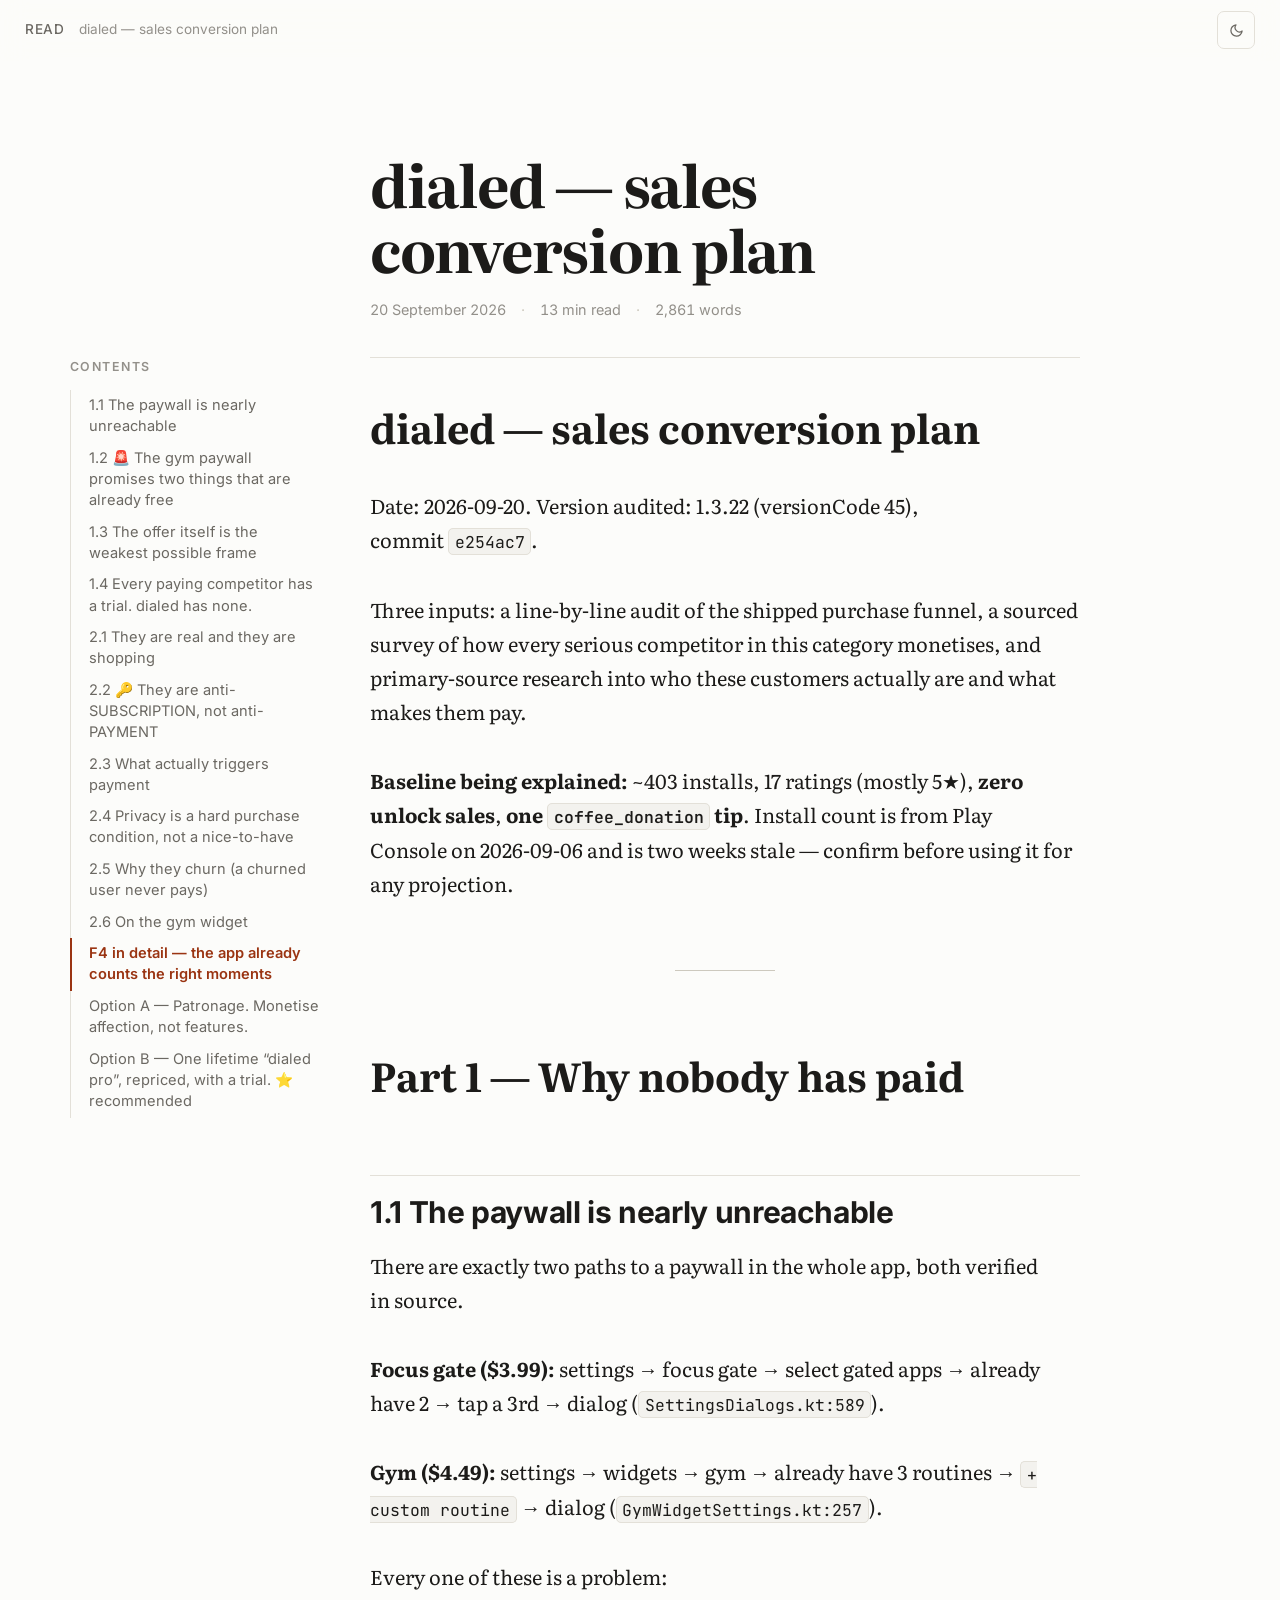
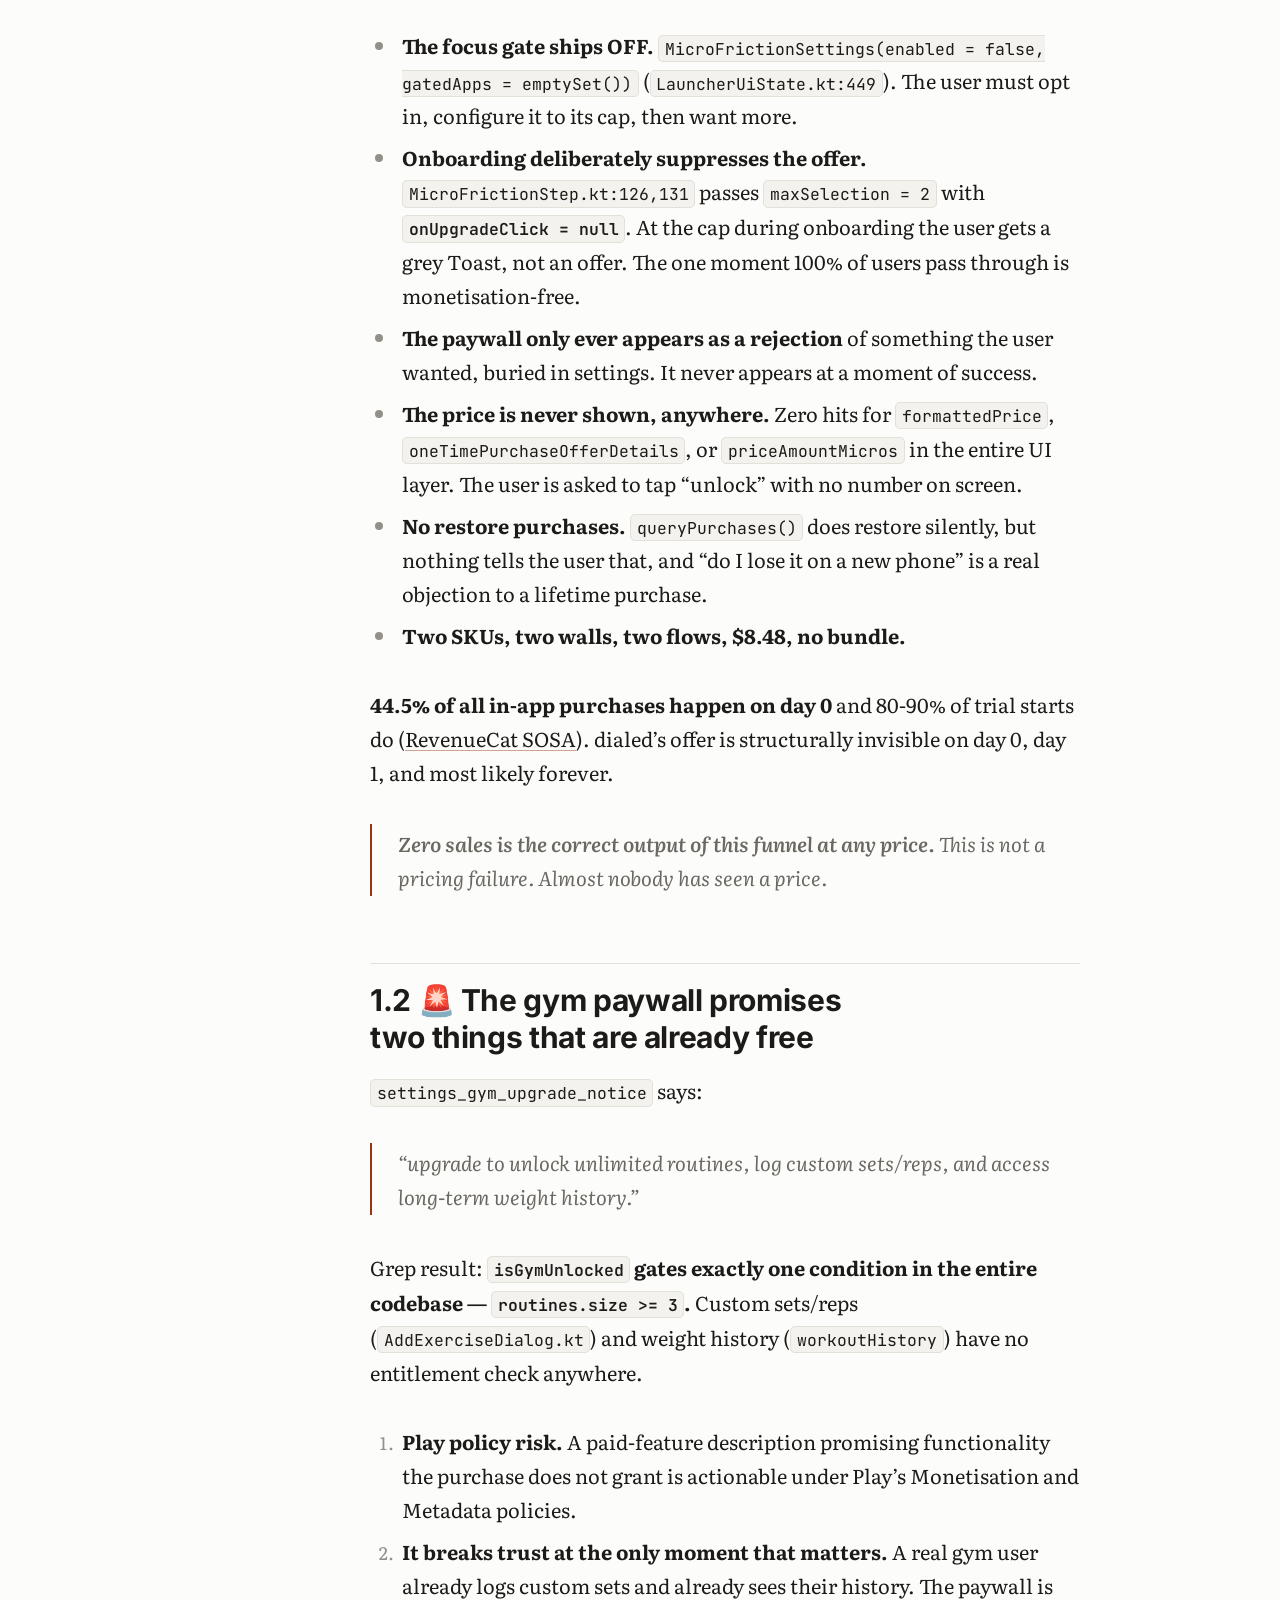
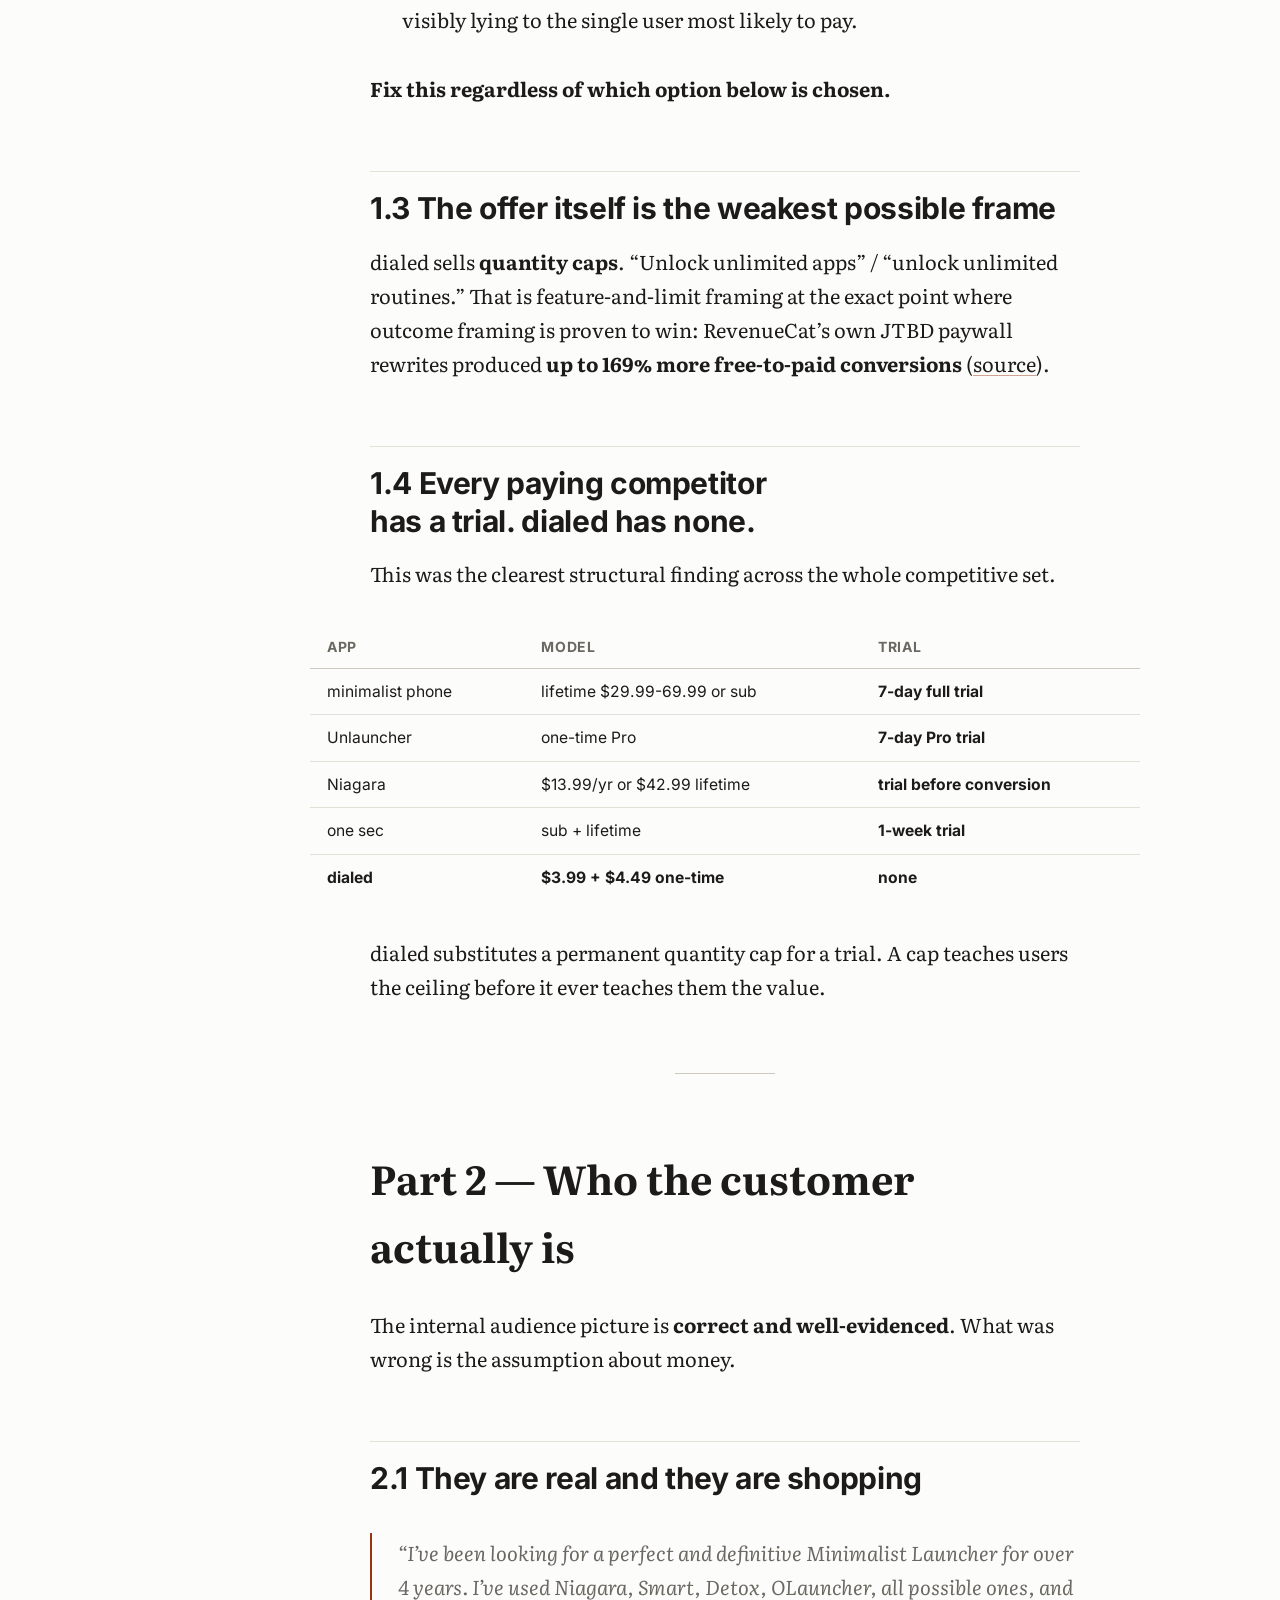
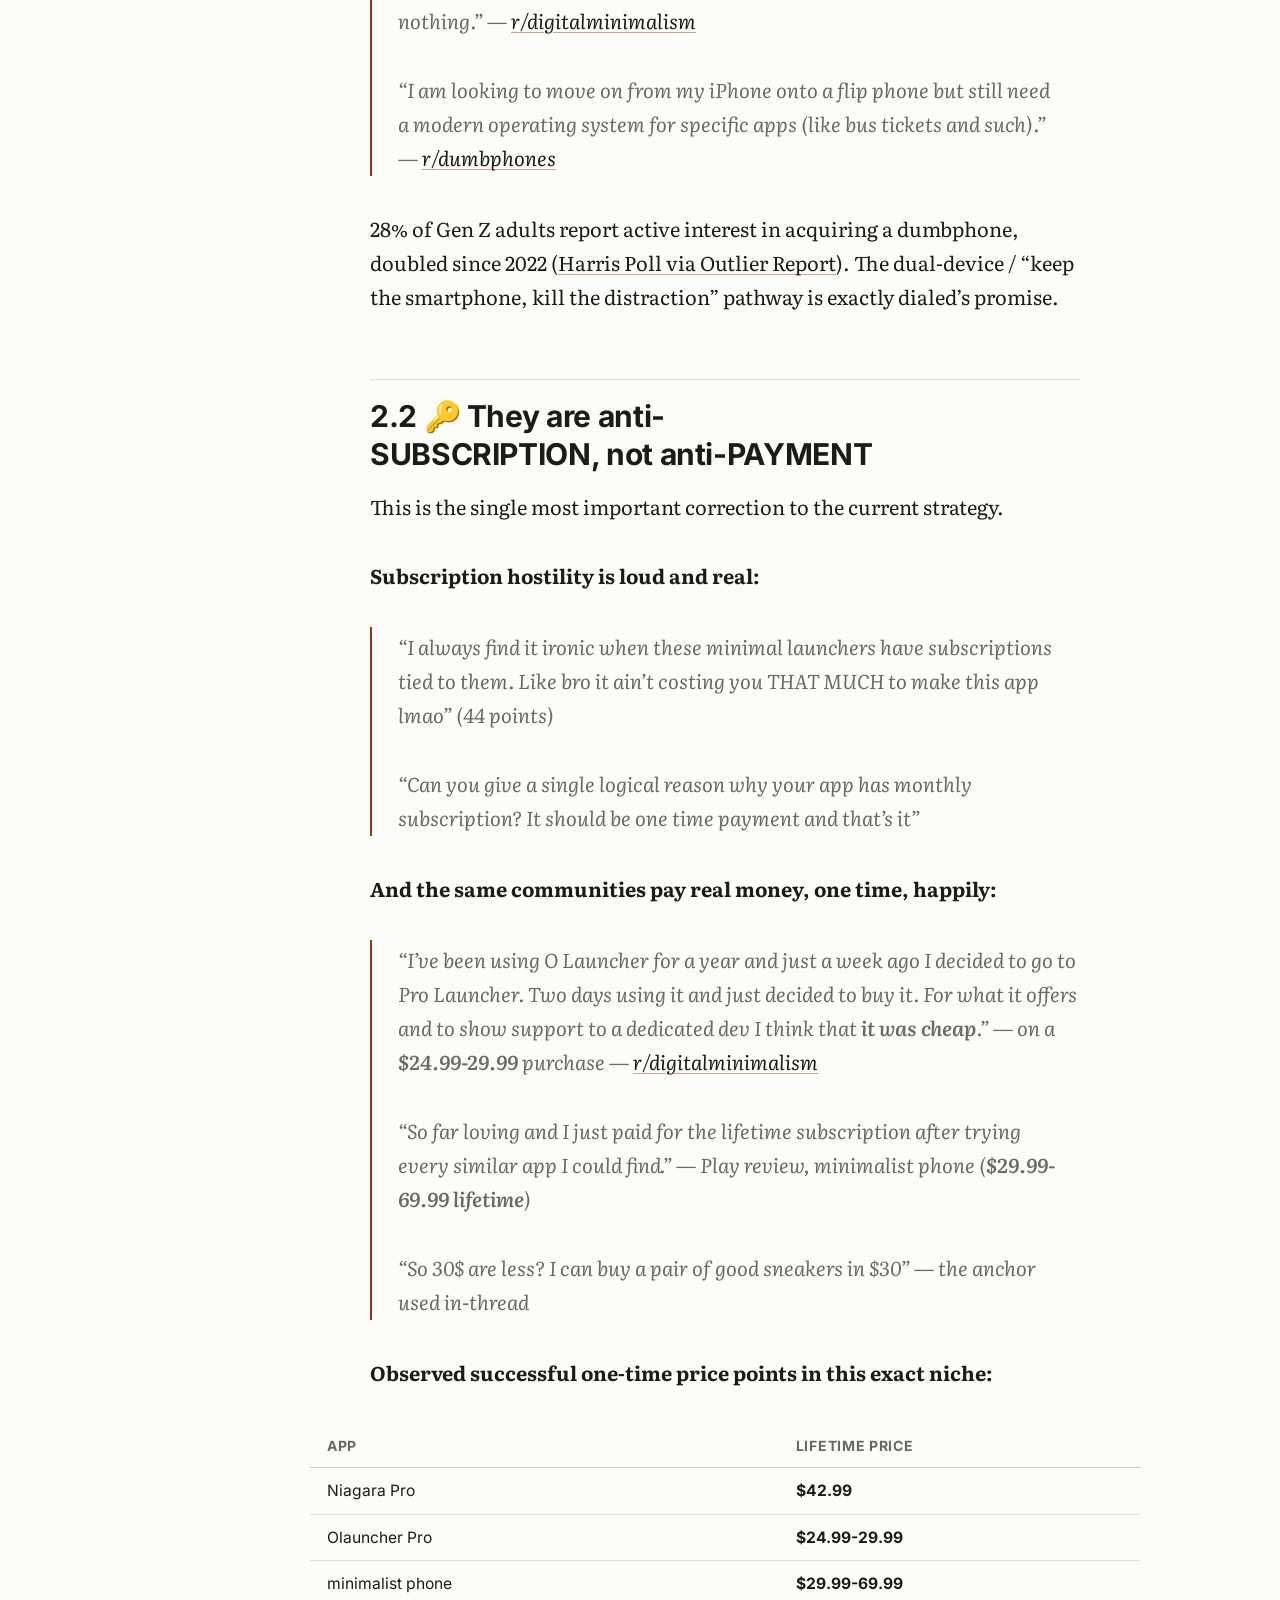
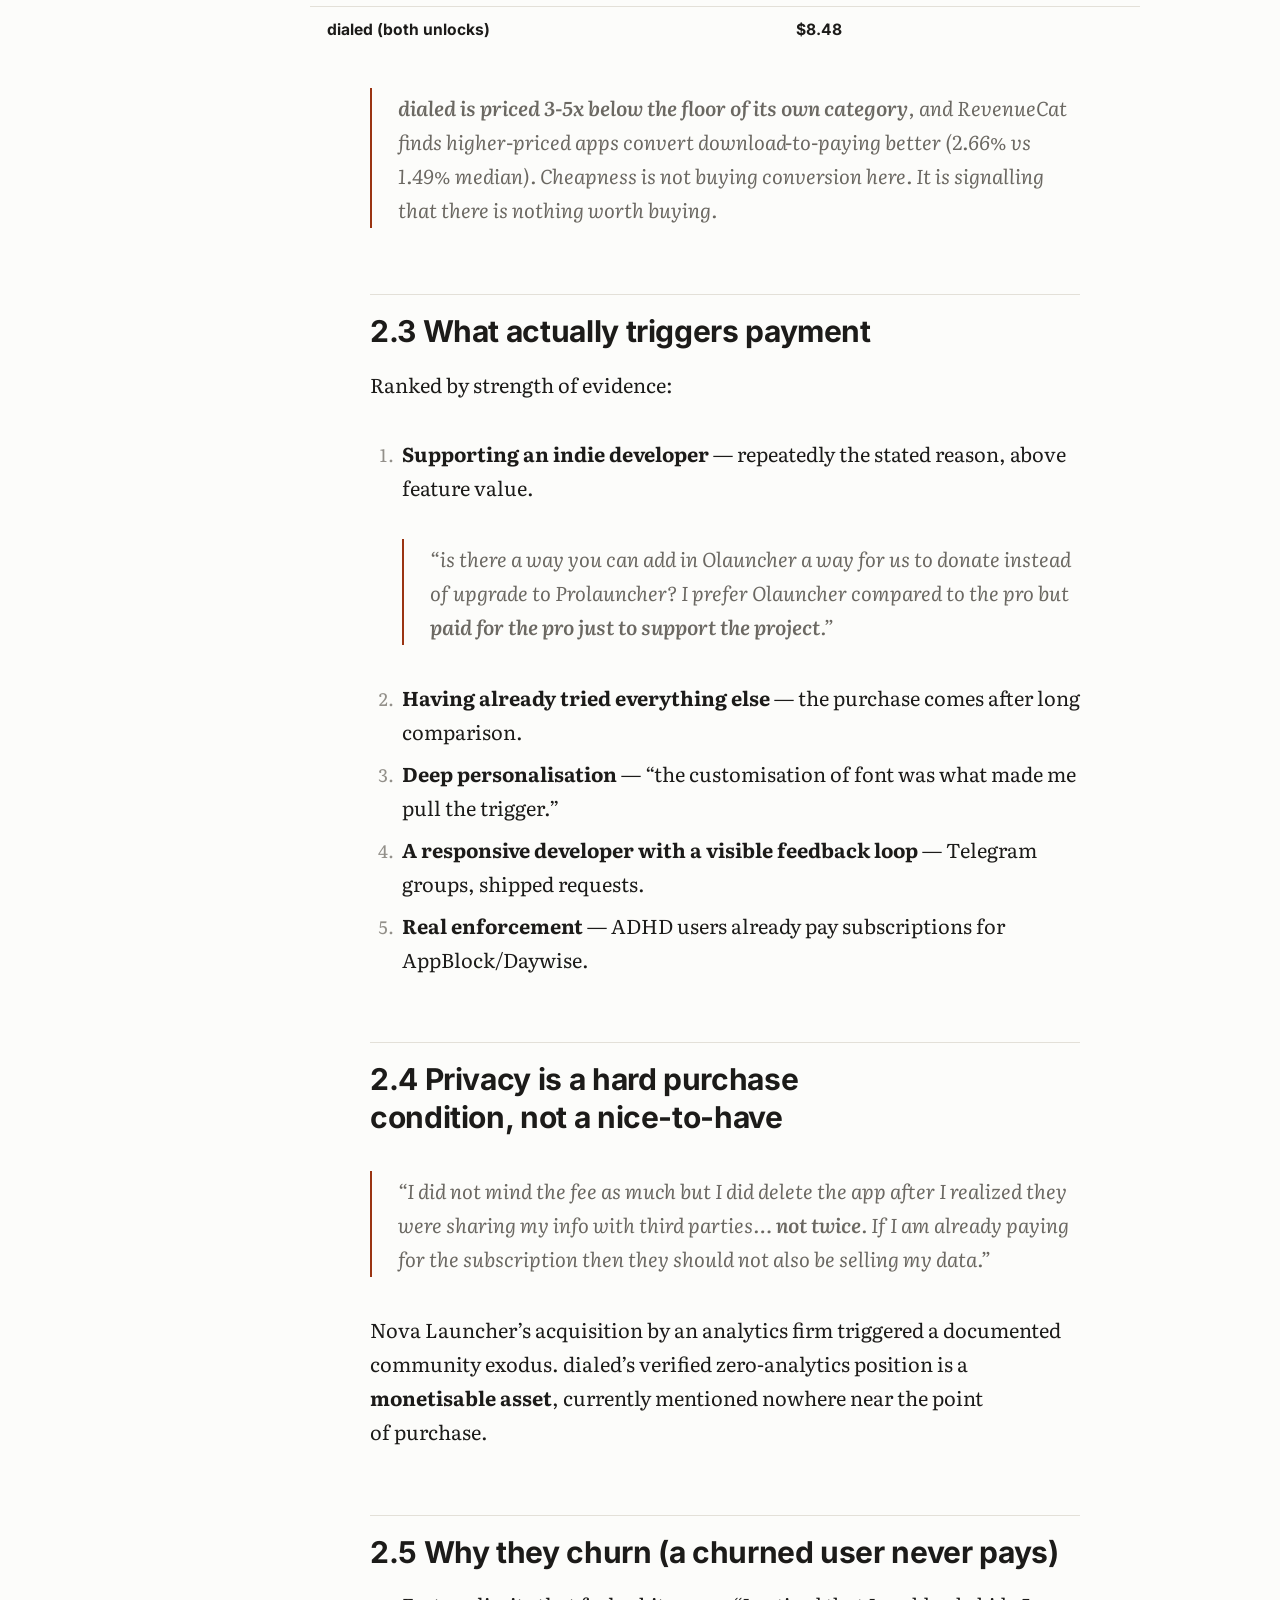
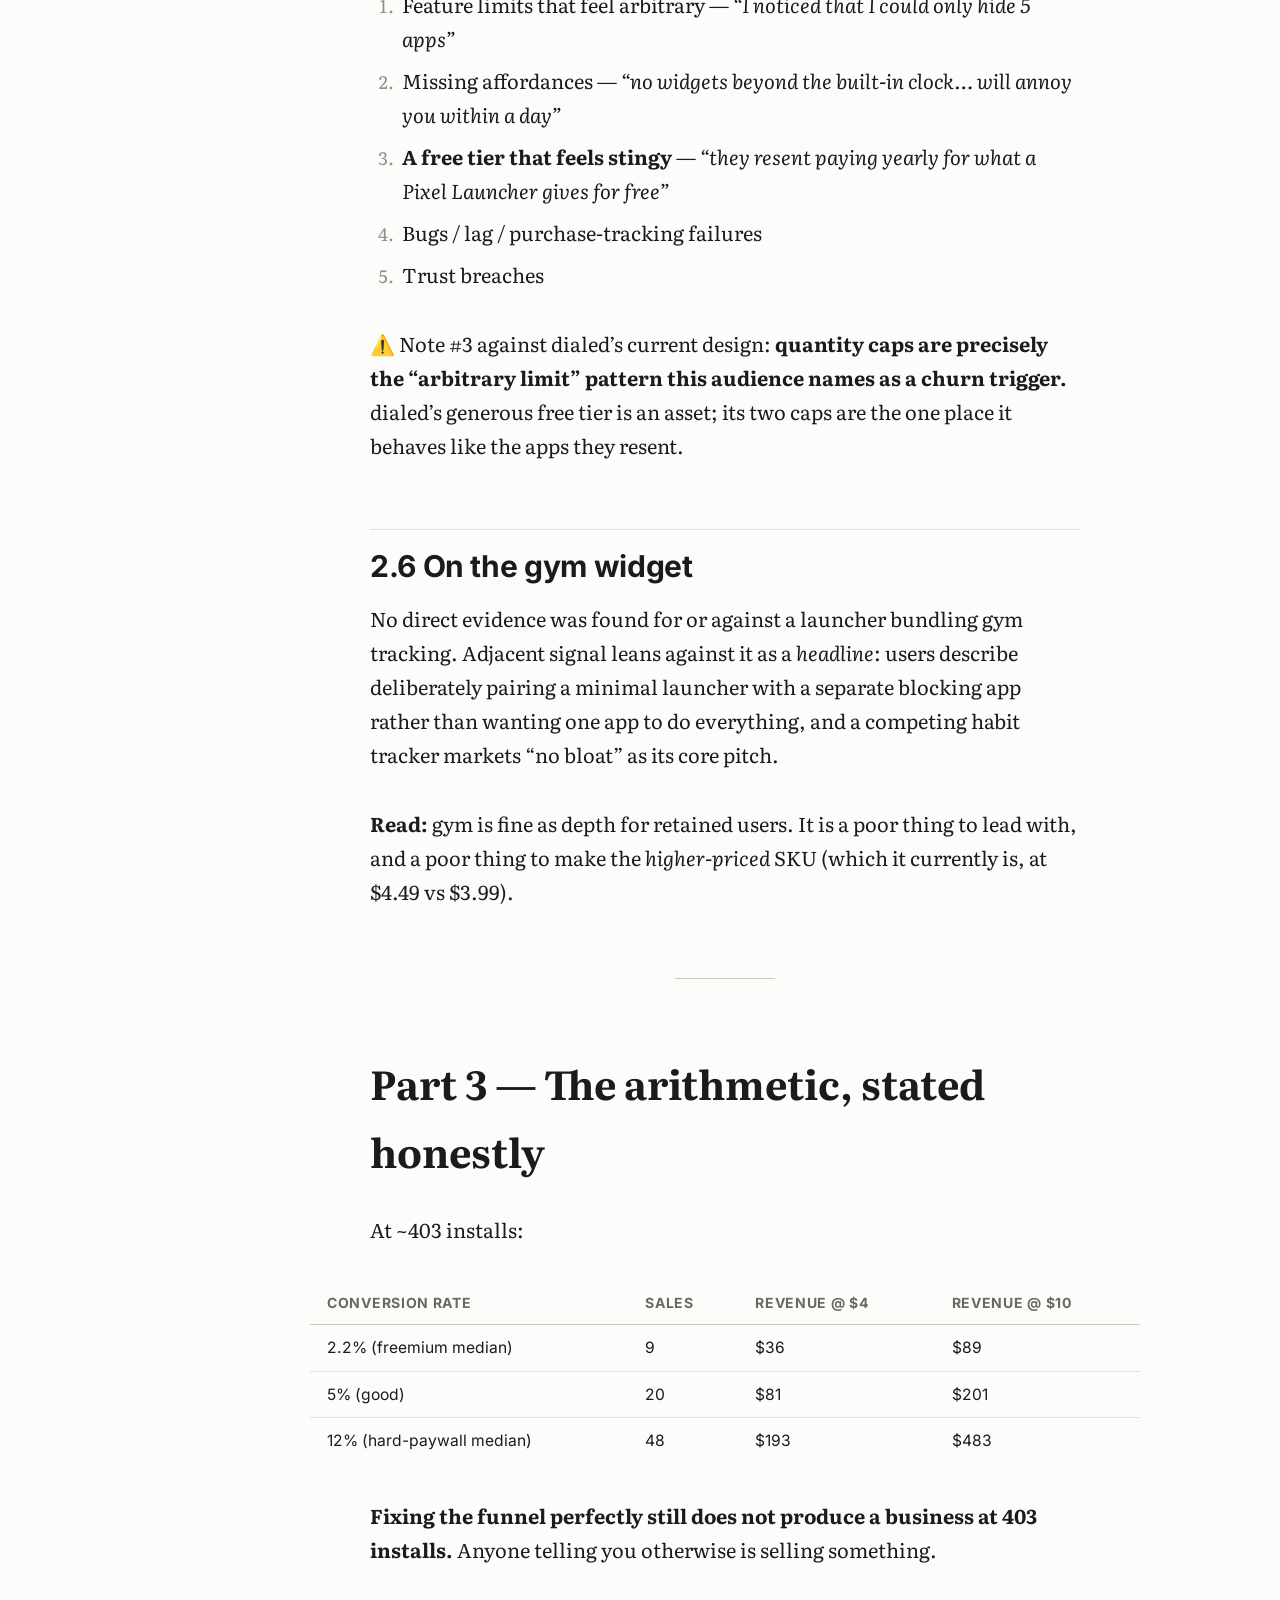
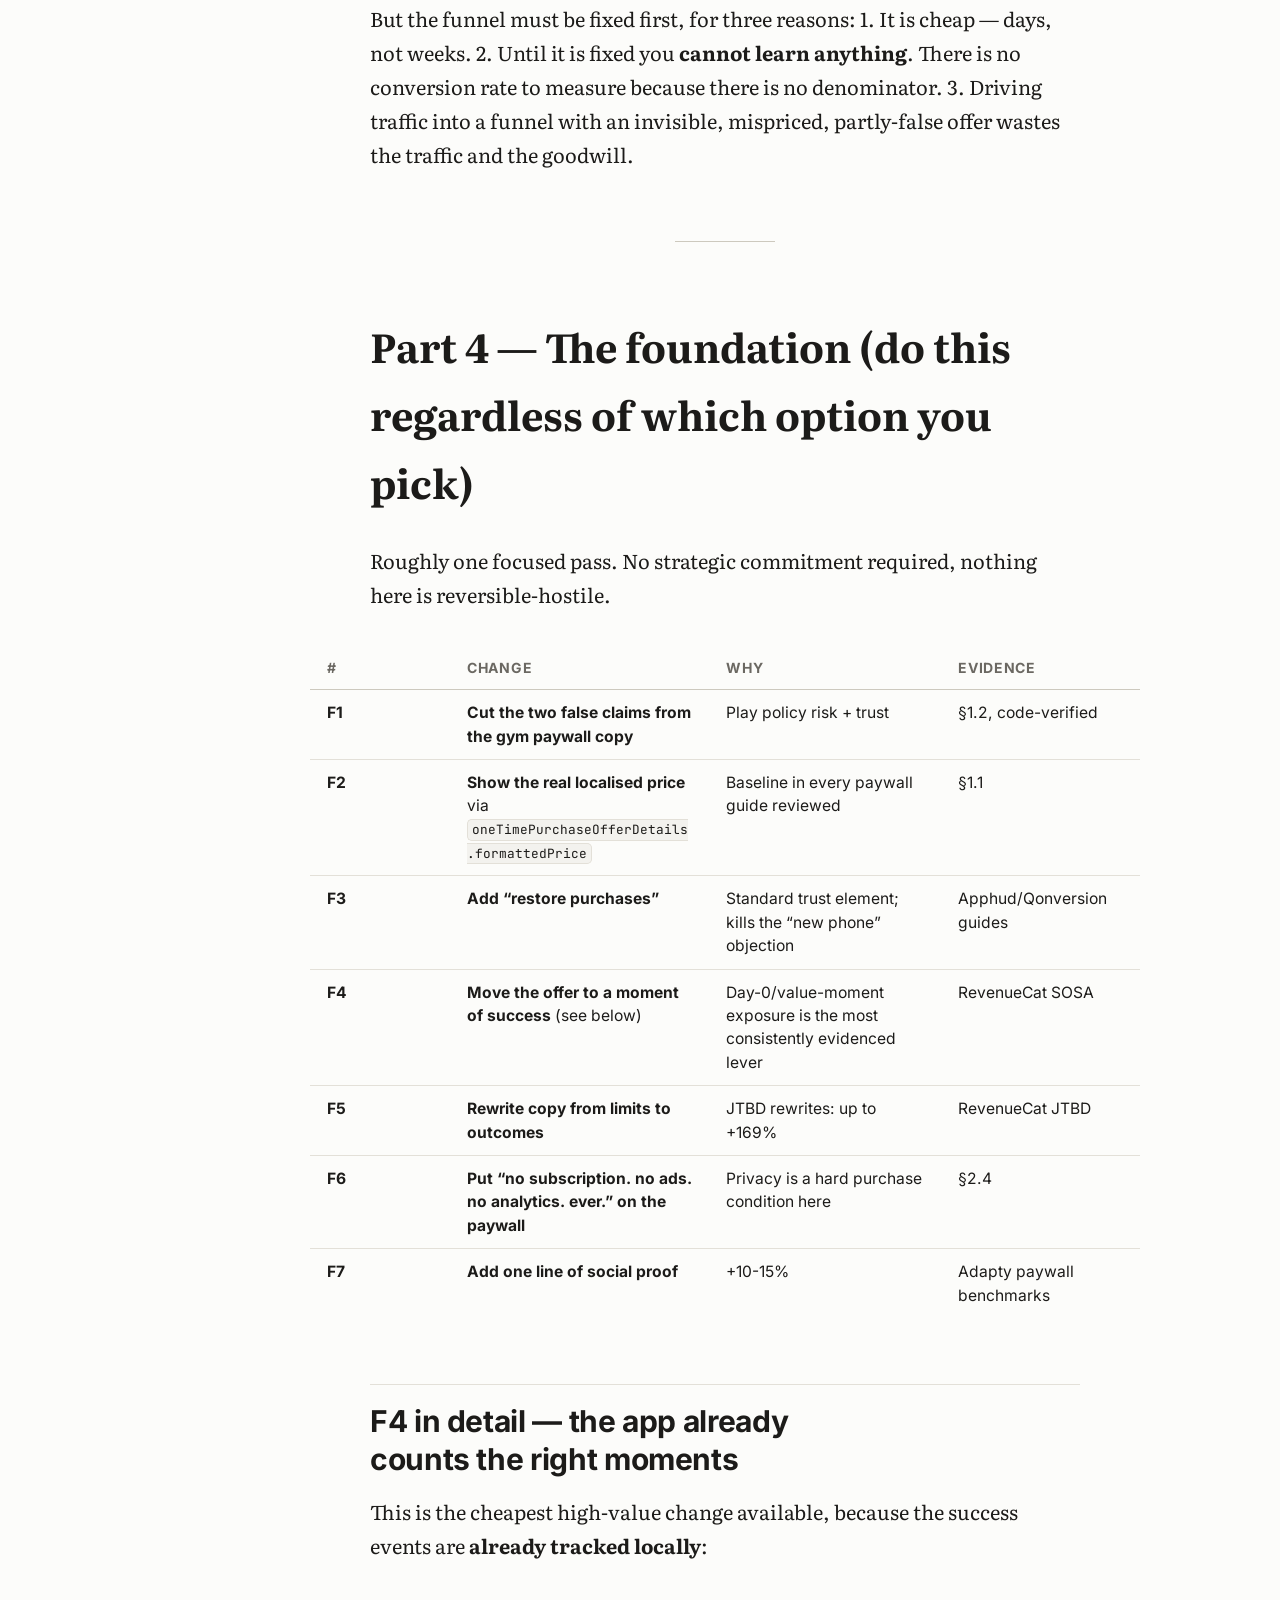
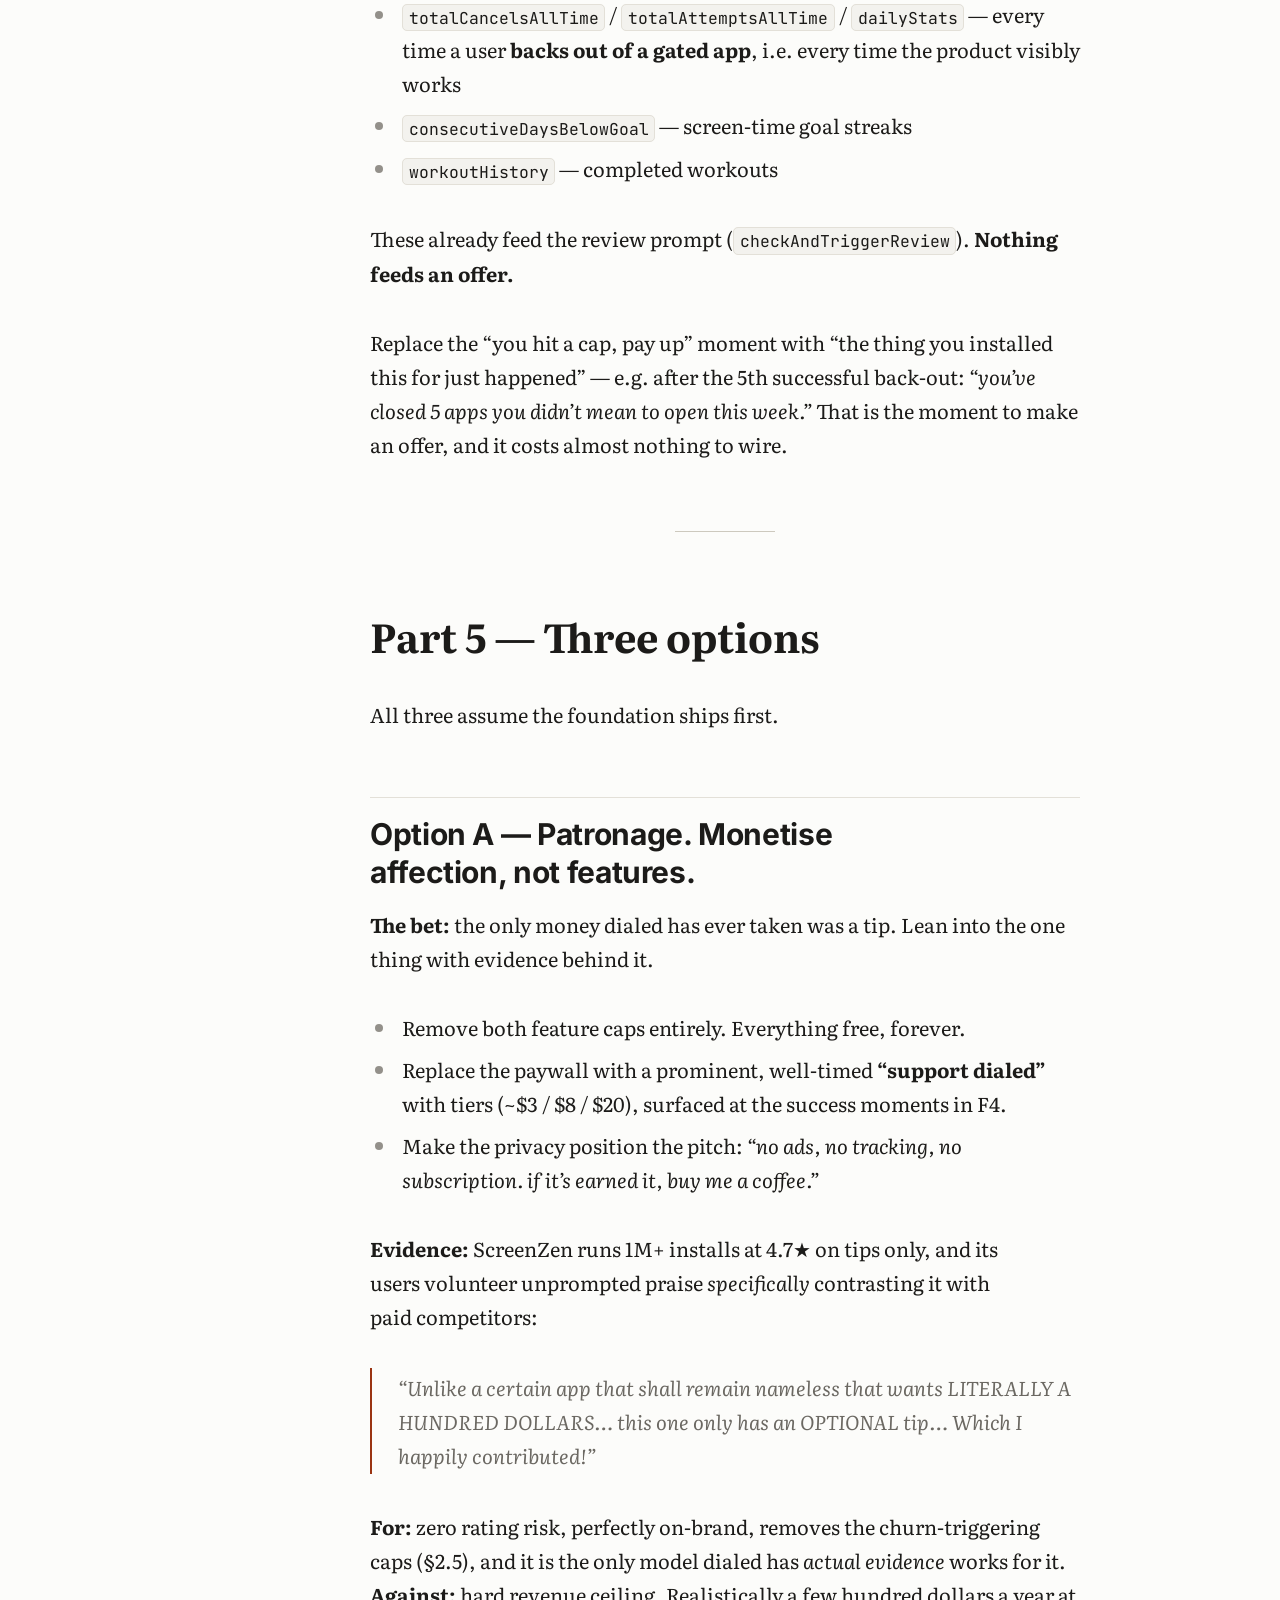
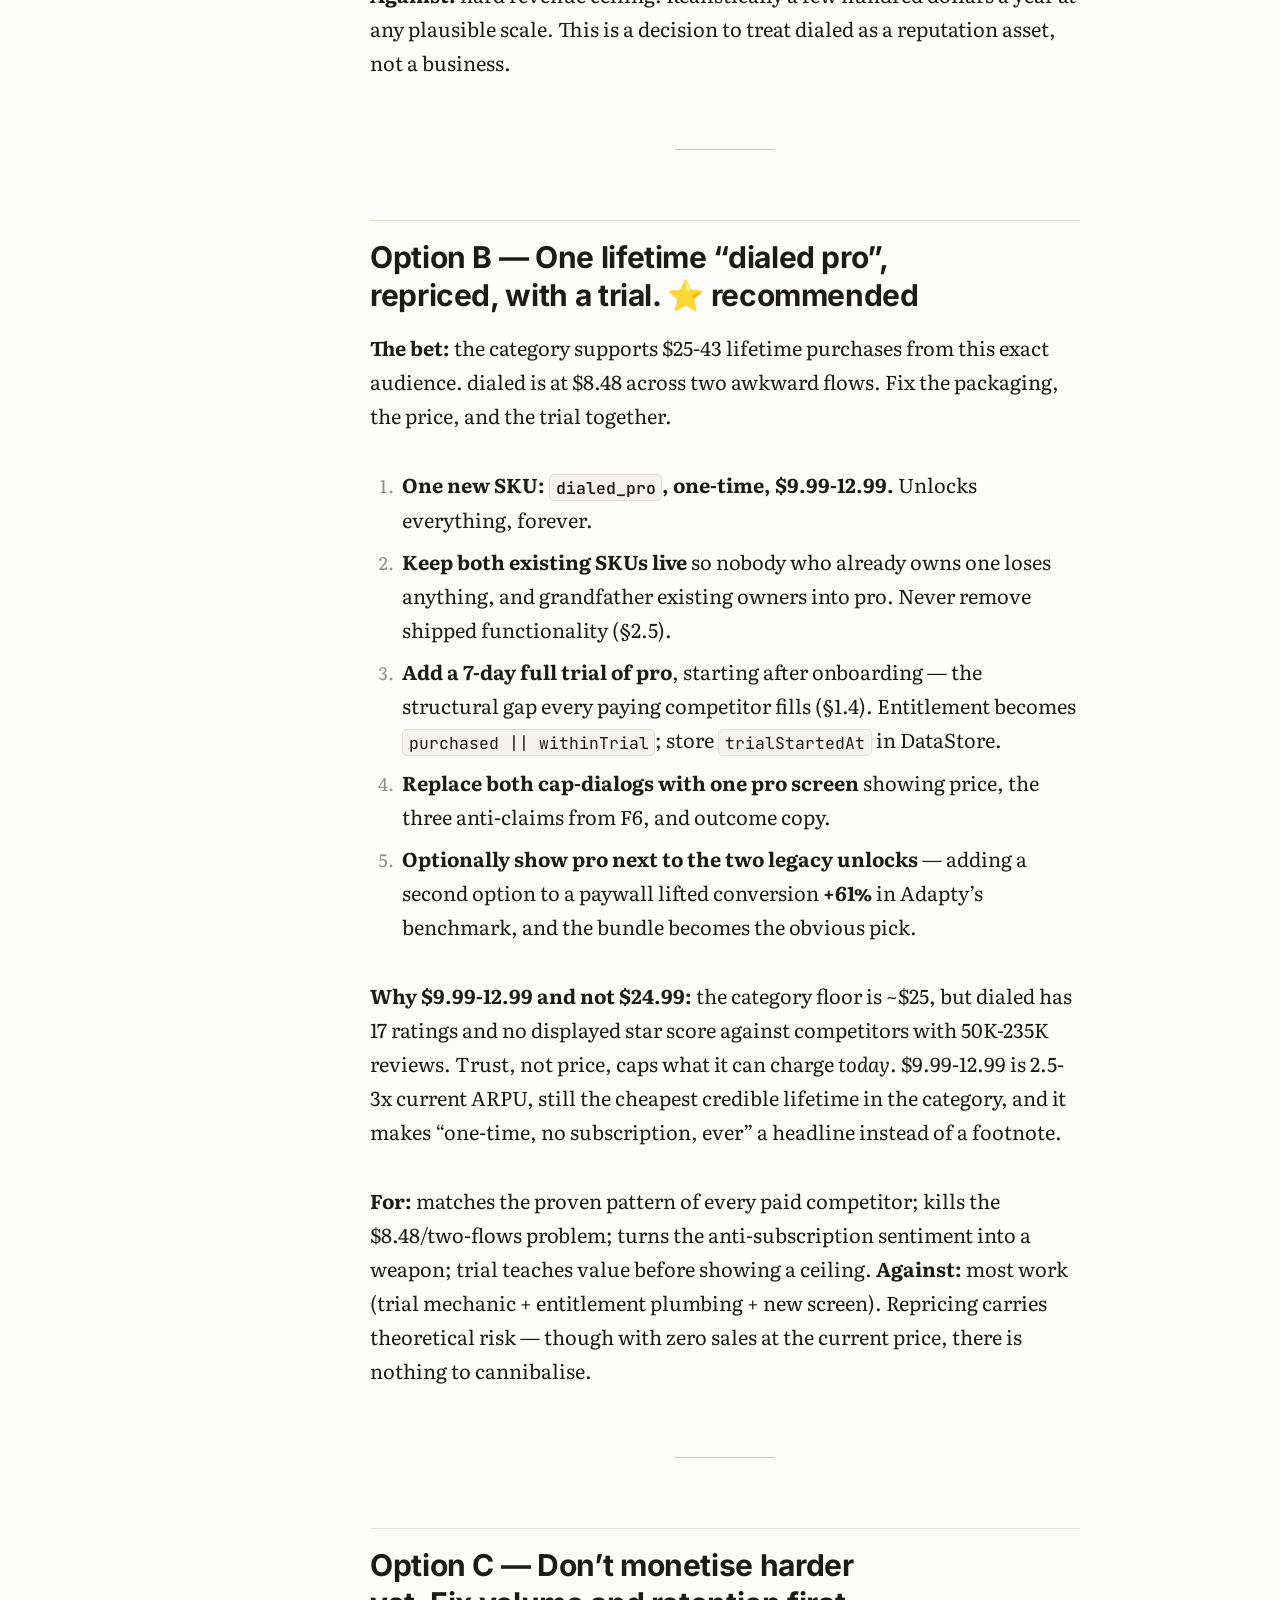
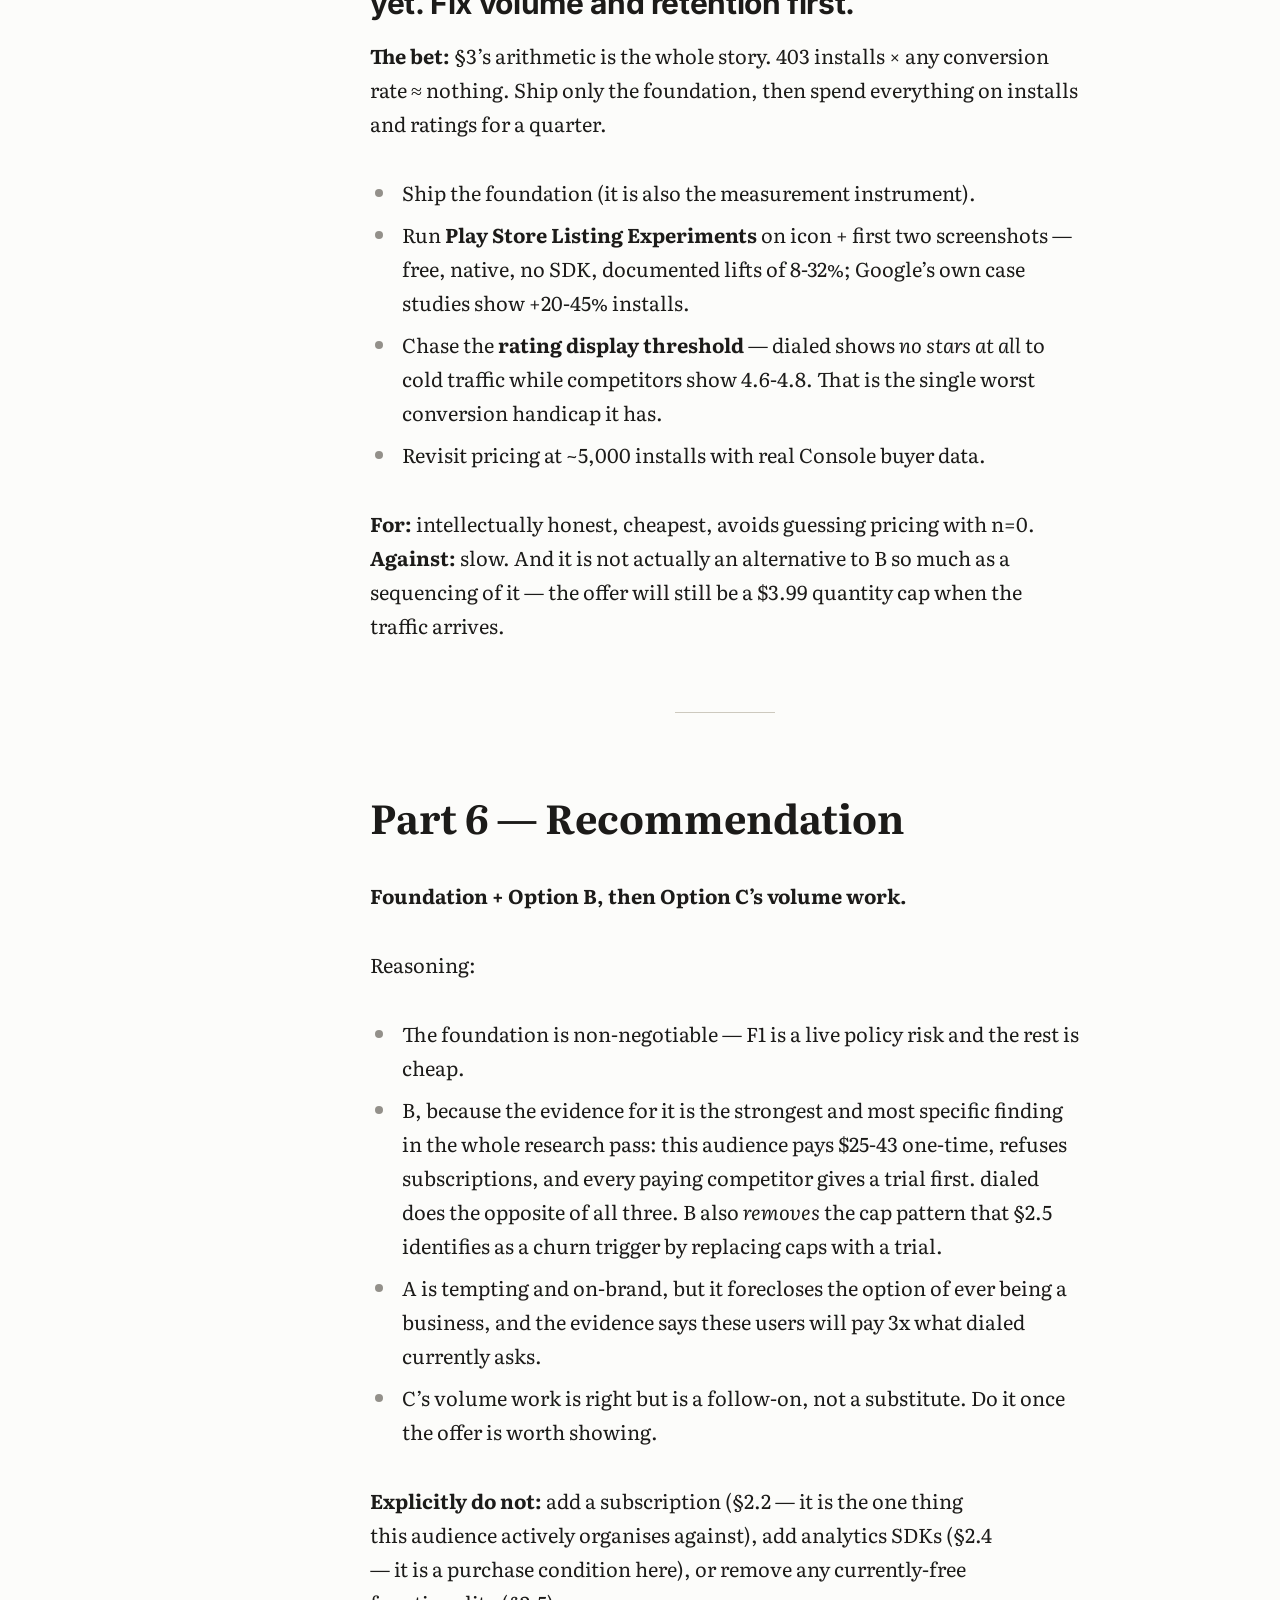
==== docs/dialed-conversion-plan/index.html @ e17a4f8c "publish: dialed — sales conversion plan (dialed-conversion-plan)" ====
<!DOCTYPE html>
<html lang="en">
<head>
<meta charset="utf-8">
<meta name="viewport" content="width=device-width, initial-scale=1, viewport-fit=cover">
<title>dialed — sales conversion plan</title>
<meta name="description" content="Why an Android minimalist launcher with 403 installs has converted zero sales, and three researched options to fix it.">
<meta name="color-scheme" content="light dark">
<meta property="og:type" content="article">
<meta property="og:title" content="dialed — sales conversion plan">
<meta property="og:description" content="Why an Android minimalist launcher with 403 installs has converted zero sales, and three researched options to fix it.">
<meta name="twitter:card" content="summary_large_image">
<link rel="preload" as="font" type="font/woff2" crossorigin href="../assets/fonts/literata-latin-400-normal.woff2">
<link rel="preload" as="font" type="font/woff2" crossorigin href="../assets/fonts/inter-latin-600-normal.woff2">
<link rel="stylesheet" href="../assets/fonts.css">
<link rel="stylesheet" href="../assets/theme.css">
<style>
pre { line-height: 125%; }
td.linenos .normal { color: inherit; background-color: transparent; padding-left: 5px; padding-right: 5px; }
span.linenos { color: inherit; background-color: transparent; padding-left: 5px; padding-right: 5px; }
td.linenos .special { color: #000000; background-color: #ffffc0; padding-left: 5px; padding-right: 5px; }
span.linenos.special { color: #000000; background-color: #ffffc0; padding-left: 5px; padding-right: 5px; }
.codehilite .hll { background-color: #ffffcc }
.codehilite { background: #ffffff; }
.codehilite .c { color: #177500 } /* Comment */
.codehilite .err { color: #000 } /* Error */
.codehilite .k { color: #A90D91 } /* Keyword */
.codehilite .l { color: #1C01CE } /* Literal */
.codehilite .n { color: #000 } /* Name */
.codehilite .o { color: #000 } /* Operator */
.codehilite .ch { color: #177500 } /* Comment.Hashbang */
.codehilite .cm { color: #177500 } /* Comment.Multiline */
.codehilite .cp { color: #633820 } /* Comment.Preproc */
.codehilite .cpf { color: #177500 } /* Comment.PreprocFile */
.codehilite .c1 { color: #177500 } /* Comment.Single */
.codehilite .cs { color: #177500 } /* Comment.Special */
.codehilite .kc { color: #A90D91 } /* Keyword.Constant */
.codehilite .kd { color: #A90D91 } /* Keyword.Declaration */
.codehilite .kn { color: #A90D91 } /* Keyword.Namespace */
.codehilite .kp { color: #A90D91 } /* Keyword.Pseudo */
.codehilite .kr { color: #A90D91 } /* Keyword.Reserved */
.codehilite .kt { color: #A90D91 } /* Keyword.Type */
.codehilite .ld { color: #1C01CE } /* Literal.Date */
.codehilite .m { color: #1C01CE } /* Literal.Number */
.codehilite .s { color: #C41A16 } /* Literal.String */
.codehilite .na { color: #836C28 } /* Name.Attribute */
.codehilite .nb { color: #A90D91 } /* Name.Builtin */
.codehilite .nc { color: #3F6E75 } /* Name.Class */
.codehilite .no { color: #000 } /* Name.Constant */
.codehilite .nd { color: #000 } /* Name.Decorator */
.codehilite .ni { color: #000 } /* Name.Entity */
.codehilite .ne { color: #000 } /* Name.Exception */
.codehilite .nf { color: #000 } /* Name.Function */
.codehilite .nl { color: #000 } /* Name.Label */
.codehilite .nn { color: #000 } /* Name.Namespace */
.codehilite .nx { color: #000 } /* Name.Other */
.codehilite .py { color: #000 } /* Name.Property */
.codehilite .nt { color: #000 } /* Name.Tag */
.codehilite .nv { color: #000 } /* Name.Variable */
.codehilite .ow { color: #000 } /* Operator.Word */
.codehilite .mb { color: #1C01CE } /* Literal.Number.Bin */
.codehilite .mf { color: #1C01CE } /* Literal.Number.Float */
.codehilite .mh { color: #1C01CE } /* Literal.Number.Hex */
.codehilite .mi { color: #1C01CE } /* Literal.Number.Integer */
.codehilite .mo { color: #1C01CE } /* Literal.Number.Oct */
.codehilite .sa { color: #C41A16 } /* Literal.String.Affix */
.codehilite .sb { color: #C41A16 } /* Literal.String.Backtick */
.codehilite .sc { color: #2300CE } /* Literal.String.Char */
.codehilite .dl { color: #C41A16 } /* Literal.String.Delimiter */
.codehilite .sd { color: #C41A16 } /* Literal.String.Doc */
.codehilite .s2 { color: #C41A16 } /* Literal.String.Double */
.codehilite .se { color: #C41A16 } /* Literal.String.Escape */
.codehilite .sh { color: #C41A16 } /* Literal.String.Heredoc */
.codehilite .si { color: #C41A16 } /* Literal.String.Interpol */
.codehilite .sx { color: #C41A16 } /* Literal.String.Other */
.codehilite .sr { color: #C41A16 } /* Literal.String.Regex */
.codehilite .s1 { color: #C41A16 } /* Literal.String.Single */
.codehilite .ss { color: #C41A16 } /* Literal.String.Symbol */
.codehilite .bp { color: #5B269A } /* Name.Builtin.Pseudo */
.codehilite .fm { color: #000 } /* Name.Function.Magic */
.codehilite .vc { color: #000 } /* Name.Variable.Class */
.codehilite .vg { color: #000 } /* Name.Variable.Global */
.codehilite .vi { color: #000 } /* Name.Variable.Instance */
.codehilite .vm { color: #000 } /* Name.Variable.Magic */
.codehilite .il { color: #1C01CE } /* Literal.Number.Integer.Long */
pre { line-height: 125%; }
td.linenos .normal { color: #6e7681; background-color: #0d1117; padding-left: 5px; padding-right: 5px; }
span.linenos { color: #6e7681; background-color: #0d1117; padding-left: 5px; padding-right: 5px; }
td.linenos .special { color: #e6edf3; background-color: #6e7681; padding-left: 5px; padding-right: 5px; }
span.linenos.special { color: #e6edf3; background-color: #6e7681; padding-left: 5px; padding-right: 5px; }
html[data-theme="dark"] .codehilite .hll { background-color: #6e7681 }
html[data-theme="dark"] .codehilite { background: #0d1117; color: #E6EDF3 }
html[data-theme="dark"] .codehilite .c { color: #8B949E; font-style: italic } /* Comment */
html[data-theme="dark"] .codehilite .err { color: #F85149 } /* Error */
html[data-theme="dark"] .codehilite .esc { color: #E6EDF3 } /* Escape */
html[data-theme="dark"] .codehilite .g { color: #E6EDF3 } /* Generic */
html[data-theme="dark"] .codehilite .k { color: #FF7B72 } /* Keyword */
html[data-theme="dark"] .codehilite .l { color: #A5D6FF } /* Literal */
html[data-theme="dark"] .codehilite .n { color: #E6EDF3 } /* Name */
html[data-theme="dark"] .codehilite .o { color: #FF7B72; font-weight: bold } /* Operator */
html[data-theme="dark"] .codehilite .x { color: #E6EDF3 } /* Other */
html[data-theme="dark"] .codehilite .p { color: #E6EDF3 } /* Punctuation */
html[data-theme="dark"] .codehilite .ch { color: #8B949E; font-style: italic } /* Comment.Hashbang */
html[data-theme="dark"] .codehilite .cm { color: #8B949E; font-style: italic } /* Comment.Multiline */
html[data-theme="dark"] .codehilite .cp { color: #8B949E; font-weight: bold; font-style: italic } /* Comment.Preproc */
html[data-theme="dark"] .codehilite .cpf { color: #8B949E; font-style: italic } /* Comment.PreprocFile */
html[data-theme="dark"] .codehilite .c1 { color: #8B949E; font-style: italic } /* Comment.Single */
html[data-theme="dark"] .codehilite .cs { color: #8B949E; font-weight: bold; font-style: italic } /* Comment.Special */
html[data-theme="dark"] .codehilite .gd { color: #FFA198; background-color: #490202 } /* Generic.Deleted */
html[data-theme="dark"] .codehilite .ge { color: #E6EDF3; font-style: italic } /* Generic.Emph */
html[data-theme="dark"] .codehilite .ges { color: #E6EDF3; font-weight: bold; font-style: italic } /* Generic.EmphStrong */
html[data-theme="dark"] .codehilite .gr { color: #FFA198 } /* Generic.Error */
html[data-theme="dark"] .codehilite .gh { color: #79C0FF; font-weight: bold } /* Generic.Heading */
html[data-theme="dark"] .codehilite .gi { color: #56D364; background-color: #0F5323 } /* Generic.Inserted */
html[data-theme="dark"] .codehilite .go { color: #8B949E } /* Generic.Output */
html[data-theme="dark"] .codehilite .gp { color: #8B949E } /* Generic.Prompt */
html[data-theme="dark"] .codehilite .gs { color: #E6EDF3; font-weight: bold } /* Generic.Strong */
html[data-theme="dark"] .codehilite .gu { color: #79C0FF } /* Generic.Subheading */
html[data-theme="dark"] .codehilite .gt { color: #FF7B72 } /* Generic.Traceback */
html[data-theme="dark"] .codehilite .g-Underline { color: #E6EDF3; text-decoration: underline } /* Generic.Underline */
html[data-theme="dark"] .codehilite .kc { color: #79C0FF } /* Keyword.Constant */
html[data-theme="dark"] .codehilite .kd { color: #FF7B72 } /* Keyword.Declaration */
html[data-theme="dark"] .codehilite .kn { color: #FF7B72 } /* Keyword.Namespace */
html[data-theme="dark"] .codehilite .kp { color: #79C0FF } /* Keyword.Pseudo */
html[data-theme="dark"] .codehilite .kr { color: #FF7B72 } /* Keyword.Reserved */
html[data-theme="dark"] .codehilite .kt { color: #FF7B72 } /* Keyword.Type */
html[data-theme="dark"] .codehilite .ld { color: #79C0FF } /* Literal.Date */
html[data-theme="dark"] .codehilite .m { color: #A5D6FF } /* Literal.Number */
html[data-theme="dark"] .codehilite .s { color: #A5D6FF } /* Literal.String */
html[data-theme="dark"] .codehilite .na { color: #E6EDF3 } /* Name.Attribute */
html[data-theme="dark"] .codehilite .nb { color: #E6EDF3 } /* Name.Builtin */
html[data-theme="dark"] .codehilite .nc { color: #F0883E; font-weight: bold } /* Name.Class */
html[data-theme="dark"] .codehilite .no { color: #79C0FF; font-weight: bold } /* Name.Constant */
html[data-theme="dark"] .codehilite .nd { color: #D2A8FF; font-weight: bold } /* Name.Decorator */
html[data-theme="dark"] .codehilite .ni { color: #FFA657 } /* Name.Entity */
html[data-theme="dark"] .codehilite .ne { color: #F0883E; font-weight: bold } /* Name.Exception */
html[data-theme="dark"] .codehilite .nf { color: #D2A8FF; font-weight: bold } /* Name.Function */
html[data-theme="dark"] .codehilite .nl { color: #79C0FF; font-weight: bold } /* Name.Label */
html[data-theme="dark"] .codehilite .nn { color: #FF7B72 } /* Name.Namespace */
html[data-theme="dark"] .codehilite .nx { color: #E6EDF3 } /* Name.Other */
html[data-theme="dark"] .codehilite .py { color: #79C0FF } /* Name.Property */
html[data-theme="dark"] .codehilite .nt { color: #7EE787 } /* Name.Tag */
html[data-theme="dark"] .codehilite .nv { color: #79C0FF } /* Name.Variable */
html[data-theme="dark"] .codehilite .ow { color: #FF7B72; font-weight: bold } /* Operator.Word */
html[data-theme="dark"] .codehilite .pm { color: #E6EDF3 } /* Punctuation.Marker */
html[data-theme="dark"] .codehilite .w { color: #6E7681 } /* Text.Whitespace */
html[data-theme="dark"] .codehilite .mb { color: #A5D6FF } /* Literal.Number.Bin */
html[data-theme="dark"] .codehilite .mf { color: #A5D6FF } /* Literal.Number.Float */
html[data-theme="dark"] .codehilite .mh { color: #A5D6FF } /* Literal.Number.Hex */
html[data-theme="dark"] .codehilite .mi { color: #A5D6FF } /* Literal.Number.Integer */
html[data-theme="dark"] .codehilite .mo { color: #A5D6FF } /* Literal.Number.Oct */
html[data-theme="dark"] .codehilite .sa { color: #79C0FF } /* Literal.String.Affix */
html[data-theme="dark"] .codehilite .sb { color: #A5D6FF } /* Literal.String.Backtick */
html[data-theme="dark"] .codehilite .sc { color: #A5D6FF } /* Literal.String.Char */
html[data-theme="dark"] .codehilite .dl { color: #79C0FF } /* Literal.String.Delimiter */
html[data-theme="dark"] .codehilite .sd { color: #A5D6FF } /* Literal.String.Doc */
html[data-theme="dark"] .codehilite .s2 { color: #A5D6FF } /* Literal.String.Double */
html[data-theme="dark"] .codehilite .se { color: #79C0FF } /* Literal.String.Escape */
html[data-theme="dark"] .codehilite .sh { color: #79C0FF } /* Literal.String.Heredoc */
html[data-theme="dark"] .codehilite .si { color: #A5D6FF } /* Literal.String.Interpol */
html[data-theme="dark"] .codehilite .sx { color: #A5D6FF } /* Literal.String.Other */
html[data-theme="dark"] .codehilite .sr { color: #79C0FF } /* Literal.String.Regex */
html[data-theme="dark"] .codehilite .s1 { color: #A5D6FF } /* Literal.String.Single */
html[data-theme="dark"] .codehilite .ss { color: #A5D6FF } /* Literal.String.Symbol */
html[data-theme="dark"] .codehilite .bp { color: #E6EDF3 } /* Name.Builtin.Pseudo */
html[data-theme="dark"] .codehilite .fm { color: #D2A8FF; font-weight: bold } /* Name.Function.Magic */
html[data-theme="dark"] .codehilite .vc { color: #79C0FF } /* Name.Variable.Class */
html[data-theme="dark"] .codehilite .vg { color: #79C0FF } /* Name.Variable.Global */
html[data-theme="dark"] .codehilite .vi { color: #79C0FF } /* Name.Variable.Instance */
html[data-theme="dark"] .codehilite .vm { color: #79C0FF } /* Name.Variable.Magic */
html[data-theme="dark"] .codehilite .il { color: #A5D6FF } /* Literal.Number.Integer.Long */
@media (prefers-color-scheme: dark) {
pre { line-height: 125%; }
td.linenos .normal { color: #6e7681; background-color: #0d1117; padding-left: 5px; padding-right: 5px; }
span.linenos { color: #6e7681; background-color: #0d1117; padding-left: 5px; padding-right: 5px; }
td.linenos .special { color: #e6edf3; background-color: #6e7681; padding-left: 5px; padding-right: 5px; }
span.linenos.special { color: #e6edf3; background-color: #6e7681; padding-left: 5px; padding-right: 5px; }
html:not([data-theme="light"]) .codehilite .hll { background-color: #6e7681 }
html:not([data-theme="light"]) .codehilite { background: #0d1117; color: #E6EDF3 }
html:not([data-theme="light"]) .codehilite .c { color: #8B949E; font-style: italic } /* Comment */
html:not([data-theme="light"]) .codehilite .err { color: #F85149 } /* Error */
html:not([data-theme="light"]) .codehilite .esc { color: #E6EDF3 } /* Escape */
html:not([data-theme="light"]) .codehilite .g { color: #E6EDF3 } /* Generic */
html:not([data-theme="light"]) .codehilite .k { color: #FF7B72 } /* Keyword */
html:not([data-theme="light"]) .codehilite .l { color: #A5D6FF } /* Literal */
html:not([data-theme="light"]) .codehilite .n { color: #E6EDF3 } /* Name */
html:not([data-theme="light"]) .codehilite .o { color: #FF7B72; font-weight: bold } /* Operator */
html:not([data-theme="light"]) .codehilite .x { color: #E6EDF3 } /* Other */
html:not([data-theme="light"]) .codehilite .p { color: #E6EDF3 } /* Punctuation */
html:not([data-theme="light"]) .codehilite .ch { color: #8B949E; font-style: italic } /* Comment.Hashbang */
html:not([data-theme="light"]) .codehilite .cm { color: #8B949E; font-style: italic } /* Comment.Multiline */
html:not([data-theme="light"]) .codehilite .cp { color: #8B949E; font-weight: bold; font-style: italic } /* Comment.Preproc */
html:not([data-theme="light"]) .codehilite .cpf { color: #8B949E; font-style: italic } /* Comment.PreprocFile */
html:not([data-theme="light"]) .codehilite .c1 { color: #8B949E; font-style: italic } /* Comment.Single */
html:not([data-theme="light"]) .codehilite .cs { color: #8B949E; font-weight: bold; font-style: italic } /* Comment.Special */
html:not([data-theme="light"]) .codehilite .gd { color: #FFA198; background-color: #490202 } /* Generic.Deleted */
html:not([data-theme="light"]) .codehilite .ge { color: #E6EDF3; font-style: italic } /* Generic.Emph */
html:not([data-theme="light"]) .codehilite .ges { color: #E6EDF3; font-weight: bold; font-style: italic } /* Generic.EmphStrong */
html:not([data-theme="light"]) .codehilite .gr { color: #FFA198 } /* Generic.Error */
html:not([data-theme="light"]) .codehilite .gh { color: #79C0FF; font-weight: bold } /* Generic.Heading */
html:not([data-theme="light"]) .codehilite .gi { color: #56D364; background-color: #0F5323 } /* Generic.Inserted */
html:not([data-theme="light"]) .codehilite .go { color: #8B949E } /* Generic.Output */
html:not([data-theme="light"]) .codehilite .gp { color: #8B949E } /* Generic.Prompt */
html:not([data-theme="light"]) .codehilite .gs { color: #E6EDF3; font-weight: bold } /* Generic.Strong */
html:not([data-theme="light"]) .codehilite .gu { color: #79C0FF } /* Generic.Subheading */
html:not([data-theme="light"]) .codehilite .gt { color: #FF7B72 } /* Generic.Traceback */
html:not([data-theme="light"]) .codehilite .g-Underline { color: #E6EDF3; text-decoration: underline } /* Generic.Underline */
html:not([data-theme="light"]) .codehilite .kc { color: #79C0FF } /* Keyword.Constant */
html:not([data-theme="light"]) .codehilite .kd { color: #FF7B72 } /* Keyword.Declaration */
html:not([data-theme="light"]) .codehilite .kn { color: #FF7B72 } /* Keyword.Namespace */
html:not([data-theme="light"]) .codehilite .kp { color: #79C0FF } /* Keyword.Pseudo */
html:not([data-theme="light"]) .codehilite .kr { color: #FF7B72 } /* Keyword.Reserved */
html:not([data-theme="light"]) .codehilite .kt { color: #FF7B72 } /* Keyword.Type */
html:not([data-theme="light"]) .codehilite .ld { color: #79C0FF } /* Literal.Date */
html:not([data-theme="light"]) .codehilite .m { color: #A5D6FF } /* Literal.Number */
html:not([data-theme="light"]) .codehilite .s { color: #A5D6FF } /* Literal.String */
html:not([data-theme="light"]) .codehilite .na { color: #E6EDF3 } /* Name.Attribute */
html:not([data-theme="light"]) .codehilite .nb { color: #E6EDF3 } /* Name.Builtin */
html:not([data-theme="light"]) .codehilite .nc { color: #F0883E; font-weight: bold } /* Name.Class */
html:not([data-theme="light"]) .codehilite .no { color: #79C0FF; font-weight: bold } /* Name.Constant */
html:not([data-theme="light"]) .codehilite .nd { color: #D2A8FF; font-weight: bold } /* Name.Decorator */
html:not([data-theme="light"]) .codehilite .ni { color: #FFA657 } /* Name.Entity */
html:not([data-theme="light"]) .codehilite .ne { color: #F0883E; font-weight: bold } /* Name.Exception */
html:not([data-theme="light"]) .codehilite .nf { color: #D2A8FF; font-weight: bold } /* Name.Function */
html:not([data-theme="light"]) .codehilite .nl { color: #79C0FF; font-weight: bold } /* Name.Label */
html:not([data-theme="light"]) .codehilite .nn { color: #FF7B72 } /* Name.Namespace */
html:not([data-theme="light"]) .codehilite .nx { color: #E6EDF3 } /* Name.Other */
html:not([data-theme="light"]) .codehilite .py { color: #79C0FF } /* Name.Property */
html:not([data-theme="light"]) .codehilite .nt { color: #7EE787 } /* Name.Tag */
html:not([data-theme="light"]) .codehilite .nv { color: #79C0FF } /* Name.Variable */
html:not([data-theme="light"]) .codehilite .ow { color: #FF7B72; font-weight: bold } /* Operator.Word */
html:not([data-theme="light"]) .codehilite .pm { color: #E6EDF3 } /* Punctuation.Marker */
html:not([data-theme="light"]) .codehilite .w { color: #6E7681 } /* Text.Whitespace */
html:not([data-theme="light"]) .codehilite .mb { color: #A5D6FF } /* Literal.Number.Bin */
html:not([data-theme="light"]) .codehilite .mf { color: #A5D6FF } /* Literal.Number.Float */
html:not([data-theme="light"]) .codehilite .mh { color: #A5D6FF } /* Literal.Number.Hex */
html:not([data-theme="light"]) .codehilite .mi { color: #A5D6FF } /* Literal.Number.Integer */
html:not([data-theme="light"]) .codehilite .mo { color: #A5D6FF } /* Literal.Number.Oct */
html:not([data-theme="light"]) .codehilite .sa { color: #79C0FF } /* Literal.String.Affix */
html:not([data-theme="light"]) .codehilite .sb { color: #A5D6FF } /* Literal.String.Backtick */
html:not([data-theme="light"]) .codehilite .sc { color: #A5D6FF } /* Literal.String.Char */
html:not([data-theme="light"]) .codehilite .dl { color: #79C0FF } /* Literal.String.Delimiter */
html:not([data-theme="light"]) .codehilite .sd { color: #A5D6FF } /* Literal.String.Doc */
html:not([data-theme="light"]) .codehilite .s2 { color: #A5D6FF } /* Literal.String.Double */
html:not([data-theme="light"]) .codehilite .se { color: #79C0FF } /* Literal.String.Escape */
html:not([data-theme="light"]) .codehilite .sh { color: #79C0FF } /* Literal.String.Heredoc */
html:not([data-theme="light"]) .codehilite .si { color: #A5D6FF } /* Literal.String.Interpol */
html:not([data-theme="light"]) .codehilite .sx { color: #A5D6FF } /* Literal.String.Other */
html:not([data-theme="light"]) .codehilite .sr { color: #79C0FF } /* Literal.String.Regex */
html:not([data-theme="light"]) .codehilite .s1 { color: #A5D6FF } /* Literal.String.Single */
html:not([data-theme="light"]) .codehilite .ss { color: #A5D6FF } /* Literal.String.Symbol */
html:not([data-theme="light"]) .codehilite .bp { color: #E6EDF3 } /* Name.Builtin.Pseudo */
html:not([data-theme="light"]) .codehilite .fm { color: #D2A8FF; font-weight: bold } /* Name.Function.Magic */
html:not([data-theme="light"]) .codehilite .vc { color: #79C0FF } /* Name.Variable.Class */
html:not([data-theme="light"]) .codehilite .vg { color: #79C0FF } /* Name.Variable.Global */
html:not([data-theme="light"]) .codehilite .vi { color: #79C0FF } /* Name.Variable.Instance */
html:not([data-theme="light"]) .codehilite .vm { color: #79C0FF } /* Name.Variable.Magic */
html:not([data-theme="light"]) .codehilite .il { color: #A5D6FF } /* Literal.Number.Integer.Long */
}

</style>
<script>
  (function () {
    try {
      var t = localStorage.getItem("read-theme");
      if (t) document.documentElement.setAttribute("data-theme", t);
    } catch (e) {}
  })();
</script>
</head>
<body>
<div id="progress" role="presentation"></div>

<div class="topbar" id="topbar">
  <a class="home" href="../">read</a>
  <span class="crumb">dialed — sales conversion plan</span>
  <button class="iconbtn" id="theme-toggle" type="button" aria-label="Toggle dark mode" title="Toggle dark mode">
    <svg class="icon-moon" viewBox="0 0 24 24" fill="none" stroke="currentColor" stroke-width="2"
         stroke-linecap="round" stroke-linejoin="round"><path d="M21 12.8A9 9 0 1 1 11.2 3a7 7 0 0 0 9.8 9.8z"/></svg>
    <svg class="icon-sun" viewBox="0 0 24 24" fill="none" stroke="currentColor" stroke-width="2"
         stroke-linecap="round" stroke-linejoin="round"><circle cx="12" cy="12" r="4"/><path d="M12 2v2M12 20v2M4.9 4.9l1.4 1.4M17.7 17.7l1.4 1.4M2 12h2M20 12h2M4.9 19.1l1.4-1.4M17.7 6.3l1.4-1.4"/></svg>
  </button>
</div>

<div class="shell">
  <header class="doc-head">
    <!--SERIESKICKER--><!--/SERIESKICKER-->
    <h1 class="title">dialed — sales conversion plan</h1>
    
    <p class="meta"><span>20 September 2026</span><span class="dot">&middot;</span><span>13 min read</span><span class="dot">&middot;</span><span>2,861 words</span></p>
  </header>
  <details class="toc-inline"><summary>Contents</summary><ul><li class="lvl-2"><a href="#11-the-paywall-is-nearly-unreachable">1.1 The paywall is nearly unreachable</a></li><li class="lvl-2"><a href="#12-the-gym-paywall-promises-two-things-that-are-already-free">1.2 🚨 The gym paywall promises two things that are already free</a></li><li class="lvl-2"><a href="#13-the-offer-itself-is-the-weakest-possible-frame">1.3 The offer itself is the weakest possible frame</a></li><li class="lvl-2"><a href="#14-every-paying-competitor-has-a-trial-dialed-has-none">1.4 Every paying competitor has a trial. dialed has none.</a></li><li class="lvl-2"><a href="#21-they-are-real-and-they-are-shopping">2.1 They are real and they are shopping</a></li><li class="lvl-2"><a href="#22-they-are-anti-subscription-not-anti-payment">2.2 🔑 They are anti-SUBSCRIPTION, not anti-PAYMENT</a></li><li class="lvl-2"><a href="#23-what-actually-triggers-payment">2.3 What actually triggers payment</a></li><li class="lvl-2"><a href="#24-privacy-is-a-hard-purchase-condition-not-a-nice-to-have">2.4 Privacy is a hard purchase condition, not a nice-to-have</a></li><li class="lvl-2"><a href="#25-why-they-churn-a-churned-user-never-pays">2.5 Why they churn (a churned user never pays)</a></li><li class="lvl-2"><a href="#26-on-the-gym-widget">2.6 On the gym widget</a></li><li class="lvl-2"><a href="#f4-in-detail-the-app-already-counts-the-right-moments">F4 in detail — the app already counts the right moments</a></li><li class="lvl-2"><a href="#option-a-patronage-monetise-affection-not-features">Option A — Patronage. Monetise affection, not features.</a></li><li class="lvl-2"><a href="#option-b-one-lifetime-dialed-pro-repriced-with-a-trial-recommended">Option B — One lifetime “dialed pro”, repriced, with a trial. ⭐ recommended</a></li><li class="lvl-2"><a href="#option-c-dont-monetise-harder-yet-fix-volume-and-retention-first">Option C — Don’t monetise harder yet. Fix volume and retention first.</a></li><li class="lvl-2"><a href="#sources">Sources</a></li></ul></details>
  <nav class="toc" aria-label="Table of contents"><div class="toc-label">Contents</div><ul><li class="lvl-2"><a href="#11-the-paywall-is-nearly-unreachable">1.1 The paywall is nearly unreachable</a></li><li class="lvl-2"><a href="#12-the-gym-paywall-promises-two-things-that-are-already-free">1.2 🚨 The gym paywall promises two things that are already free</a></li><li class="lvl-2"><a href="#13-the-offer-itself-is-the-weakest-possible-frame">1.3 The offer itself is the weakest possible frame</a></li><li class="lvl-2"><a href="#14-every-paying-competitor-has-a-trial-dialed-has-none">1.4 Every paying competitor has a trial. dialed has none.</a></li><li class="lvl-2"><a href="#21-they-are-real-and-they-are-shopping">2.1 They are real and they are shopping</a></li><li class="lvl-2"><a href="#22-they-are-anti-subscription-not-anti-payment">2.2 🔑 They are anti-SUBSCRIPTION, not anti-PAYMENT</a></li><li class="lvl-2"><a href="#23-what-actually-triggers-payment">2.3 What actually triggers payment</a></li><li class="lvl-2"><a href="#24-privacy-is-a-hard-purchase-condition-not-a-nice-to-have">2.4 Privacy is a hard purchase condition, not a nice-to-have</a></li><li class="lvl-2"><a href="#25-why-they-churn-a-churned-user-never-pays">2.5 Why they churn (a churned user never pays)</a></li><li class="lvl-2"><a href="#26-on-the-gym-widget">2.6 On the gym widget</a></li><li class="lvl-2"><a href="#f4-in-detail-the-app-already-counts-the-right-moments">F4 in detail — the app already counts the right moments</a></li><li class="lvl-2"><a href="#option-a-patronage-monetise-affection-not-features">Option A — Patronage. Monetise affection, not features.</a></li><li class="lvl-2"><a href="#option-b-one-lifetime-dialed-pro-repriced-with-a-trial-recommended">Option B — One lifetime “dialed pro”, repriced, with a trial. ⭐ recommended</a></li><li class="lvl-2"><a href="#option-c-dont-monetise-harder-yet-fix-volume-and-retention-first">Option C — Don’t monetise harder yet. Fix volume and retention first.</a></li><li class="lvl-2"><a href="#sources">Sources</a></li></ul></nav>
  <main class="prose" id="prose">
<h1 id="dialed-sales-conversion-plan">dialed — sales conversion plan<a class="headerlink" href="#dialed-sales-conversion-plan" title="Link to this section">&para;</a></h1>
<p>Date: 2026-09-20. Version audited: 1.3.22 (versionCode 45), commit <code>e254ac7</code>.</p>
<p>Three inputs: a line-by-line audit of the shipped purchase funnel, a sourced survey of how
every serious competitor in this category monetises, and primary-source research into who
these customers actually are and what makes them pay.</p>
<p><strong>Baseline being explained:</strong> ~403 installs, 17 ratings (mostly 5★), <strong>zero unlock sales</strong>,
<strong>one <code>coffee_donation</code> tip</strong>. Install count is from Play Console on 2026-09-06 and is two
weeks stale — confirm before using it for any projection.</p>
<hr>
<h1 id="part-1-why-nobody-has-paid">Part 1 — Why nobody has paid<a class="headerlink" href="#part-1-why-nobody-has-paid" title="Link to this section">&para;</a></h1>
<h2 id="11-the-paywall-is-nearly-unreachable">1.1 The paywall is nearly unreachable<a class="headerlink" href="#11-the-paywall-is-nearly-unreachable" title="Link to this section">&para;</a></h2>
<p>There are exactly two paths to a paywall in the whole app, both verified in source.</p>
<p><strong>Focus gate ($3.99):</strong> settings → focus gate → select gated apps → already have 2 →
tap a 3rd → dialog (<code>SettingsDialogs.kt:589</code>).</p>
<p><strong>Gym ($4.49):</strong> settings → widgets → gym → already have 3 routines → <code>+ custom routine</code>
→ dialog (<code>GymWidgetSettings.kt:257</code>).</p>
<p>Every one of these is a problem:</p>
<ul>
<li><strong>The focus gate ships OFF.</strong> <code>MicroFrictionSettings(enabled = false, gatedApps = emptySet())</code>
  (<code>LauncherUiState.kt:449</code>). The user must opt in, configure it to its cap, then want more.</li>
<li><strong>Onboarding deliberately suppresses the offer.</strong> <code>MicroFrictionStep.kt:126,131</code> passes
  <code>maxSelection = 2</code> with <strong><code>onUpgradeClick = null</code></strong>. At the cap during onboarding the user
  gets a grey Toast, not an offer. The one moment 100% of users pass through is monetisation-free.</li>
<li><strong>The paywall only ever appears as a rejection</strong> of something the user wanted, buried in
  settings. It never appears at a moment of success.</li>
<li><strong>The price is never shown, anywhere.</strong> Zero hits for <code>formattedPrice</code>,
  <code>oneTimePurchaseOfferDetails</code>, or <code>priceAmountMicros</code> in the entire UI layer. The user is
  asked to tap &ldquo;unlock&rdquo; with no number on screen.</li>
<li><strong>No restore purchases.</strong> <code>queryPurchases()</code> does restore silently, but nothing tells the
  user that, and &ldquo;do I lose it on a new phone&rdquo; is a real objection to a lifetime purchase.</li>
<li><strong>Two SKUs, two walls, two flows, $8.48, no bundle.</strong></li>
</ul>
<p><strong>44.5% of all in-app purchases happen on day 0</strong> and 80-90% of trial starts do
(<a href="https://www.revenuecat.com/blog/growth/sosa-2025-launch-sub-club">RevenueCat SOSA</a>).
dialed&rsquo;s offer is structurally invisible on day 0, day 1, and most likely forever.</p>
<blockquote>
<p><strong>Zero sales is the correct output of this funnel at any price.</strong> This is not a pricing
failure. Almost nobody has seen a price.</p>
</blockquote>
<h2 id="12-the-gym-paywall-promises-two-things-that-are-already-free">1.2 🚨 The gym paywall promises two things that are already free<a class="headerlink" href="#12-the-gym-paywall-promises-two-things-that-are-already-free" title="Link to this section">&para;</a></h2>
<p><code>settings_gym_upgrade_notice</code> says:</p>
<blockquote>
<p>&ldquo;upgrade to unlock unlimited routines, log custom sets/reps, and access long-term weight history.&rdquo;</p>
</blockquote>
<p>Grep result: <strong><code>isGymUnlocked</code> gates exactly one condition in the entire codebase —
<code>routines.size &gt;= 3</code>.</strong> Custom sets/reps (<code>AddExerciseDialog.kt</code>) and weight history
(<code>workoutHistory</code>) have no entitlement check anywhere.</p>
<ol>
<li><strong>Play policy risk.</strong> A paid-feature description promising functionality the purchase does
   not grant is actionable under Play&rsquo;s Monetisation and Metadata policies.</li>
<li><strong>It breaks trust at the only moment that matters.</strong> A real gym user already logs custom
   sets and already sees their history. The paywall is visibly lying to the single user most
   likely to pay.</li>
</ol>
<p><strong>Fix this regardless of which option below is chosen.</strong></p>
<h2 id="13-the-offer-itself-is-the-weakest-possible-frame">1.3 The offer itself is the weakest possible frame<a class="headerlink" href="#13-the-offer-itself-is-the-weakest-possible-frame" title="Link to this section">&para;</a></h2>
<p>dialed sells <strong>quantity caps</strong>. &ldquo;Unlock unlimited apps&rdquo; / &ldquo;unlock unlimited routines.&rdquo;
That is feature-and-limit framing at the exact point where outcome framing is proven to win:
RevenueCat&rsquo;s own JTBD paywall rewrites produced <strong>up to 169% more free-to-paid conversions</strong>
(<a href="https://www.revenuecat.com/blog/growth/jtbd-paywall-optimization">source</a>).</p>
<h2 id="14-every-paying-competitor-has-a-trial-dialed-has-none">1.4 Every paying competitor has a trial. dialed has none.<a class="headerlink" href="#14-every-paying-competitor-has-a-trial-dialed-has-none" title="Link to this section">&para;</a></h2>
<p>This was the clearest structural finding across the whole competitive set.</p>
<div class="table-wrap"><table>
<thead>
<tr>
<th>App</th>
<th>Model</th>
<th>Trial</th>
</tr>
</thead>
<tbody>
<tr>
<td>minimalist phone</td>
<td>lifetime $29.99-69.99 or sub</td>
<td><strong>7-day full trial</strong></td>
</tr>
<tr>
<td>Unlauncher</td>
<td>one-time Pro</td>
<td><strong>7-day Pro trial</strong></td>
</tr>
<tr>
<td>Niagara</td>
<td>$13.99/yr or $42.99 lifetime</td>
<td><strong>trial before conversion</strong></td>
</tr>
<tr>
<td>one sec</td>
<td>sub + lifetime</td>
<td><strong>1-week trial</strong></td>
</tr>
<tr>
<td><strong>dialed</strong></td>
<td><strong>$3.99 + $4.49 one-time</strong></td>
<td><strong>none</strong></td>
</tr>
</tbody>
</table></div>
<p>dialed substitutes a permanent quantity cap for a trial. A cap teaches users the ceiling
before it ever teaches them the value.</p>
<hr>
<h1 id="part-2-who-the-customer-actually-is">Part 2 — Who the customer actually is<a class="headerlink" href="#part-2-who-the-customer-actually-is" title="Link to this section">&para;</a></h1>
<p>The internal audience picture is <strong>correct and well-evidenced</strong>. What was wrong is the
assumption about money.</p>
<h2 id="21-they-are-real-and-they-are-shopping">2.1 They are real and they are shopping<a class="headerlink" href="#21-they-are-real-and-they-are-shopping" title="Link to this section">&para;</a></h2>
<blockquote>
<p>&ldquo;I&rsquo;ve been looking for a perfect and definitive Minimalist Launcher for over 4 years. I&rsquo;ve
used Niagara, Smart, Detox, OLauncher, all possible ones, and nothing.&rdquo;
— <a href="https://reddit.com/r/digitalminimalism/comments/1hu5pkx/minimalist_android_launcher">r/digitalminimalism</a></p>
<p>&ldquo;I am looking to move on from my iPhone onto a flip phone but still need a modern operating
system for specific apps (like bus tickets and such).&rdquo;
— <a href="https://www.reddit.com/r/dumbphones/comments/1j309tk/minimal_android_launcher_for_flip_phones">r/dumbphones</a></p>
</blockquote>
<p>28% of Gen Z adults report active interest in acquiring a dumbphone, doubled since 2022
(<a href="https://www.outlierreport.com/en/news/148-percent-spike-dumb-phone-sales-gen-z-smartphone-backlash">Harris Poll via Outlier Report</a>).
The dual-device / &ldquo;keep the smartphone, kill the distraction&rdquo; pathway is exactly dialed&rsquo;s promise.</p>
<h2 id="22-they-are-anti-subscription-not-anti-payment">2.2 🔑 They are anti-SUBSCRIPTION, not anti-PAYMENT<a class="headerlink" href="#22-they-are-anti-subscription-not-anti-payment" title="Link to this section">&para;</a></h2>
<p>This is the single most important correction to the current strategy.</p>
<p><strong>Subscription hostility is loud and real:</strong></p>
<blockquote>
<p>&ldquo;I always find it ironic when these minimal launchers have subscriptions tied to them.
Like bro it ain&rsquo;t costing you THAT MUCH to make this app lmao&rdquo; (44 points)</p>
<p>&ldquo;Can you give a single logical reason why your app has monthly subscription? It should be
one time payment and that&rsquo;s it&rdquo;</p>
</blockquote>
<p><strong>And the same communities pay real money, one time, happily:</strong></p>
<blockquote>
<p>&ldquo;I&rsquo;ve been using O Launcher for a year and just a week ago I decided to go to Pro Launcher.
Two days using it and just decided to buy it. For what it offers and to show support to a
dedicated dev I think that <strong>it was cheap</strong>.&rdquo; — on a <strong>$24.99-29.99</strong> purchase
— <a href="https://www.reddit.com/r/digitalminimalism/comments/1bgxt18/has_anyone_tried_pro_launcher_the_premium_version/">r/digitalminimalism</a></p>
<p>&ldquo;So far loving and I just paid for the lifetime subscription after trying every similar app
I could find.&rdquo; — Play review, minimalist phone (<strong>$29.99-69.99 lifetime</strong>)</p>
<p>&ldquo;So 30$ are less? I can buy a pair of good sneakers in $30&rdquo; — the anchor used in-thread</p>
</blockquote>
<p><strong>Observed successful one-time price points in this exact niche:</strong></p>
<div class="table-wrap"><table>
<thead>
<tr>
<th>App</th>
<th>Lifetime price</th>
</tr>
</thead>
<tbody>
<tr>
<td>Niagara Pro</td>
<td><strong>$42.99</strong></td>
</tr>
<tr>
<td>Olauncher Pro</td>
<td><strong>$24.99-29.99</strong></td>
</tr>
<tr>
<td>minimalist phone</td>
<td><strong>$29.99-69.99</strong></td>
</tr>
<tr>
<td><strong>dialed (both unlocks)</strong></td>
<td><strong>$8.48</strong></td>
</tr>
</tbody>
</table></div>
<blockquote>
<p><strong>dialed is priced 3-5x below the floor of its own category</strong>, and RevenueCat finds
higher-priced apps convert download-to-paying <em>better</em> (2.66% vs 1.49% median). Cheapness is
not buying conversion here. It is signalling that there is nothing worth buying.</p>
</blockquote>
<h2 id="23-what-actually-triggers-payment">2.3 What actually triggers payment<a class="headerlink" href="#23-what-actually-triggers-payment" title="Link to this section">&para;</a></h2>
<p>Ranked by strength of evidence:</p>
<ol>
<li><strong>Supporting an indie developer</strong> — repeatedly the stated reason, above feature value.<blockquote>
<p>&ldquo;is there a way you can add in Olauncher a way for us to donate instead of upgrade to
Prolauncher? I prefer Olauncher compared to the pro but <strong>paid for the pro just to support
the project</strong>.&rdquo;</p>
</blockquote>
</li>
<li><strong>Having already tried everything else</strong> — the purchase comes after long comparison.</li>
<li><strong>Deep personalisation</strong> — &ldquo;the customisation of font was what made me pull the trigger.&rdquo;</li>
<li><strong>A responsive developer with a visible feedback loop</strong> — Telegram groups, shipped requests.</li>
<li><strong>Real enforcement</strong> — ADHD users already pay subscriptions for AppBlock/Daywise.</li>
</ol>
<h2 id="24-privacy-is-a-hard-purchase-condition-not-a-nice-to-have">2.4 Privacy is a hard purchase condition, not a nice-to-have<a class="headerlink" href="#24-privacy-is-a-hard-purchase-condition-not-a-nice-to-have" title="Link to this section">&para;</a></h2>
<blockquote>
<p>&ldquo;I did not mind the fee as much but I did delete the app after I realized they were sharing
my info with third parties&hellip; <strong>not twice</strong>. If I am already paying for the subscription then
they should not also be selling my data.&rdquo;</p>
</blockquote>
<p>Nova Launcher&rsquo;s acquisition by an analytics firm triggered a documented community exodus.
dialed&rsquo;s verified zero-analytics position is a <strong>monetisable asset</strong>, currently mentioned
nowhere near the point of purchase.</p>
<h2 id="25-why-they-churn-a-churned-user-never-pays">2.5 Why they churn (a churned user never pays)<a class="headerlink" href="#25-why-they-churn-a-churned-user-never-pays" title="Link to this section">&para;</a></h2>
<ol>
<li>Feature limits that feel arbitrary — <em>&ldquo;I noticed that I could only hide 5 apps&rdquo;</em></li>
<li>Missing affordances — <em>&ldquo;no widgets beyond the built-in clock&hellip; will annoy you within a day&rdquo;</em></li>
<li><strong>A free tier that feels stingy</strong> — <em>&ldquo;they resent paying yearly for what a Pixel Launcher gives for free&rdquo;</em></li>
<li>Bugs / lag / purchase-tracking failures</li>
<li>Trust breaches</li>
</ol>
<p>⚠️ Note #3 against dialed&rsquo;s current design: <strong>quantity caps are precisely the &ldquo;arbitrary limit&rdquo;
pattern this audience names as a churn trigger.</strong> dialed&rsquo;s generous free tier is an asset;
its two caps are the one place it behaves like the apps they resent.</p>
<h2 id="26-on-the-gym-widget">2.6 On the gym widget<a class="headerlink" href="#26-on-the-gym-widget" title="Link to this section">&para;</a></h2>
<p>No direct evidence was found for or against a launcher bundling gym tracking. Adjacent signal
leans against it as a <em>headline</em>: users describe deliberately pairing a minimal launcher with a
separate blocking app rather than wanting one app to do everything, and a competing habit
tracker markets &ldquo;no bloat&rdquo; as its core pitch.</p>
<p><strong>Read:</strong> gym is fine as depth for retained users. It is a poor thing to lead with, and a poor
thing to make the <em>higher-priced</em> SKU (which it currently is, at $4.49 vs $3.99).</p>
<hr>
<h1 id="part-3-the-arithmetic-stated-honestly">Part 3 — The arithmetic, stated honestly<a class="headerlink" href="#part-3-the-arithmetic-stated-honestly" title="Link to this section">&para;</a></h1>
<p>At ~403 installs:</p>
<div class="table-wrap"><table>
<thead>
<tr>
<th>Conversion rate</th>
<th>Sales</th>
<th>Revenue @ $4</th>
<th>Revenue @ $10</th>
</tr>
</thead>
<tbody>
<tr>
<td>2.2% (freemium median)</td>
<td>9</td>
<td>$36</td>
<td>$89</td>
</tr>
<tr>
<td>5% (good)</td>
<td>20</td>
<td>$81</td>
<td>$201</td>
</tr>
<tr>
<td>12% (hard-paywall median)</td>
<td>48</td>
<td>$193</td>
<td>$483</td>
</tr>
</tbody>
</table></div>
<p><strong>Fixing the funnel perfectly still does not produce a business at 403 installs.</strong> Anyone
telling you otherwise is selling something.</p>
<p>But the funnel must be fixed first, for three reasons:
1. It is cheap — days, not weeks.
2. Until it is fixed you <strong>cannot learn anything</strong>. There is no conversion rate to measure
   because there is no denominator.
3. Driving traffic into a funnel with an invisible, mispriced, partly-false offer wastes the
   traffic and the goodwill.</p>
<hr>
<h1 id="part-4-the-foundation-do-this-regardless-of-which-option-you-pick">Part 4 — The foundation (do this regardless of which option you pick)<a class="headerlink" href="#part-4-the-foundation-do-this-regardless-of-which-option-you-pick" title="Link to this section">&para;</a></h1>
<p>Roughly one focused pass. No strategic commitment required, nothing here is reversible-hostile.</p>
<div class="table-wrap"><table>
<thead>
<tr>
<th>#</th>
<th>Change</th>
<th>Why</th>
<th>Evidence</th>
</tr>
</thead>
<tbody>
<tr>
<td><strong>F1</strong></td>
<td><strong>Cut the two false claims from the gym paywall copy</strong></td>
<td>Play policy risk + trust</td>
<td>§1.2, code-verified</td>
</tr>
<tr>
<td><strong>F2</strong></td>
<td><strong>Show the real localised price</strong> via <code>oneTimePurchaseOfferDetails.formattedPrice</code></td>
<td>Baseline in every paywall guide reviewed</td>
<td>§1.1</td>
</tr>
<tr>
<td><strong>F3</strong></td>
<td><strong>Add &ldquo;restore purchases&rdquo;</strong></td>
<td>Standard trust element; kills the &ldquo;new phone&rdquo; objection</td>
<td>Apphud/Qonversion guides</td>
</tr>
<tr>
<td><strong>F4</strong></td>
<td><strong>Move the offer to a moment of success</strong> (see below)</td>
<td>Day-0/value-moment exposure is the most consistently evidenced lever</td>
<td>RevenueCat SOSA</td>
</tr>
<tr>
<td><strong>F5</strong></td>
<td><strong>Rewrite copy from limits to outcomes</strong></td>
<td>JTBD rewrites: up to +169%</td>
<td>RevenueCat JTBD</td>
</tr>
<tr>
<td><strong>F6</strong></td>
<td><strong>Put &ldquo;no subscription. no ads. no analytics. ever.&rdquo; on the paywall</strong></td>
<td>Privacy is a hard purchase condition here</td>
<td>§2.4</td>
</tr>
<tr>
<td><strong>F7</strong></td>
<td><strong>Add one line of social proof</strong></td>
<td>+10-15%</td>
<td>Adapty paywall benchmarks</td>
</tr>
</tbody>
</table></div>
<h2 id="f4-in-detail-the-app-already-counts-the-right-moments">F4 in detail — the app already counts the right moments<a class="headerlink" href="#f4-in-detail-the-app-already-counts-the-right-moments" title="Link to this section">&para;</a></h2>
<p>This is the cheapest high-value change available, because the success events are <strong>already
tracked locally</strong>:</p>
<ul>
<li><code>totalCancelsAllTime</code> / <code>totalAttemptsAllTime</code> / <code>dailyStats</code> — every time a user
  <strong>backs out of a gated app</strong>, i.e. every time the product visibly works</li>
<li><code>consecutiveDaysBelowGoal</code> — screen-time goal streaks</li>
<li><code>workoutHistory</code> — completed workouts</li>
</ul>
<p>These already feed the review prompt (<code>checkAndTriggerReview</code>). <strong>Nothing feeds an offer.</strong></p>
<p>Replace the &ldquo;you hit a cap, pay up&rdquo; moment with &ldquo;the thing you installed this for just
happened&rdquo; — e.g. after the 5th successful back-out: <em>&ldquo;you&rsquo;ve closed 5 apps you didn&rsquo;t mean to
open this week.&rdquo;</em> That is the moment to make an offer, and it costs almost nothing to wire.</p>
<hr>
<h1 id="part-5-three-options">Part 5 — Three options<a class="headerlink" href="#part-5-three-options" title="Link to this section">&para;</a></h1>
<p>All three assume the foundation ships first.</p>
<h2 id="option-a-patronage-monetise-affection-not-features">Option A — Patronage. Monetise affection, not features.<a class="headerlink" href="#option-a-patronage-monetise-affection-not-features" title="Link to this section">&para;</a></h2>
<p><strong>The bet:</strong> the only money dialed has ever taken was a tip. Lean into the one thing with
evidence behind it.</p>
<ul>
<li>Remove both feature caps entirely. Everything free, forever.</li>
<li>Replace the paywall with a prominent, well-timed <strong>&ldquo;support dialed&rdquo;</strong> with tiers
  (~$3 / $8 / $20), surfaced at the success moments in F4.</li>
<li>Make the privacy position the pitch: <em>&ldquo;no ads, no tracking, no subscription. if it&rsquo;s
  earned it, buy me a coffee.&rdquo;</em></li>
</ul>
<p><strong>Evidence:</strong> ScreenZen runs 1M+ installs at 4.7★ on tips only, and its users volunteer
unprompted praise <em>specifically</em> contrasting it with paid competitors:</p>
<blockquote>
<p>&ldquo;Unlike a certain app that shall remain nameless that wants LITERALLY A HUNDRED DOLLARS&hellip;
this one only has an OPTIONAL tip&hellip; Which I happily contributed!&rdquo;</p>
</blockquote>
<p><strong>For:</strong> zero rating risk, perfectly on-brand, removes the churn-triggering caps (§2.5), and
it is the only model dialed has <em>actual evidence</em> works for it.
<strong>Against:</strong> hard revenue ceiling. Realistically a few hundred dollars a year at any plausible
scale. This is a decision to treat dialed as a reputation asset, not a business.</p>
<hr>
<h2 id="option-b-one-lifetime-dialed-pro-repriced-with-a-trial-recommended">Option B — One lifetime &ldquo;dialed pro&rdquo;, repriced, with a trial. ⭐ recommended<a class="headerlink" href="#option-b-one-lifetime-dialed-pro-repriced-with-a-trial-recommended" title="Link to this section">&para;</a></h2>
<p><strong>The bet:</strong> the category supports $25-43 lifetime purchases from this exact audience. dialed
is at $8.48 across two awkward flows. Fix the packaging, the price, and the trial together.</p>
<ol>
<li><strong>One new SKU: <code>dialed_pro</code>, one-time, $9.99-12.99.</strong> Unlocks everything, forever.</li>
<li><strong>Keep both existing SKUs live</strong> so nobody who already owns one loses anything, and
   grandfather existing owners into pro. Never remove shipped functionality (§2.5).</li>
<li><strong>Add a 7-day full trial of pro</strong>, starting after onboarding — the structural gap every
   paying competitor fills (§1.4). Entitlement becomes
   <code>purchased || withinTrial</code>; store <code>trialStartedAt</code> in DataStore.</li>
<li><strong>Replace both cap-dialogs with one pro screen</strong> showing price, the three anti-claims from
   F6, and outcome copy.</li>
<li><strong>Optionally show pro next to the two legacy unlocks</strong> — adding a second option to a paywall
   lifted conversion <strong>+61%</strong> in Adapty&rsquo;s benchmark, and the bundle becomes the obvious pick.</li>
</ol>
<p><strong>Why $9.99-12.99 and not $24.99:</strong> the category floor is ~$25, but dialed has 17 ratings and
no displayed star score against competitors with 50K-235K reviews. Trust, not price, caps what
it can charge <em>today</em>. $9.99-12.99 is 2.5-3x current ARPU, still the cheapest credible lifetime
in the category, and it makes &ldquo;one-time, no subscription, ever&rdquo; a headline instead of a footnote.</p>
<p><strong>For:</strong> matches the proven pattern of every paid competitor; kills the $8.48/two-flows problem;
turns the anti-subscription sentiment into a weapon; trial teaches value before showing a ceiling.
<strong>Against:</strong> most work (trial mechanic + entitlement plumbing + new screen). Repricing carries
theoretical risk — though with zero sales at the current price, there is nothing to cannibalise.</p>
<hr>
<h2 id="option-c-dont-monetise-harder-yet-fix-volume-and-retention-first">Option C — Don&rsquo;t monetise harder yet. Fix volume and retention first.<a class="headerlink" href="#option-c-dont-monetise-harder-yet-fix-volume-and-retention-first" title="Link to this section">&para;</a></h2>
<p><strong>The bet:</strong> §3&rsquo;s arithmetic is the whole story. 403 installs × any conversion rate ≈ nothing.
Ship only the foundation, then spend everything on installs and ratings for a quarter.</p>
<ul>
<li>Ship the foundation (it is also the measurement instrument).</li>
<li>Run <strong>Play Store Listing Experiments</strong> on icon + first two screenshots — free, native,
  no SDK, documented lifts of 8-32%; Google&rsquo;s own case studies show +20-45% installs.</li>
<li>Chase the <strong>rating display threshold</strong> — dialed shows <em>no stars at all</em> to cold traffic while
  competitors show 4.6-4.8. That is the single worst conversion handicap it has.</li>
<li>Revisit pricing at ~5,000 installs with real Console buyer data.</li>
</ul>
<p><strong>For:</strong> intellectually honest, cheapest, avoids guessing pricing with n=0.
<strong>Against:</strong> slow. And it is not actually an alternative to B so much as a sequencing of it —
the offer will still be a $3.99 quantity cap when the traffic arrives.</p>
<hr>
<h1 id="part-6-recommendation">Part 6 — Recommendation<a class="headerlink" href="#part-6-recommendation" title="Link to this section">&para;</a></h1>
<p><strong>Foundation + Option B, then Option C&rsquo;s volume work.</strong></p>
<p>Reasoning:</p>
<ul>
<li>The foundation is non-negotiable — F1 is a live policy risk and the rest is cheap.</li>
<li>B, because the evidence for it is the strongest and most specific finding in the whole
  research pass: this audience pays $25-43 one-time, refuses subscriptions, and every paying
  competitor gives a trial first. dialed does the opposite of all three. B also <em>removes</em> the
  cap pattern that §2.5 identifies as a churn trigger by replacing caps with a trial.</li>
<li>A is tempting and on-brand, but it forecloses the option of ever being a business, and
  the evidence says these users will pay 3x what dialed currently asks.</li>
<li>C&rsquo;s volume work is right but is a follow-on, not a substitute. Do it once the offer is
  worth showing.</li>
</ul>
<p><strong>Explicitly do not:</strong> add a subscription (§2.2 — it is the one thing this audience
actively organises against), add analytics SDKs (§2.4 — it is a purchase condition here),
or remove any currently-free functionality (§2.5).</p>
<hr>
<h1 id="part-7-measurement-without-breaking-the-privacy-position">Part 7 — Measurement, without breaking the privacy position<a class="headerlink" href="#part-7-measurement-without-breaking-the-privacy-position" title="Link to this section">&para;</a></h1>
<p>No SDK needed for any of this.</p>
<div class="table-wrap"><table>
<thead>
<tr>
<th>Source</th>
<th>What it gives</th>
</tr>
</thead>
<tbody>
<tr>
<td><strong>Play Console → Acquisition</strong></td>
<td>store-listing visitors, install CTR, <strong>Buyers tab</strong> (visitors who purchased any IAP)</td>
</tr>
<tr>
<td><strong>Play Console → Financial/order reports</strong></td>
<td>every transaction: product ID, price, date, country</td>
</tr>
<tr>
<td><strong>Play Store Listing Experiments</strong></td>
<td>free native A/B on icon/screenshots with confidence intervals</td>
</tr>
</tbody>
</table></div>
<p>What Console <strong>cannot</strong> give: in-app funnel, paywall impression counts, which cap a user hit,
time-to-paywall. So the one honest gap is that <strong>a conversion rate still has no denominator.</strong></p>
<p>If that becomes blocking, the privacy-preserving answer is a <strong>local, on-device counter</strong>
(paywall-shown / dismissed / purchased) that the user can see and optionally include in a
support email — no network call, no SDK, no ID. That keeps <code>[C-004]</code> intact.</p>
<hr>
<h1 id="part-8-first-pass-concretely">Part 8 — First pass, concretely<a class="headerlink" href="#part-8-first-pass-concretely" title="Link to this section">&para;</a></h1>
<ol>
<li><strong>F1</strong> — cut the two false gym claims <em>(policy risk — do first)</em></li>
<li><strong>F2/F3</strong> — real price on the dialog, restore purchases</li>
<li><strong>F5/F6/F7</strong> — outcome copy, the three anti-claims, one line of social proof</li>
<li><strong>F4</strong> — move the offer to the success moments already tracked</li>
<li>Read Play Console Acquisition → Buyers, and Financial reports, to record a true baseline</li>
<li>Then B: create <code>dialed_pro</code>, wire the trial, grandfather existing owners</li>
</ol>
<p>Steps 1-4 are shippable in one release and require no strategic commitment.
Step 6 is the decision this document is asking for.</p>
<hr>
<h2 id="sources">Sources<a class="headerlink" href="#sources" title="Link to this section">&para;</a></h2>
<p>Competitive pricing verified against live Play/App Store listings. Behavioural claims from
RevenueCat State of Subscription Apps 2025/2026, Adapty 2026, Adjust/AppTweak, and Google Play
Console&rsquo;s own case studies. Audience quotes are verbatim from r/digitalminimalism, r/dumbphones,
r/nosurf, r/ADHD and Play Store reviews, each with a source URL inline above.</p>
<p>Unverified and flagged: exact Before Launcher and Unlauncher Pro prices; no developer in this
category has publicly disclosed revenue or conversion rates (the Niagara ~$100K/month figure is a
SensorTower third-party estimate); no methodologically sound benchmark exists for tip-jar
conversion rates.</p>
  </main>
  <!--SERIESNAV--><!--/SERIESNAV-->
  <footer class="doc-foot">
    <span>20 September 2026</span>
    <span><a href="../">&larr; all documents</a></span>
  </footer>
</div>

<script>
(function () {
  var root = document.documentElement;
  var btn = document.getElementById("theme-toggle");
  btn.addEventListener("click", function () {
    var cur = root.getAttribute("data-theme");
    if (!cur) cur = matchMedia("(prefers-color-scheme: dark)").matches ? "dark" : "light";
    var next = cur === "dark" ? "light" : "dark";
    root.setAttribute("data-theme", next);
    try { localStorage.setItem("read-theme", next); } catch (e) {}
  });

  var bar = document.getElementById("progress");
  var topbar = document.getElementById("topbar");
  var ticking = false;
  function onScroll() {
    if (ticking) return;
    ticking = true;
    requestAnimationFrame(function () {
      var h = document.documentElement.scrollHeight - window.innerHeight;
      bar.style.width = (h > 0 ? Math.min(100, (window.scrollY / h) * 100) : 0) + "%";
      topbar.classList.toggle("scrolled", window.scrollY > 8);
      ticking = false;
    });
  }
  addEventListener("scroll", onScroll, { passive: true });
  onScroll();

  document.querySelectorAll(".codehilite").forEach(function (block) {
    var b = document.createElement("button");
    b.className = "copy-btn"; b.type = "button"; b.textContent = "Copy";
    b.addEventListener("click", function () {
      var code = block.querySelector("code");
      navigator.clipboard.writeText(code ? code.innerText : "").then(function () {
        b.textContent = "Copied"; b.classList.add("done");
        setTimeout(function () { b.textContent = "Copy"; b.classList.remove("done"); }, 1600);
      });
    });
    block.appendChild(b);
  });

  var links = [].slice.call(document.querySelectorAll("nav.toc a"));
  if (links.length) {
    var map = {};
    var targets = links.map(function (a) {
      var el = document.getElementById(decodeURIComponent(a.hash.slice(1)));
      if (el) map[el.id] = a;
      return el;
    }).filter(Boolean);
    var seen = new Set();
    var obs = new IntersectionObserver(function (entries) {
      entries.forEach(function (e) {
        if (e.isIntersecting) seen.add(e.target.id); else seen.delete(e.target.id);
      });
      var active = targets.filter(function (t) { return seen.has(t.id); })[0];
      if (!active) {
        for (var i = targets.length - 1; i >= 0; i--) {
          if (targets[i].getBoundingClientRect().top < 120) { active = targets[i]; break; }
        }
      }
      links.forEach(function (a) { a.classList.remove("active"); });
      if (active && map[active.id]) map[active.id].classList.add("active");
    }, { rootMargin: "-80px 0px -70% 0px", threshold: 0 });
    targets.forEach(function (t) { obs.observe(t); });
  }
})();
</script>
</body>
</html>
---- docs/assets/fonts.css ----
/* self-hosted subsets, generated by fetch_fonts.py -- do not edit */
@font-face {
  font-family: 'Literata';
  font-style: italic;
  font-weight: 400;
  font-display: swap;
  src: url(fonts/literata-latin-ext-400-italic.woff2) format('woff2');
  unicode-range: U+0100-02BA, U+02BD-02C5, U+02C7-02CC, U+02CE-02D7, U+02DD-02FF, U+0304, U+0308, U+0329, U+1D00-1DBF, U+1E00-1E9F, U+1EF2-1EFF, U+2020, U+20A0-20AB, U+20AD-20C0, U+2113, U+2C60-2C7F, U+A720-A7FF;
}
@font-face {
  font-family: 'Literata';
  font-style: italic;
  font-weight: 400;
  font-display: swap;
  src: url(fonts/literata-latin-400-italic.woff2) format('woff2');
  unicode-range: U+0000-00FF, U+0131, U+0152-0153, U+02BB-02BC, U+02C6, U+02DA, U+02DC, U+0304, U+0308, U+0329, U+2000-206F, U+20AC, U+2122, U+2191, U+2193, U+2212, U+2215, U+FEFF, U+FFFD;
}
@font-face {
  font-family: 'Literata';
  font-style: italic;
  font-weight: 600;
  font-display: swap;
  src: url(fonts/literata-latin-ext-600-italic.woff2) format('woff2');
  unicode-range: U+0100-02BA, U+02BD-02C5, U+02C7-02CC, U+02CE-02D7, U+02DD-02FF, U+0304, U+0308, U+0329, U+1D00-1DBF, U+1E00-1E9F, U+1EF2-1EFF, U+2020, U+20A0-20AB, U+20AD-20C0, U+2113, U+2C60-2C7F, U+A720-A7FF;
}
@font-face {
  font-family: 'Literata';
  font-style: italic;
  font-weight: 600;
  font-display: swap;
  src: url(fonts/literata-latin-600-italic.woff2) format('woff2');
  unicode-range: U+0000-00FF, U+0131, U+0152-0153, U+02BB-02BC, U+02C6, U+02DA, U+02DC, U+0304, U+0308, U+0329, U+2000-206F, U+20AC, U+2122, U+2191, U+2193, U+2212, U+2215, U+FEFF, U+FFFD;
}
@font-face {
  font-family: 'Literata';
  font-style: normal;
  font-weight: 400;
  font-display: swap;
  src: url(fonts/literata-latin-ext-400-normal.woff2) format('woff2');
  unicode-range: U+0100-02BA, U+02BD-02C5, U+02C7-02CC, U+02CE-02D7, U+02DD-02FF, U+0304, U+0308, U+0329, U+1D00-1DBF, U+1E00-1E9F, U+1EF2-1EFF, U+2020, U+20A0-20AB, U+20AD-20C0, U+2113, U+2C60-2C7F, U+A720-A7FF;
}
@font-face {
  font-family: 'Literata';
  font-style: normal;
  font-weight: 400;
  font-display: swap;
  src: url(fonts/literata-latin-400-normal.woff2) format('woff2');
  unicode-range: U+0000-00FF, U+0131, U+0152-0153, U+02BB-02BC, U+02C6, U+02DA, U+02DC, U+0304, U+0308, U+0329, U+2000-206F, U+20AC, U+2122, U+2191, U+2193, U+2212, U+2215, U+FEFF, U+FFFD;
}
@font-face {
  font-family: 'Literata';
  font-style: normal;
  font-weight: 600;
  font-display: swap;
  src: url(fonts/literata-latin-ext-600-normal.woff2) format('woff2');
  unicode-range: U+0100-02BA, U+02BD-02C5, U+02C7-02CC, U+02CE-02D7, U+02DD-02FF, U+0304, U+0308, U+0329, U+1D00-1DBF, U+1E00-1E9F, U+1EF2-1EFF, U+2020, U+20A0-20AB, U+20AD-20C0, U+2113, U+2C60-2C7F, U+A720-A7FF;
}
@font-face {
  font-family: 'Literata';
  font-style: normal;
  font-weight: 600;
  font-display: swap;
  src: url(fonts/literata-latin-600-normal.woff2) format('woff2');
  unicode-range: U+0000-00FF, U+0131, U+0152-0153, U+02BB-02BC, U+02C6, U+02DA, U+02DC, U+0304, U+0308, U+0329, U+2000-206F, U+20AC, U+2122, U+2191, U+2193, U+2212, U+2215, U+FEFF, U+FFFD;
}
@font-face {
  font-family: 'Literata';
  font-style: normal;
  font-weight: 700;
  font-display: swap;
  src: url(fonts/literata-latin-ext-700-normal.woff2) format('woff2');
  unicode-range: U+0100-02BA, U+02BD-02C5, U+02C7-02CC, U+02CE-02D7, U+02DD-02FF, U+0304, U+0308, U+0329, U+1D00-1DBF, U+1E00-1E9F, U+1EF2-1EFF, U+2020, U+20A0-20AB, U+20AD-20C0, U+2113, U+2C60-2C7F, U+A720-A7FF;
}
@font-face {
  font-family: 'Literata';
  font-style: normal;
  font-weight: 700;
  font-display: swap;
  src: url(fonts/literata-latin-700-normal.woff2) format('woff2');
  unicode-range: U+0000-00FF, U+0131, U+0152-0153, U+02BB-02BC, U+02C6, U+02DA, U+02DC, U+0304, U+0308, U+0329, U+2000-206F, U+20AC, U+2122, U+2191, U+2193, U+2212, U+2215, U+FEFF, U+FFFD;
}
@font-face {
  font-family: 'Inter';
  font-style: normal;
  font-weight: 400;
  font-display: swap;
  src: url(fonts/inter-latin-ext-400-normal.woff2) format('woff2');
  unicode-range: U+0100-02BA, U+02BD-02C5, U+02C7-02CC, U+02CE-02D7, U+02DD-02FF, U+0304, U+0308, U+0329, U+1D00-1DBF, U+1E00-1E9F, U+1EF2-1EFF, U+2020, U+20A0-20AB, U+20AD-20C0, U+2113, U+2C60-2C7F, U+A720-A7FF;
}
@font-face {
  font-family: 'Inter';
  font-style: normal;
  font-weight: 400;
  font-display: swap;
  src: url(fonts/inter-latin-400-normal.woff2) format('woff2');
  unicode-range: U+0000-00FF, U+0131, U+0152-0153, U+02BB-02BC, U+02C6, U+02DA, U+02DC, U+0304, U+0308, U+0329, U+2000-206F, U+20AC, U+2122, U+2191, U+2193, U+2212, U+2215, U+FEFF, U+FFFD;
}
@font-face {
  font-family: 'Inter';
  font-style: normal;
  font-weight: 500;
  font-display: swap;
  src: url(fonts/inter-latin-ext-500-normal.woff2) format('woff2');
  unicode-range: U+0100-02BA, U+02BD-02C5, U+02C7-02CC, U+02CE-02D7, U+02DD-02FF, U+0304, U+0308, U+0329, U+1D00-1DBF, U+1E00-1E9F, U+1EF2-1EFF, U+2020, U+20A0-20AB, U+20AD-20C0, U+2113, U+2C60-2C7F, U+A720-A7FF;
}
@font-face {
  font-family: 'Inter';
  font-style: normal;
  font-weight: 500;
  font-display: swap;
  src: url(fonts/inter-latin-500-normal.woff2) format('woff2');
  unicode-range: U+0000-00FF, U+0131, U+0152-0153, U+02BB-02BC, U+02C6, U+02DA, U+02DC, U+0304, U+0308, U+0329, U+2000-206F, U+20AC, U+2122, U+2191, U+2193, U+2212, U+2215, U+FEFF, U+FFFD;
}
@font-face {
  font-family: 'Inter';
  font-style: normal;
  font-weight: 600;
  font-display: swap;
  src: url(fonts/inter-latin-ext-600-normal.woff2) format('woff2');
  unicode-range: U+0100-02BA, U+02BD-02C5, U+02C7-02CC, U+02CE-02D7, U+02DD-02FF, U+0304, U+0308, U+0329, U+1D00-1DBF, U+1E00-1E9F, U+1EF2-1EFF, U+2020, U+20A0-20AB, U+20AD-20C0, U+2113, U+2C60-2C7F, U+A720-A7FF;
}
@font-face {
  font-family: 'Inter';
  font-style: normal;
  font-weight: 600;
  font-display: swap;
  src: url(fonts/inter-latin-600-normal.woff2) format('woff2');
  unicode-range: U+0000-00FF, U+0131, U+0152-0153, U+02BB-02BC, U+02C6, U+02DA, U+02DC, U+0304, U+0308, U+0329, U+2000-206F, U+20AC, U+2122, U+2191, U+2193, U+2212, U+2215, U+FEFF, U+FFFD;
}
@font-face {
  font-family: 'Inter';
  font-style: normal;
  font-weight: 700;
  font-display: swap;
  src: url(fonts/inter-latin-ext-700-normal.woff2) format('woff2');
  unicode-range: U+0100-02BA, U+02BD-02C5, U+02C7-02CC, U+02CE-02D7, U+02DD-02FF, U+0304, U+0308, U+0329, U+1D00-1DBF, U+1E00-1E9F, U+1EF2-1EFF, U+2020, U+20A0-20AB, U+20AD-20C0, U+2113, U+2C60-2C7F, U+A720-A7FF;
}
@font-face {
  font-family: 'Inter';
  font-style: normal;
  font-weight: 700;
  font-display: swap;
  src: url(fonts/inter-latin-700-normal.woff2) format('woff2');
  unicode-range: U+0000-00FF, U+0131, U+0152-0153, U+02BB-02BC, U+02C6, U+02DA, U+02DC, U+0304, U+0308, U+0329, U+2000-206F, U+20AC, U+2122, U+2191, U+2193, U+2212, U+2215, U+FEFF, U+FFFD;
}
@font-face {
  font-family: 'JetBrains Mono';
  font-style: normal;
  font-weight: 400;
  font-display: swap;
  src: url(fonts/jetbrains-mono-latin-ext-400-normal.woff2) format('woff2');
  unicode-range: U+0100-02BA, U+02BD-02C5, U+02C7-02CC, U+02CE-02D7, U+02DD-02FF, U+0304, U+0308, U+0329, U+1D00-1DBF, U+1E00-1E9F, U+1EF2-1EFF, U+2020, U+20A0-20AB, U+20AD-20C0, U+2113, U+2C60-2C7F, U+A720-A7FF;
}
@font-face {
  font-family: 'JetBrains Mono';
  font-style: normal;
  font-weight: 400;
  font-display: swap;
  src: url(fonts/jetbrains-mono-latin-400-normal.woff2) format('woff2');
  unicode-range: U+0000-00FF, U+0131, U+0152-0153, U+02BB-02BC, U+02C6, U+02DA, U+02DC, U+0304, U+0308, U+0329, U+2000-206F, U+20AC, U+2122, U+2191, U+2193, U+2212, U+2215, U+FEFF, U+FFFD;
}
@font-face {
  font-family: 'JetBrains Mono';
  font-style: normal;
  font-weight: 600;
  font-display: swap;
  src: url(fonts/jetbrains-mono-latin-ext-600-normal.woff2) format('woff2');
  unicode-range: U+0100-02BA, U+02BD-02C5, U+02C7-02CC, U+02CE-02D7, U+02DD-02FF, U+0304, U+0308, U+0329, U+1D00-1DBF, U+1E00-1E9F, U+1EF2-1EFF, U+2020, U+20A0-20AB, U+20AD-20C0, U+2113, U+2C60-2C7F, U+A720-A7FF;
}
@font-face {
  font-family: 'JetBrains Mono';
  font-style: normal;
  font-weight: 600;
  font-display: swap;
  src: url(fonts/jetbrains-mono-latin-600-normal.woff2) format('woff2');
  unicode-range: U+0000-00FF, U+0131, U+0152-0153, U+02BB-02BC, U+02C6, U+02DA, U+02DC, U+0304, U+0308, U+0329, U+2000-206F, U+20AC, U+2122, U+2191, U+2193, U+2212, U+2215, U+FEFF, U+FFFD;
}
---- docs/assets/theme.css ----
/* ---------------------------------------------------------------
   read — a typography-first stylesheet for long-form documents
   Design targets: 66-72ch measure, 1.7 leading, real serif body,
   generous vertical rhythm, dark mode, print-clean.
   --------------------------------------------------------------- */

:root {
  --serif: "Literata", ui-serif, "Iowan Old Style", "Palatino Linotype", Palatino,
           Georgia, Cambria, "Bitstream Charter", "Times New Roman", serif;
  --sans:  "Inter", ui-sans-serif, -apple-system, BlinkMacSystemFont, "Segoe UI",
           Roboto, "Helvetica Neue", Arial, sans-serif;
  --mono:  "JetBrains Mono", ui-monospace, "SF Mono", SFMono-Regular, Menlo,
           Consolas, "Liberation Mono", monospace;

  /* light palette */
  --bg:          #fcfcfa;
  --bg-sunk:     #f3f2ee;
  --bg-raised:   #ffffff;
  --fg:          #1c1b19;
  --fg-muted:    #6b6862;
  --fg-faint:    #93908a;
  --rule:        #e3e0d8;
  --rule-strong: #cdc9be;
  --accent:      #9a3412;
  --accent-soft: #fdf1e7;
  --mark:        #fff2a8;
  --shadow:      0 1px 2px rgba(28,27,25,.05), 0 8px 24px -12px rgba(28,27,25,.18);

  --measure: 35.5rem;    /* ~70 characters at the body size */
  --step:    1.75rem;    /* vertical rhythm unit */

  color-scheme: light;
}

html[data-theme="dark"] {
  --bg:          #16161a;
  --bg-sunk:     #101013;
  --bg-raised:   #1e1e23;
  --fg:          #e6e3dd;
  --fg-muted:    #a3a09a;
  --fg-faint:    #706d68;
  --rule:        #2c2c33;
  --rule-strong: #3d3d46;
  --accent:      #f0935a;
  --accent-soft: #2a1d15;
  --mark:        #6b5a1a;
  --shadow:      0 1px 2px rgba(0,0,0,.4), 0 8px 24px -12px rgba(0,0,0,.7);
  color-scheme: dark;
}

@media (prefers-color-scheme: dark) {
  html:not([data-theme="light"]) {
    --bg:          #16161a;
    --bg-sunk:     #101013;
    --bg-raised:   #1e1e23;
    --fg:          #e6e3dd;
    --fg-muted:    #a3a09a;
    --fg-faint:    #706d68;
    --rule:        #2c2c33;
    --rule-strong: #3d3d46;
    --accent:      #f0935a;
    --accent-soft: #2a1d15;
    --mark:        #6b5a1a;
    --shadow:      0 1px 2px rgba(0,0,0,.4), 0 8px 24px -12px rgba(0,0,0,.7);
    color-scheme: dark;
  }
}

*, *::before, *::after { box-sizing: border-box; }

html {
  font-size: 20px;
  scroll-behavior: smooth;
  -webkit-text-size-adjust: 100%;
}
@media (max-width: 40rem) { html { font-size: 18px; } }

body {
  margin: 0;
  background: var(--bg);
  color: var(--fg);
  font-family: var(--serif);
  font-size: 1rem;
  line-height: 1.7;
  font-kerning: normal;
  font-variant-numeric: oldstyle-nums proportional-nums;
  font-optical-sizing: auto;
  text-rendering: optimizeLegibility;
  -webkit-font-smoothing: antialiased;
  -moz-osx-font-smoothing: grayscale;
  overflow-wrap: break-word;
}

@media (prefers-reduced-motion: reduce) {
  html { scroll-behavior: auto; }
  *, *::before, *::after { animation-duration: .01ms !important; transition-duration: .01ms !important; }
}

/* ---------- reading progress ---------- */
#progress {
  position: fixed; inset: 0 auto auto 0;
  height: 2px; width: 0%;
  background: var(--accent);
  z-index: 60;
  transition: width .08s linear;
}

/* ---------- top bar ---------- */
.topbar {
  position: sticky; top: 0; z-index: 50;
  display: flex; align-items: center; gap: .75rem;
  padding: .55rem max(1.25rem, env(safe-area-inset-left));
  background: color-mix(in srgb, var(--bg) 86%, transparent);
  backdrop-filter: saturate(180%) blur(12px);
  -webkit-backdrop-filter: saturate(180%) blur(12px);
  border-bottom: 1px solid transparent;
  font-family: var(--sans);
  font-size: .68rem;
  transition: border-color .2s ease;
}
.topbar.scrolled { border-bottom-color: var(--rule); }
.topbar a.home {
  color: var(--fg-muted); text-decoration: none; font-weight: 500;
  letter-spacing: .04em; text-transform: uppercase;
}
.topbar a.home:hover { color: var(--accent); }
.topbar .crumb {
  color: var(--fg-faint);
  white-space: nowrap; overflow: hidden; text-overflow: ellipsis;
  flex: 1; min-width: 0;
}
.iconbtn {
  flex: none;
  display: inline-grid; place-items: center;
  width: 1.9rem; height: 1.9rem;
  border: 1px solid var(--rule); border-radius: 7px;
  background: transparent; color: var(--fg-muted);
  cursor: pointer; padding: 0;
  transition: background .15s ease, color .15s ease, border-color .15s ease;
}
.iconbtn:hover { background: var(--bg-sunk); color: var(--fg); border-color: var(--rule-strong); }
.iconbtn svg { width: 15px; height: 15px; }
html[data-theme="dark"] .icon-moon,
html:not([data-theme="light"]) .icon-moon { display: none; }
html[data-theme="dark"] .icon-sun,
html:not([data-theme="light"]) .icon-sun { display: block; }
.icon-sun { display: none; }
@media (prefers-color-scheme: light) {
  html:not([data-theme="dark"]) .icon-sun { display: none; }
  html:not([data-theme="dark"]) .icon-moon { display: block; }
}

/* ---------- layout ---------- */
.shell {
  max-width: calc(var(--measure) + 24rem);
  margin: 0 auto;
  padding: 0 1.25rem;
  display: grid;
  grid-template-columns: 1fr minmax(0, var(--measure)) 1fr;
  column-gap: 2rem;
}
.shell > * { grid-column: 2; }
.shell > header.doc-head { grid-row: 1; }
.shell > details.toc-inline { grid-row: 2; }
.shell > main.prose { grid-row: 3; }
.shell > nav.series-nav { grid-row: 4; }
.shell > footer.doc-foot { grid-row: 5; }

/* ---------- title block ---------- */
header.doc-head {
  margin: clamp(2.5rem, 7vw, 5rem) 0 0;
  padding-bottom: var(--step);
  border-bottom: 1px solid var(--rule);
}
header.doc-head .kicker {
  font-family: var(--sans); font-size: .66rem; font-weight: 600;
  letter-spacing: .13em; text-transform: uppercase;
  color: var(--accent); margin: 0 0 .9rem;
}
h1.title {
  font-size: clamp(2rem, 5.5vw, 2.9rem);
  line-height: 1.12;
  letter-spacing: -.022em;
  font-weight: 700;
  margin: 0 0 .85rem;
  text-wrap: balance;
}
p.subtitle {
  font-size: 1.12rem; line-height: 1.5; color: var(--fg-muted);
  margin: 0 0 1rem; text-wrap: pretty;
}
.meta {
  font-family: var(--sans);
  font-variant-numeric: lining-nums tabular-nums; font-size: .72rem; color: var(--fg-faint);
  display: flex; flex-wrap: wrap; gap: .4rem .75rem; margin: 0;
  font-variant-numeric: tabular-nums;
}
.meta .dot { color: var(--rule-strong); }

/* ---------- table of contents ---------- */
nav.toc {
  grid-column: 1;
  grid-row: 2 / span 2;
  justify-self: end;
  align-self: start;
  position: sticky; top: 4.5rem;
  width: 13rem;
  max-height: calc(100vh - 7rem);
  overflow-y: auto; overscroll-behavior: contain;
  font-family: var(--sans); font-size: .73rem; line-height: 1.45;
  padding-right: .5rem;
  scrollbar-width: thin;
}
nav.toc .toc-label {
  font-size: .62rem; font-weight: 600; letter-spacing: .12em;
  text-transform: uppercase; color: var(--fg-faint);
  margin-bottom: .7rem;
}
nav.toc ul { list-style: none; margin: 0; padding: 0; border-left: 1px solid var(--rule); }
nav.toc li { margin: 0; }
nav.toc a {
  display: block; padding: .26rem 0 .26rem .85rem;
  margin-left: -1px;
  color: var(--fg-muted); text-decoration: none;
  border-left: 2px solid transparent;
  transition: color .15s ease, border-color .15s ease;
}
nav.toc a:hover { color: var(--fg); }
nav.toc a.active { color: var(--accent); border-left-color: var(--accent); font-weight: 600; }
nav.toc .lvl-3 a { padding-left: 1.7rem; font-size: .69rem; }
nav.toc .lvl-4 a { padding-left: 2.4rem; font-size: .69rem; color: var(--fg-faint); }
@media (max-width: 68rem) { nav.toc { display: none; } }

/* inline TOC shown on narrow screens */
details.toc-inline {
  margin: var(--step) 0 0;
  border: 1px solid var(--rule); border-radius: 10px;
  background: var(--bg-sunk);
  font-family: var(--sans); font-size: .8rem;
}
details.toc-inline > summary {
  cursor: pointer; padding: .7rem 1rem; font-weight: 600;
  font-size: .72rem; letter-spacing: .06em; text-transform: uppercase;
  color: var(--fg-muted); list-style: none;
}
details.toc-inline > summary::-webkit-details-marker { display: none; }
details.toc-inline > summary::after { content: " ▾"; color: var(--fg-faint); }
details.toc-inline[open] > summary::after { content: " ▴"; }
details.toc-inline ul { list-style: none; margin: 0; padding: 0 1rem 1rem; }
details.toc-inline li { margin: .3rem 0; }
details.toc-inline a { color: var(--fg-muted); text-decoration: none; }
details.toc-inline a:hover { color: var(--accent); }
details.toc-inline .lvl-3 { padding-left: 1rem; }
details.toc-inline .lvl-4 { padding-left: 2rem; }
@media (min-width: 68.01rem) { details.toc-inline { display: none; } }

/* ---------- prose ---------- */
main.prose { padding: var(--step) 0 2.5rem; }
main.prose:last-of-type { padding-bottom: 5rem; }
main.prose > *:first-child { margin-top: 0; }

.prose p { margin: 0 0 var(--step); text-wrap: pretty; }

.prose h2, .prose h3, .prose h4, .prose h5, .prose h6 {
  font-family: var(--sans);
  line-height: 1.25; letter-spacing: -.012em; font-weight: 650;
  scroll-margin-top: 4.5rem;
  position: relative;
  text-wrap: balance;
}
.prose h2 {
  font-size: 1.5rem; margin: calc(var(--step) * 1.9) 0 .8rem;
  padding-top: .9rem; border-top: 1px solid var(--rule);
}
.prose h3 { font-size: 1.18rem; margin: calc(var(--step) * 1.3) 0 .55rem; }
.prose h4 { font-size: 1rem; margin: var(--step) 0 .45rem; color: var(--fg); }
.prose h5, .prose h6 {
  font-size: .8rem; text-transform: uppercase; letter-spacing: .08em;
  color: var(--fg-muted); margin: var(--step) 0 .4rem;
}
.prose h2 + h3, .prose h3 + h4 { margin-top: .9rem; }

.headerlink {
  position: absolute; left: -1.15rem; top: 0;
  width: 1.15rem;
  color: var(--fg-faint); text-decoration: none;
  opacity: 0; transition: opacity .15s ease;
  font-weight: 400;
}
.headerlink::before { content: "#"; }
h2:hover .headerlink, h3:hover .headerlink, h4:hover .headerlink,
.headerlink:focus { opacity: 1; }
.headerlink:hover { color: var(--accent); }
@media (max-width: 52rem) { .headerlink { display: none; } }

.prose a {
  color: var(--fg);
  text-decoration: underline;
  text-decoration-color: color-mix(in srgb, var(--accent) 45%, transparent);
  text-decoration-thickness: 1px;
  text-underline-offset: .17em;
  transition: color .15s ease, text-decoration-color .15s ease;
}
.prose a:hover { color: var(--accent); text-decoration-color: var(--accent); }

.prose strong { font-weight: 650; }
.prose em { font-style: italic; }
.prose mark { background: var(--mark); color: inherit; padding: .08em .2em; border-radius: 3px; }
.prose abbr { text-decoration: underline dotted; cursor: help; }
.prose sup { font-size: .72em; line-height: 0; vertical-align: super; }

.prose ul, .prose ol { margin: 0 0 var(--step); padding-left: 1.4rem; }
.prose li { margin: .4rem 0; padding-left: .2rem; }
.prose li::marker { color: var(--fg-faint); }
.prose ol > li::marker { font-variant-numeric: tabular-nums; font-size: .9em; }
.prose li > ul, .prose li > ol { margin: .4rem 0 .5rem; }
.prose dl { margin: 0 0 var(--step); }
.prose dt { font-weight: 650; margin-top: .9rem; }
.prose dd { margin: .2rem 0 0 1.2rem; color: var(--fg-muted); }

.prose blockquote {
  margin: var(--step) 0;
  padding: .1rem 0 .1rem 1.3rem;
  border-left: 2px solid var(--accent);
  color: var(--fg-muted);
  font-style: italic;
}
.prose blockquote p:last-child { margin-bottom: 0; }
.prose blockquote cite {
  display: block; margin-top: .6rem; font-style: normal;
  font-family: var(--sans); font-size: .78rem; color: var(--fg-faint);
}

.prose hr {
  border: 0; margin: calc(var(--step) * 2) auto;
  width: 5rem; height: 1px; background: var(--rule-strong);
}

.prose img, .prose video {
  max-width: 100%; height: auto; display: block;
  margin: var(--step) auto; border-radius: 8px;
}
.prose figure { margin: var(--step) 0; }
.prose figcaption {
  font-family: var(--sans); font-size: .75rem; color: var(--fg-faint);
  text-align: center; margin-top: .6rem;
}

/* wide elements break out of the measure */
.prose .codehilite, .prose .wide {
  width: calc(100% + 6rem);
  max-width: 100vw;
  margin-left: -3rem;
}
@media (max-width: 64rem) {
  .prose .codehilite, .prose .wide { width: 100%; margin-left: 0; }
}

/* ---------- code ---------- */
.prose code {
  font-family: var(--mono); font-size: .82em;
  background: var(--bg-sunk);
  border: 1px solid var(--rule);
  border-radius: 5px;
  padding: .1em .35em;
  font-variant-ligatures: none;
  word-break: break-word;
}
.prose pre {
  margin: 0;
  padding: 1rem 1.15rem;
  overflow-x: auto;
  font-size: .78rem; line-height: 1.6;
  -webkit-overflow-scrolling: touch;
}
.prose pre code {
  background: none; border: 0; padding: 0; font-size: inherit;
  word-break: normal;
}
.prose .codehilite {
  margin-top: var(--step); margin-bottom: var(--step);
  background: var(--bg-sunk);
  border: 1px solid var(--rule);
  border-radius: 10px;
  position: relative;
}
.copy-btn {
  position: absolute; top: .5rem; right: .5rem;
  font-family: var(--sans); font-size: .62rem; font-weight: 600;
  letter-spacing: .05em; text-transform: uppercase;
  padding: .28rem .55rem;
  border: 1px solid var(--rule-strong); border-radius: 6px;
  background: var(--bg-raised); color: var(--fg-muted);
  cursor: pointer; opacity: 0; transition: opacity .15s ease, color .15s ease;
}
.codehilite:hover .copy-btn, .copy-btn:focus { opacity: 1; }
.copy-btn:hover { color: var(--fg); }
.copy-btn.done { color: var(--accent); border-color: var(--accent); }

/* ---------- tables ---------- */
.prose .table-wrap {
  overflow-x: auto;
  -webkit-overflow-scrolling: touch;
  margin-top: var(--step); margin-bottom: var(--step);
  width: calc(100% + 6rem); margin-left: -3rem;
}
@media (max-width: 64rem) { .prose .table-wrap { width: 100%; margin-left: 0; } }
.prose table {
  border-collapse: collapse;
  font-family: var(--sans); font-size: .78rem; line-height: 1.5;
  width: 100%; min-width: 30rem;
  margin: 0;
}
.prose .table-wrap table { margin: 0; }
/* first column is usually the label: keep it from wrapping to one word per line */
.prose tbody td:first-child, .prose thead th:first-child { min-width: 7rem; }
.prose th, .prose td {
  padding: .55rem .85rem;
  border-bottom: 1px solid var(--rule);
  text-align: left; vertical-align: top;
}
.prose thead th {
  font-weight: 650; font-size: .7rem; letter-spacing: .05em;
  text-transform: uppercase; color: var(--fg-muted);
  border-bottom: 1px solid var(--rule-strong);
}
.prose tbody tr:last-child td { border-bottom: 0; }
.prose tbody tr:hover { background: var(--bg-sunk); }

/* ---------- admonitions ---------- */
.prose .admonition {
  margin: var(--step) 0;
  padding: .9rem 1.1rem;
  border: 1px solid var(--rule);
  border-left: 3px solid var(--accent);
  border-radius: 8px;
  background: var(--bg-sunk);
  font-size: .92rem;
}
.prose .admonition > :last-child { margin-bottom: 0; }
.prose .admonition-title {
  font-family: var(--sans); font-weight: 650; font-size: .72rem;
  letter-spacing: .07em; text-transform: uppercase;
  color: var(--accent); margin: 0 0 .4rem;
}
.prose .admonition.note    { border-left-color: #2563eb; }
.prose .admonition.note    .admonition-title { color: #2563eb; }
.prose .admonition.tip     { border-left-color: #059669; }
.prose .admonition.tip     .admonition-title { color: #059669; }
.prose .admonition.warning { border-left-color: #d97706; }
.prose .admonition.warning .admonition-title { color: #d97706; }
.prose .admonition.danger  { border-left-color: #dc2626; }
.prose .admonition.danger  .admonition-title { color: #dc2626; }

/* admonition accents lifted for dark backgrounds */
html[data-theme="dark"] .prose .admonition.note    .admonition-title,
html:not([data-theme="light"]) .prose .admonition.note    .admonition-title { color: #7aa5f7; }
html[data-theme="dark"] .prose .admonition.note,
html:not([data-theme="light"]) .prose .admonition.note    { border-left-color: #7aa5f7; }
html[data-theme="dark"] .prose .admonition.tip     .admonition-title,
html:not([data-theme="light"]) .prose .admonition.tip     .admonition-title { color: #4ade9f; }
html[data-theme="dark"] .prose .admonition.tip,
html:not([data-theme="light"]) .prose .admonition.tip     { border-left-color: #4ade9f; }
html[data-theme="dark"] .prose .admonition.warning .admonition-title,
html:not([data-theme="light"]) .prose .admonition.warning .admonition-title { color: #f5b453; }
html[data-theme="dark"] .prose .admonition.warning,
html:not([data-theme="light"]) .prose .admonition.warning { border-left-color: #f5b453; }
html[data-theme="dark"] .prose .admonition.danger  .admonition-title,
html:not([data-theme="light"]) .prose .admonition.danger  .admonition-title { color: #f87171; }
html[data-theme="dark"] .prose .admonition.danger,
html:not([data-theme="light"]) .prose .admonition.danger  { border-left-color: #f87171; }

/* ---------- footnotes ---------- */
.prose .footnote {
  margin-top: calc(var(--step) * 2);
  padding-top: var(--step);
  border-top: 1px solid var(--rule);
  font-size: .82rem; color: var(--fg-muted);
}
.prose .footnote ol { padding-left: 1.2rem; }
.prose .footnote-backref { text-decoration: none; }

/* ---------- task lists ---------- */
.prose input[type="checkbox"] { margin-right: .45rem; accent-color: var(--accent); }

/* ---------- footer ---------- */
footer.doc-foot {
  border-top: 1px solid var(--rule);
  padding: var(--step) 0 4rem;
  font-family: var(--sans); font-size: .72rem; color: var(--fg-faint);
  display: flex; flex-wrap: wrap; gap: .75rem; justify-content: space-between;
}
footer.doc-foot a { color: var(--fg-muted); text-decoration: none; }
footer.doc-foot a:hover { color: var(--accent); }

/* ---------- index page ---------- */
.index-head { margin: clamp(3rem, 9vw, 6rem) 0 var(--step); }
.index-head h1 { font-size: clamp(2rem, 6vw, 3rem); letter-spacing: -.025em; margin: 0 0 .5rem; }
.index-head p { color: var(--fg-muted); margin: 0; font-size: 1.05rem; }
.doclist { list-style: none; margin: 0; padding: 0 0 5rem; }
.doclist li { border-top: 1px solid var(--rule); }
.doclist li:last-child { border-bottom: 1px solid var(--rule); }
.doclist a {
  display: block; padding: 1.15rem .6rem 1.15rem 0;
  text-decoration: none; color: inherit;
  margin: 0 -.6rem 0 0;
  transition: background .15s ease, padding .15s ease;
  border-radius: 8px;
}
.doclist a:hover { background: var(--bg-sunk); padding-left: .6rem; padding-right: .6rem; margin-left: -.6rem; }
.doclist .t { font-size: 1.16rem; font-weight: 650; letter-spacing: -.012em; display: block; margin-bottom: .2rem; }
.doclist a:hover .t { color: var(--accent); }
.doclist .d { color: var(--fg-muted); font-size: .88rem; display: block; margin-bottom: .35rem; text-wrap: pretty; }
.doclist .m {
  font-family: var(--sans); font-size: .68rem; color: var(--fg-faint);
  display: flex; gap: .5rem; font-variant-numeric: tabular-nums;
}
.empty { color: var(--fg-faint); font-style: italic; padding: 2rem 0 5rem; }

/* ---------- series ---------- */
header.doc-head .kicker .part { color: var(--fg-faint); font-weight: 500; }

nav.series-nav { margin: 0 0 3rem; padding-top: var(--step); border-top: 1px solid var(--rule); }
.sn-row { display: grid; gap: .75rem; grid-template-columns: 1fr 1fr; }
@media (max-width: 40rem) { .sn-row { grid-template-columns: 1fr; } }
a.sn {
  display: block; padding: .85rem 1rem;
  border: 1px solid var(--rule); border-radius: 10px;
  text-decoration: none; color: inherit; background: var(--bg-sunk);
  transition: border-color .15s ease, background .15s ease;
}
a.sn:hover { border-color: var(--accent); background: var(--accent-soft); }
a.sn.next { text-align: right; }
a.sn:only-child { grid-column: 2; }
a.sn.prev:only-child { grid-column: 1; }
@media (max-width: 40rem) { a.sn:only-child, a.sn.prev:only-child { grid-column: 1; } }
a.sn .dir {
  display: block; font-family: var(--sans); font-size: .62rem; font-weight: 600;
  letter-spacing: .1em; text-transform: uppercase; color: var(--fg-faint); margin-bottom: .25rem;
}
a.sn .t { display: block; font-family: var(--sans); font-size: .85rem; font-weight: 600; line-height: 1.35; }
a.sn:hover .t { color: var(--accent); }

.sn-all { margin-top: 1.25rem; padding-top: 1.1rem; border-top: 1px solid var(--rule); }
.sn-label {
  font-family: var(--sans); font-size: .62rem; font-weight: 600;
  letter-spacing: .12em; text-transform: uppercase; color: var(--fg-faint); margin-bottom: .6rem;
}
.sn-all ol { list-style: none; margin: 0; padding: 0; counter-reset: none; }
.sn-all li { margin: 0; }
.sn-all a {
  display: flex; gap: .7rem; align-items: baseline;
  padding: .4rem .5rem .4rem 0; border-radius: 6px;
  font-family: var(--sans); font-size: .82rem;
  color: var(--fg-muted); text-decoration: none;
}
.sn-all a:hover { color: var(--accent); }
.sn-all .n {
  font-variant-numeric: tabular-nums; font-size: .68rem; font-weight: 600;
  color: var(--fg-faint); min-width: 1.1rem;
}
.sn-all li.here a { color: var(--fg); font-weight: 600; }
.sn-all li.here .n { color: var(--accent); }

/* series blocks on the index */
.series-block { padding: 1.6rem 0 .4rem; border-top: 1px solid var(--rule); }
.series-title {
  font-family: var(--sans); font-size: .72rem; font-weight: 650;
  letter-spacing: .1em; text-transform: uppercase; color: var(--fg-muted);
  margin: 0 0 .9rem; display: flex; flex-wrap: wrap; gap: .6rem; align-items: baseline;
}
.series-meta { font-weight: 400; text-transform: none; letter-spacing: 0; color: var(--fg-faint); font-size: .7rem; }
ol.series-list { list-style: none; margin: 0; padding: 0; }
ol.series-list li { margin: 0; }
ol.series-list a {
  display: flex; gap: 1rem; align-items: baseline;
  padding: .9rem .6rem .9rem 0; margin-right: -.6rem;
  text-decoration: none; color: inherit; border-radius: 8px;
  border-top: 1px solid var(--rule);
  transition: background .15s ease;
}
ol.series-list li:first-child a { border-top: 0; }
ol.series-list a:hover { background: var(--bg-sunk); padding-left: .6rem; margin-left: -.6rem; }
ol.series-list .n {
  font-family: var(--sans); font-variant-numeric: tabular-nums;
  font-size: .7rem; font-weight: 650; color: var(--fg-faint);
  min-width: 1.3rem; padding-top: .18rem;
}
ol.series-list a:hover .n { color: var(--accent); }
ol.series-list .body { flex: 1; min-width: 0; }
ol.series-list .t { display: block; font-size: 1.05rem; font-weight: 650; letter-spacing: -.01em; margin-bottom: .2rem; }
ol.series-list a:hover .t { color: var(--accent); }
ol.series-list .d { display: block; color: var(--fg-muted); font-size: .85rem; margin-bottom: .3rem; text-wrap: pretty; }
ol.series-list .m { font-family: var(--sans); font-size: .68rem; color: var(--fg-faint); }

/* ---------- print ---------- */
@media print {
  :root { --bg: #fff; --fg: #000; --fg-muted: #333; }
  html { font-size: 11pt; }
  .topbar, nav.toc, details.toc-inline, #progress, .copy-btn, .headerlink,
  nav.series-nav { display: none !important; }
  .shell { display: block; max-width: none; padding: 0; }
  main.prose { padding: 0; }
  .prose .table-wrap, .prose .codehilite, .prose .wide { width: 100%; margin-left: 0; }
  .prose h2, .prose h3 { break-after: avoid; }
  .prose pre, .prose blockquote, .prose table, .prose figure { break-inside: avoid; }
  .prose a { text-decoration: none; }
  .prose a[href^="http"]::after { content: " (" attr(href) ")"; font-size: .8em; color: #555; }
}
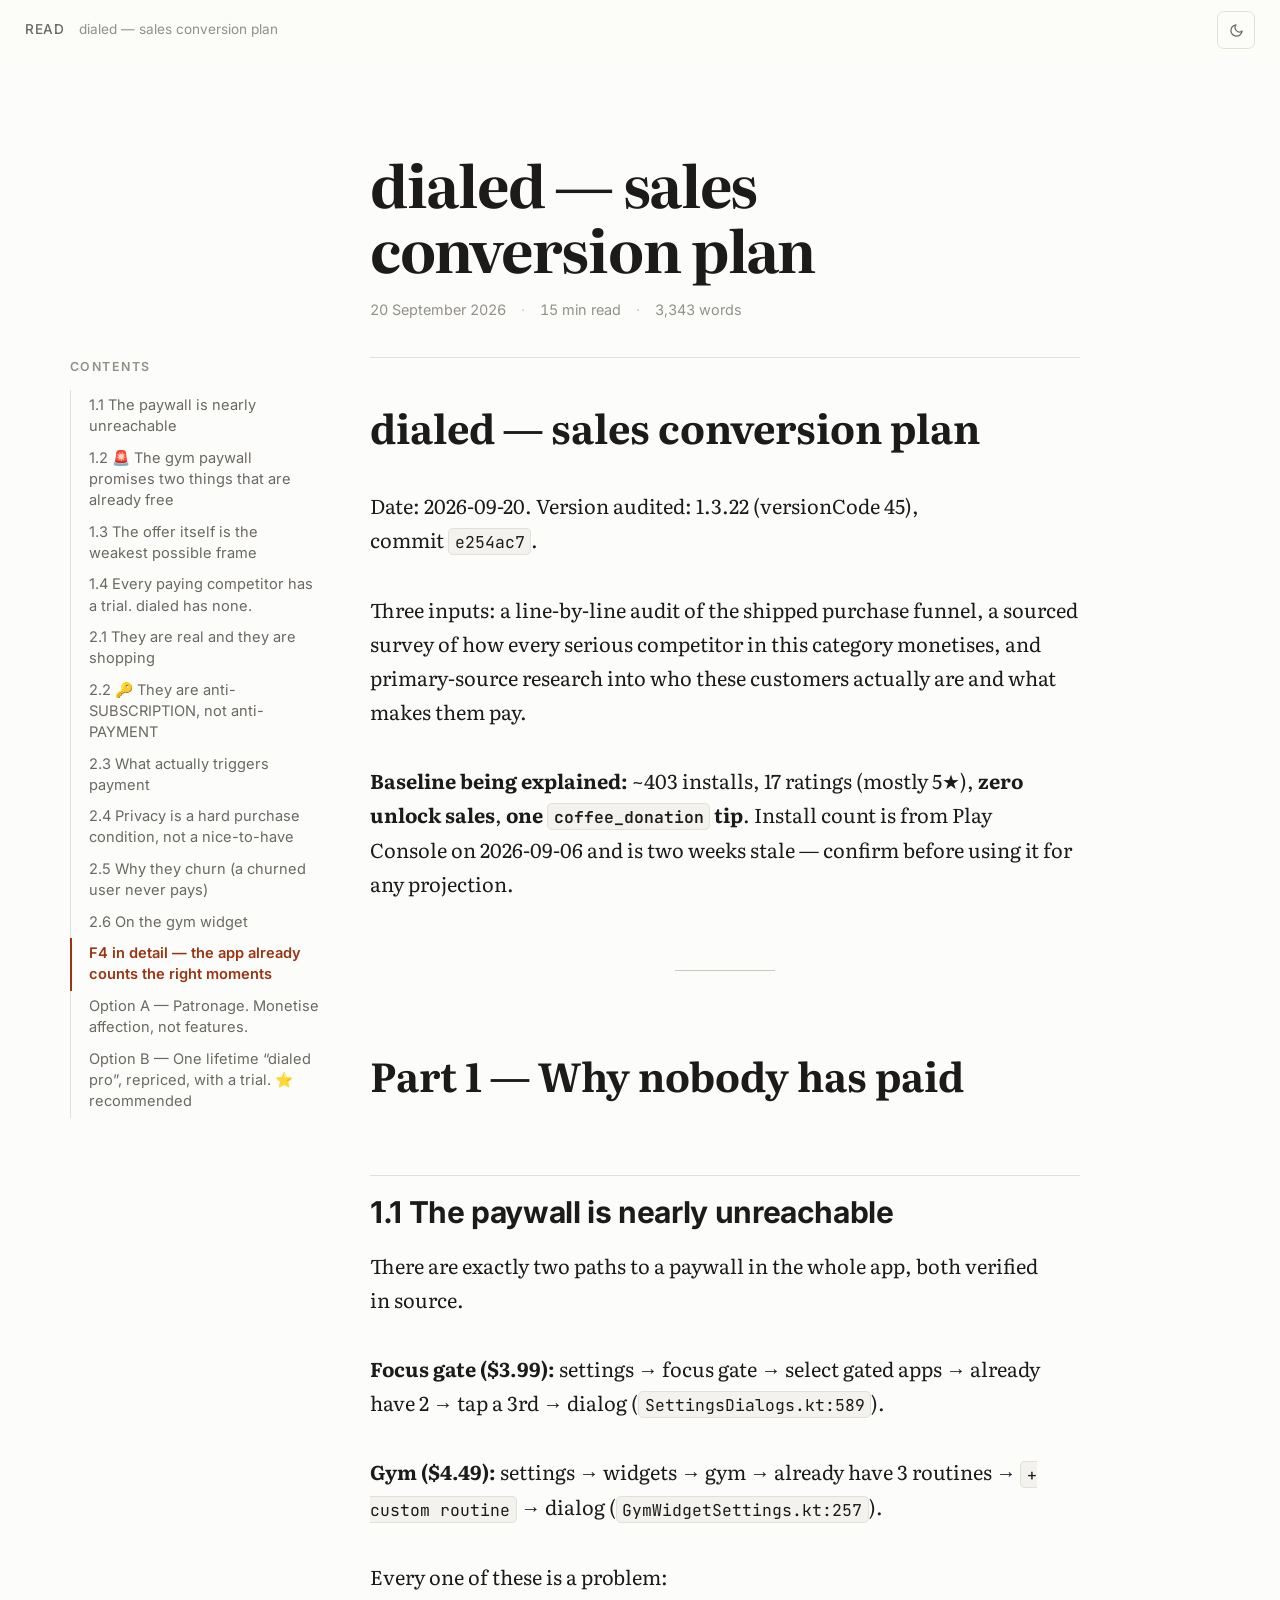
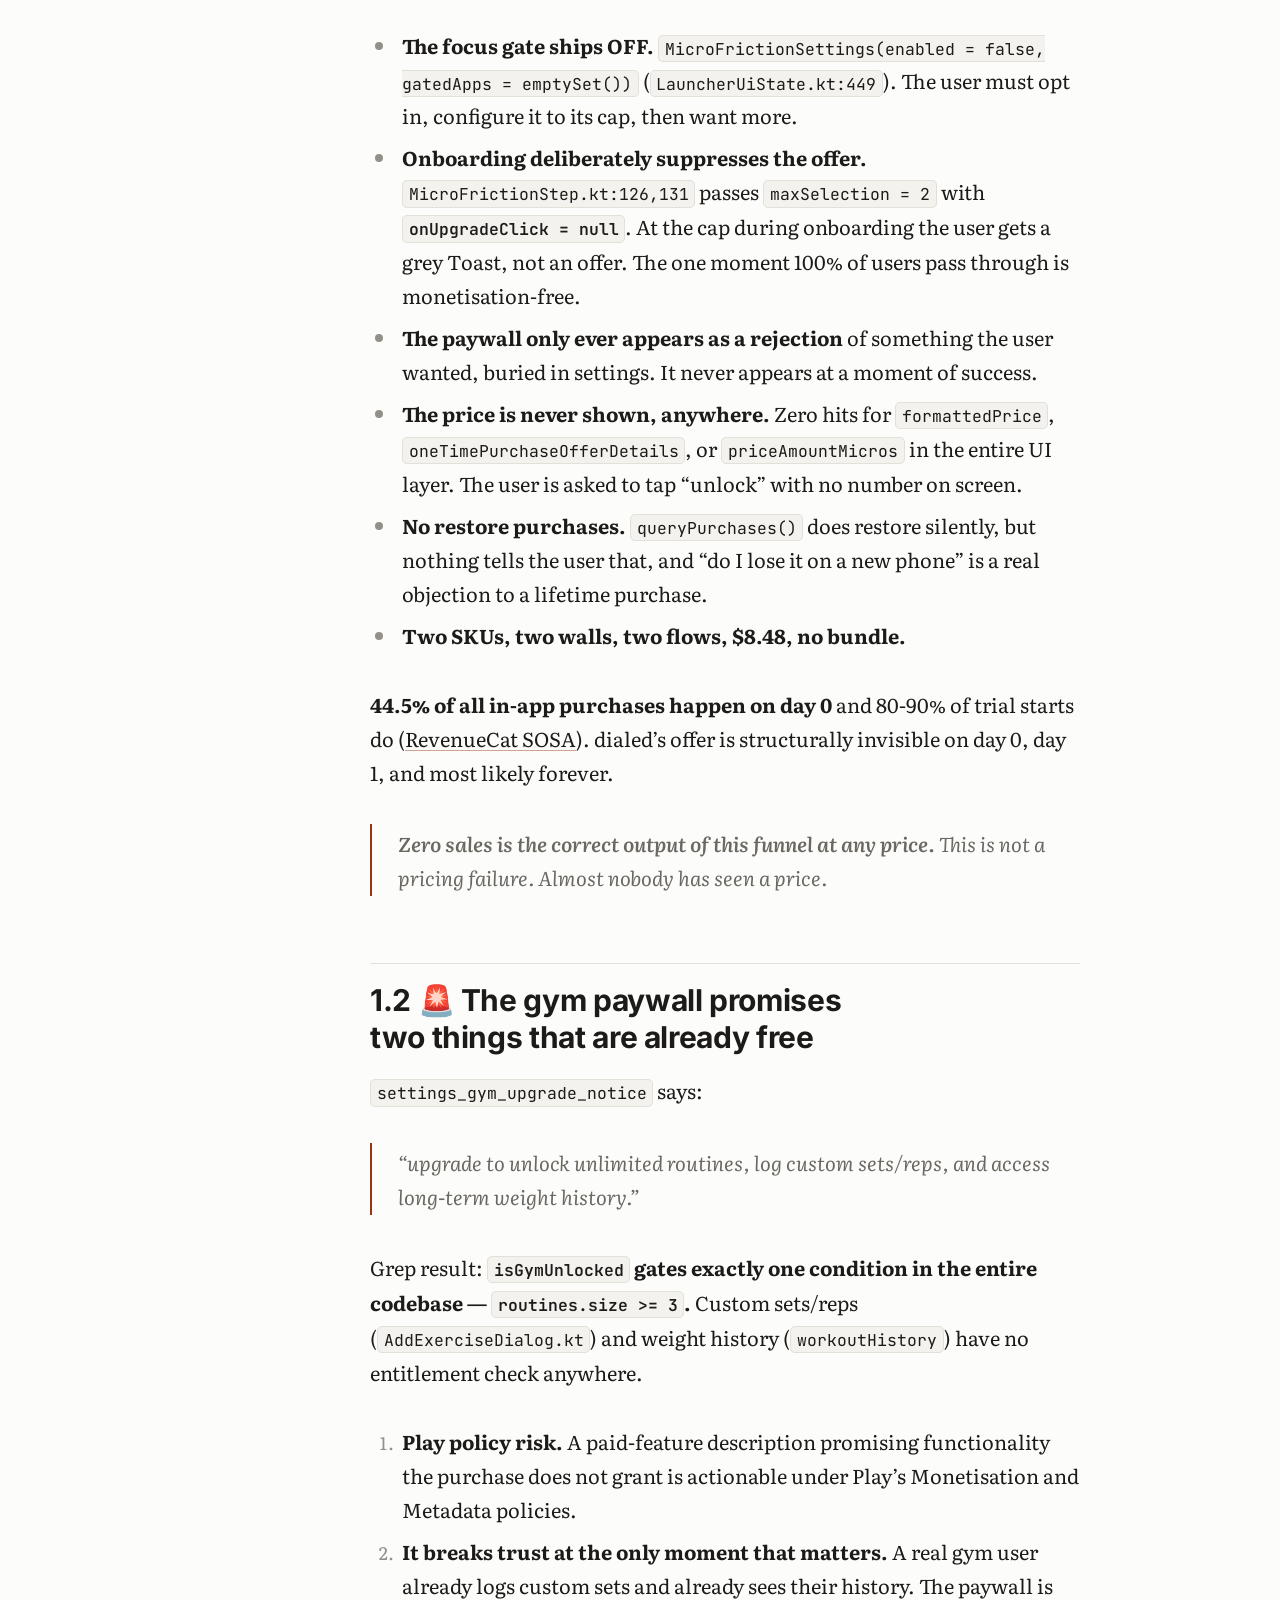
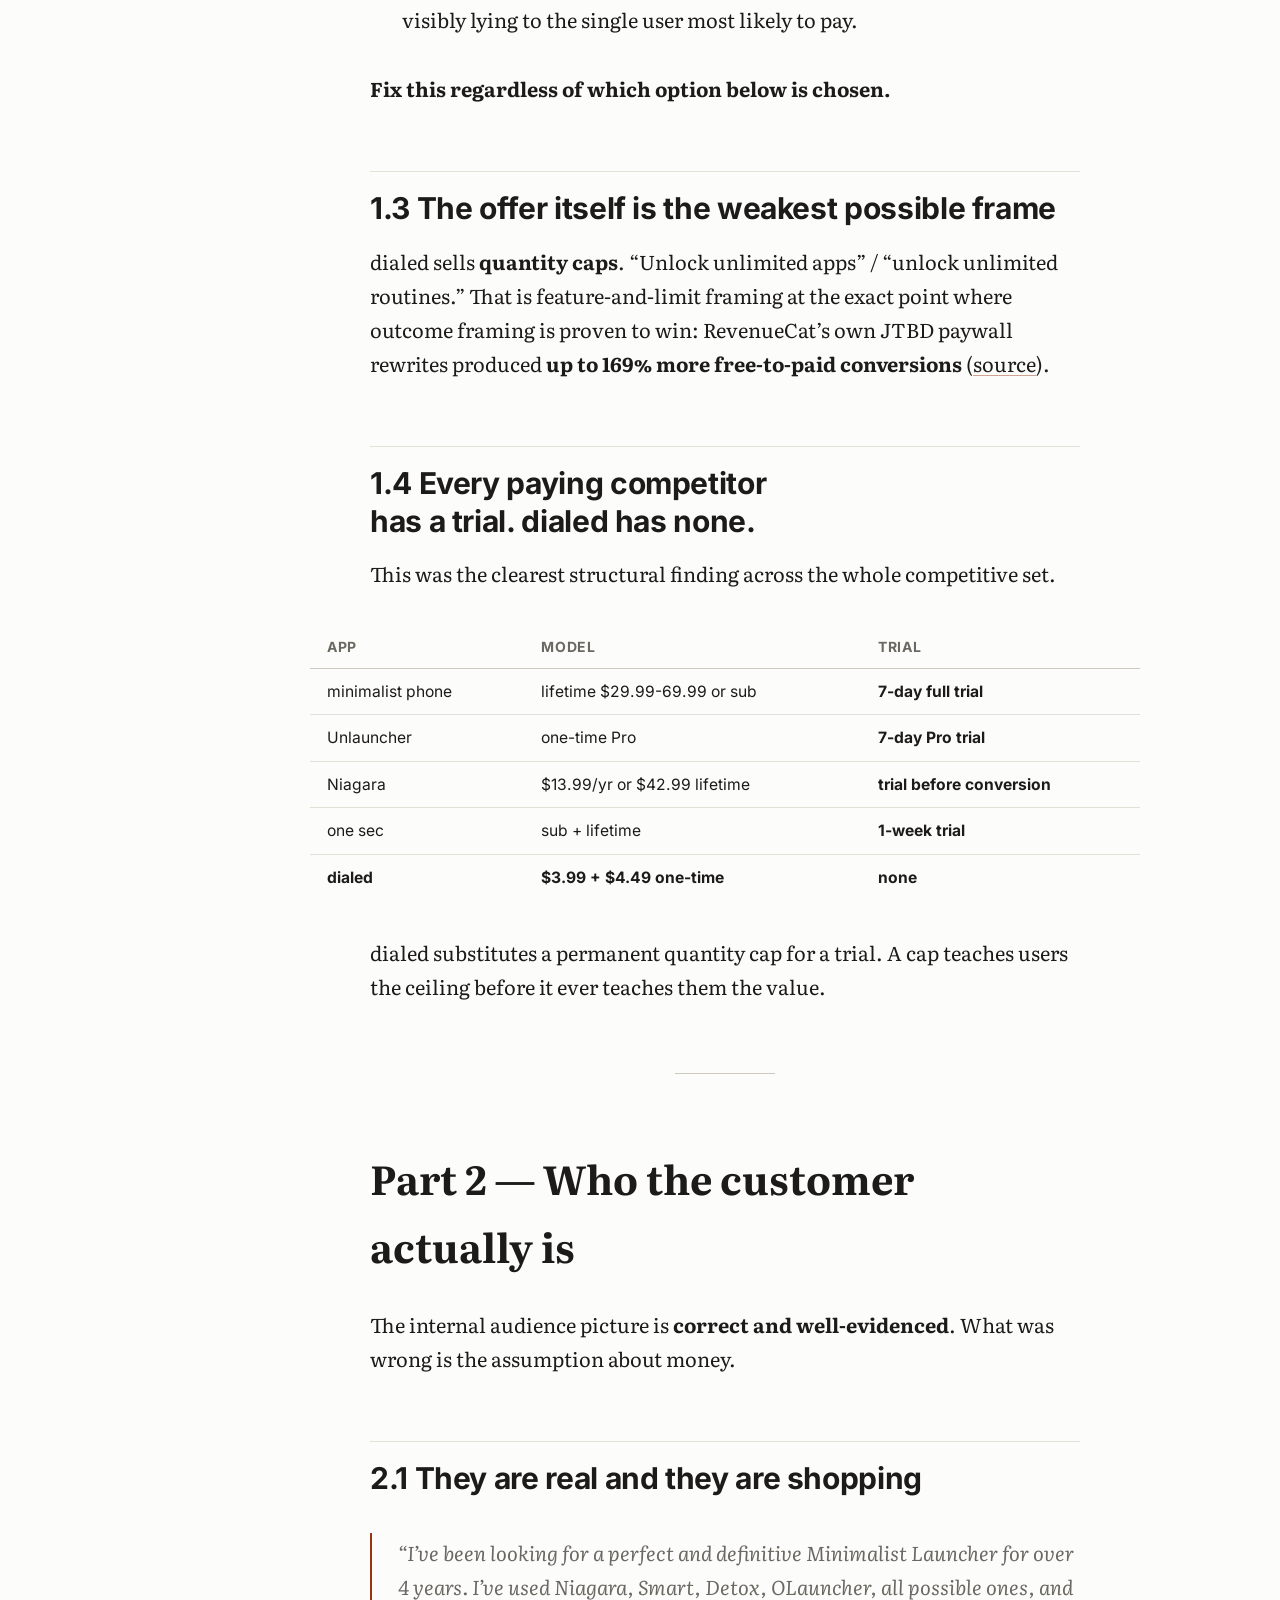
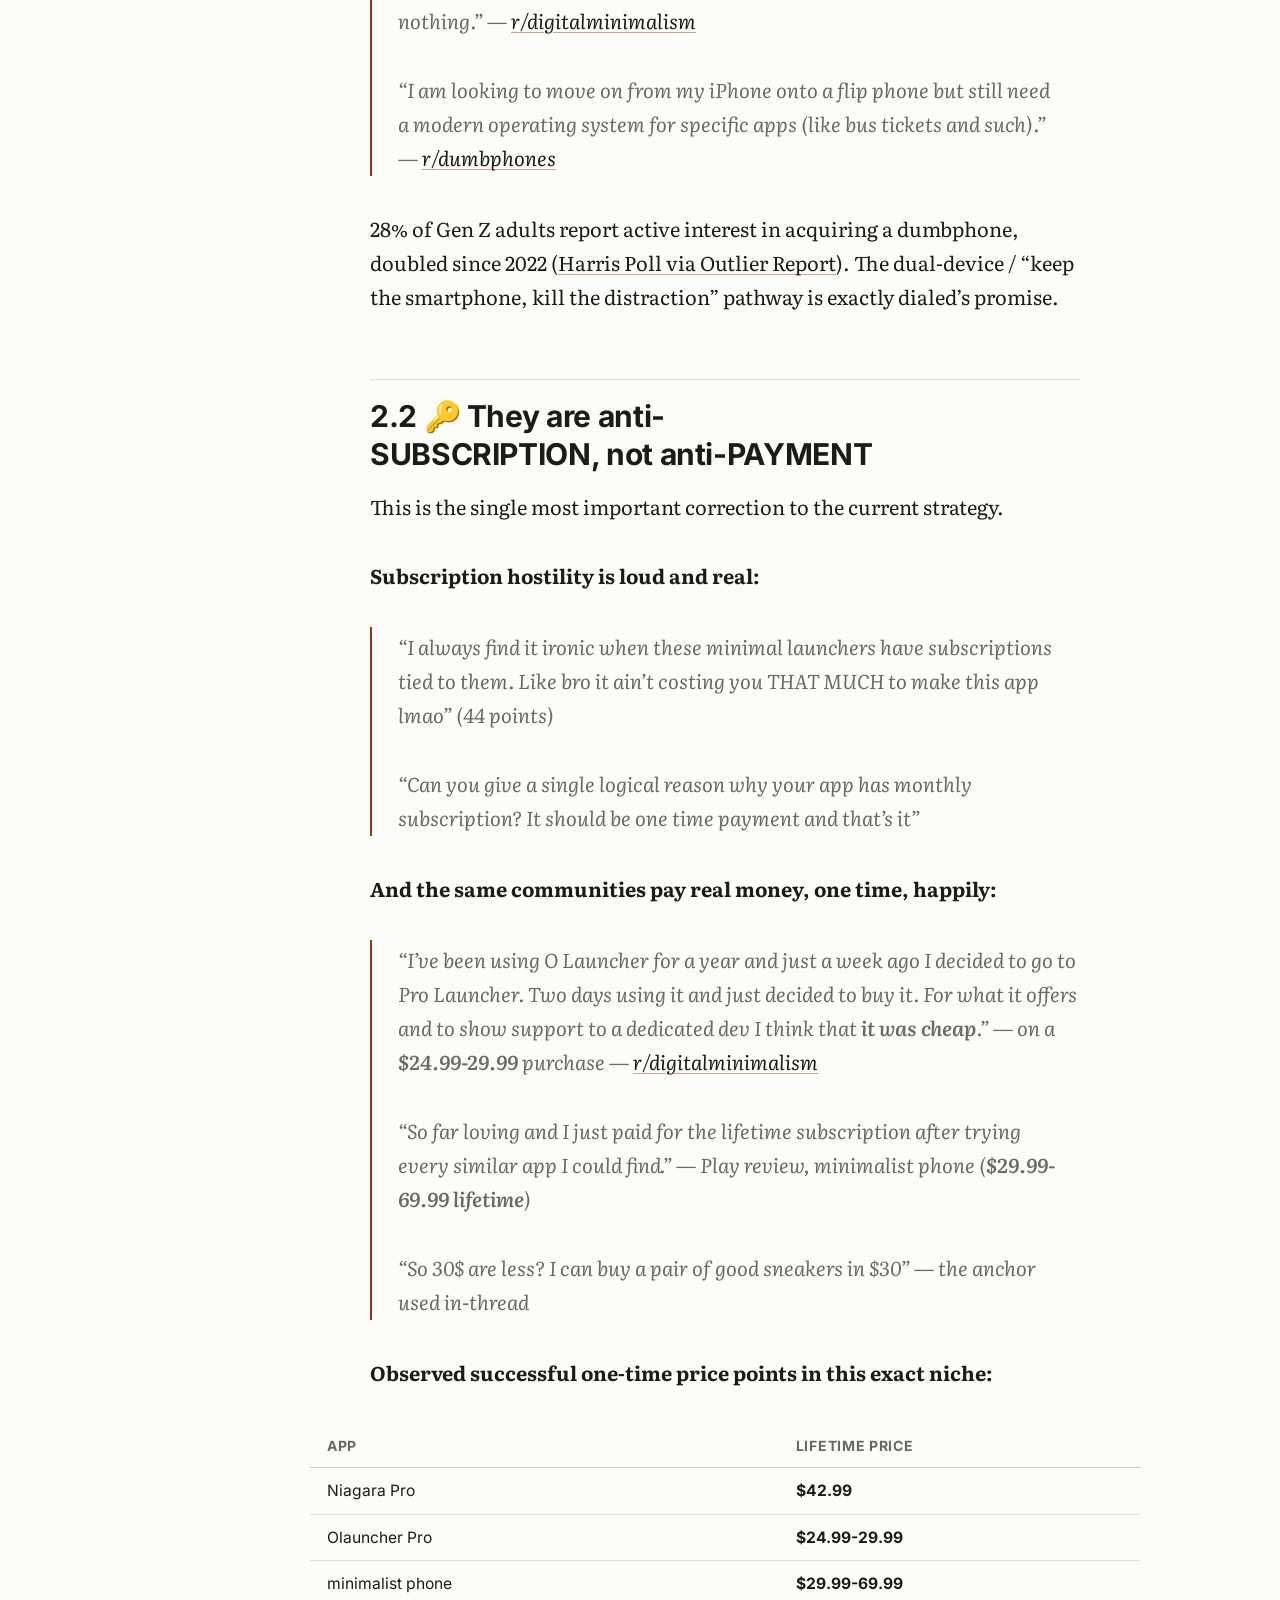
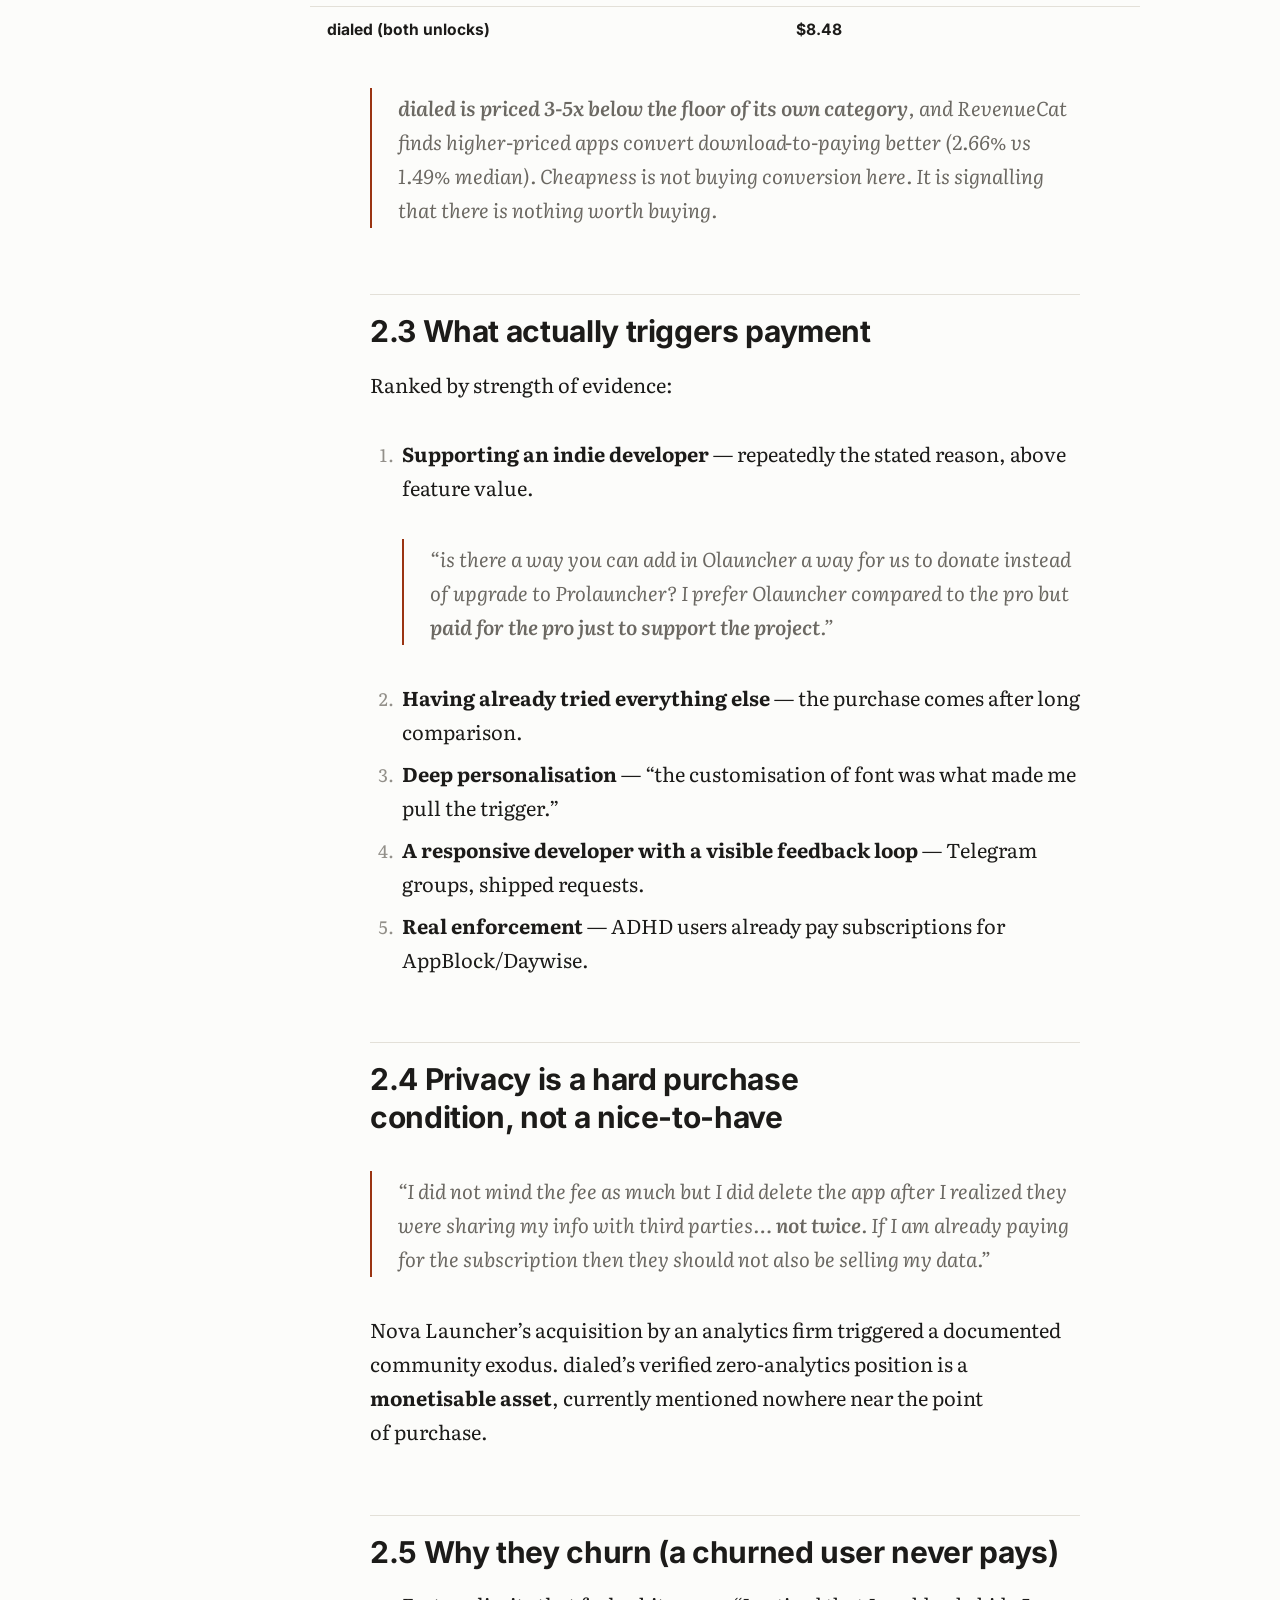
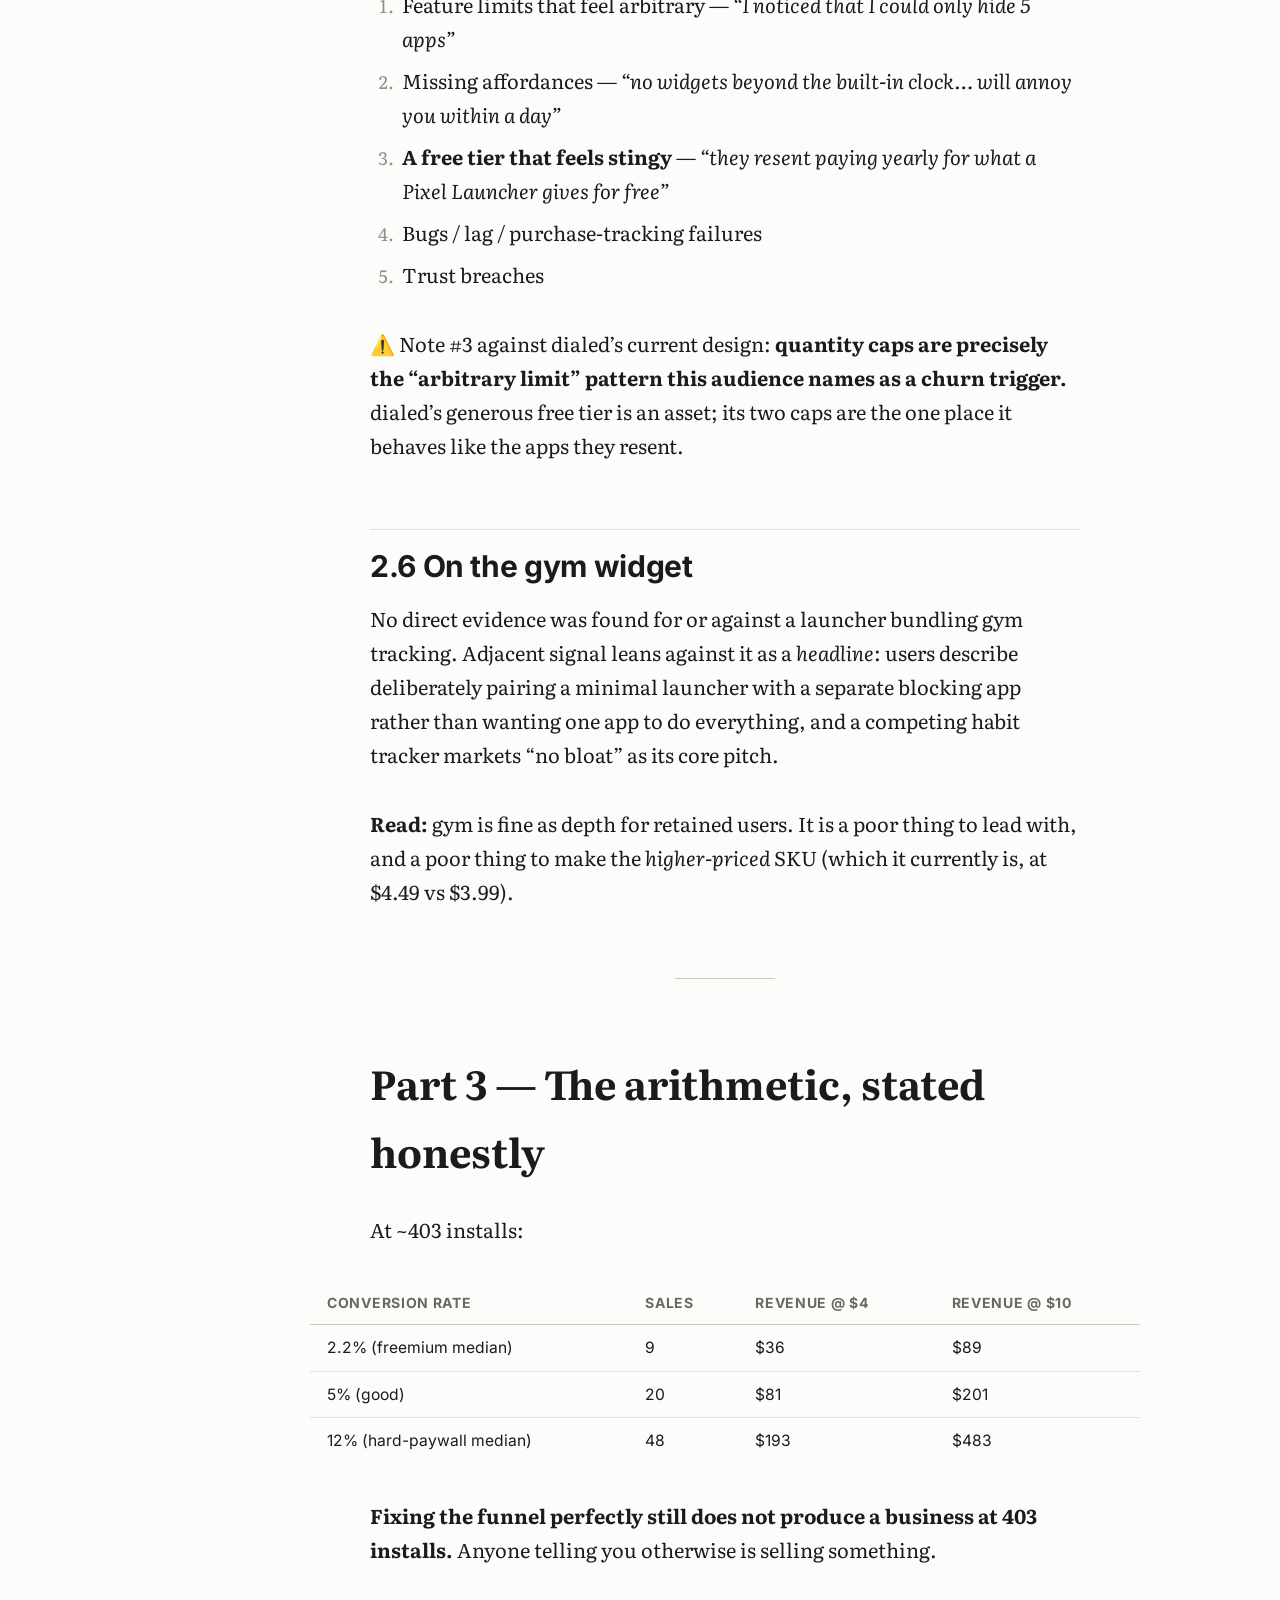
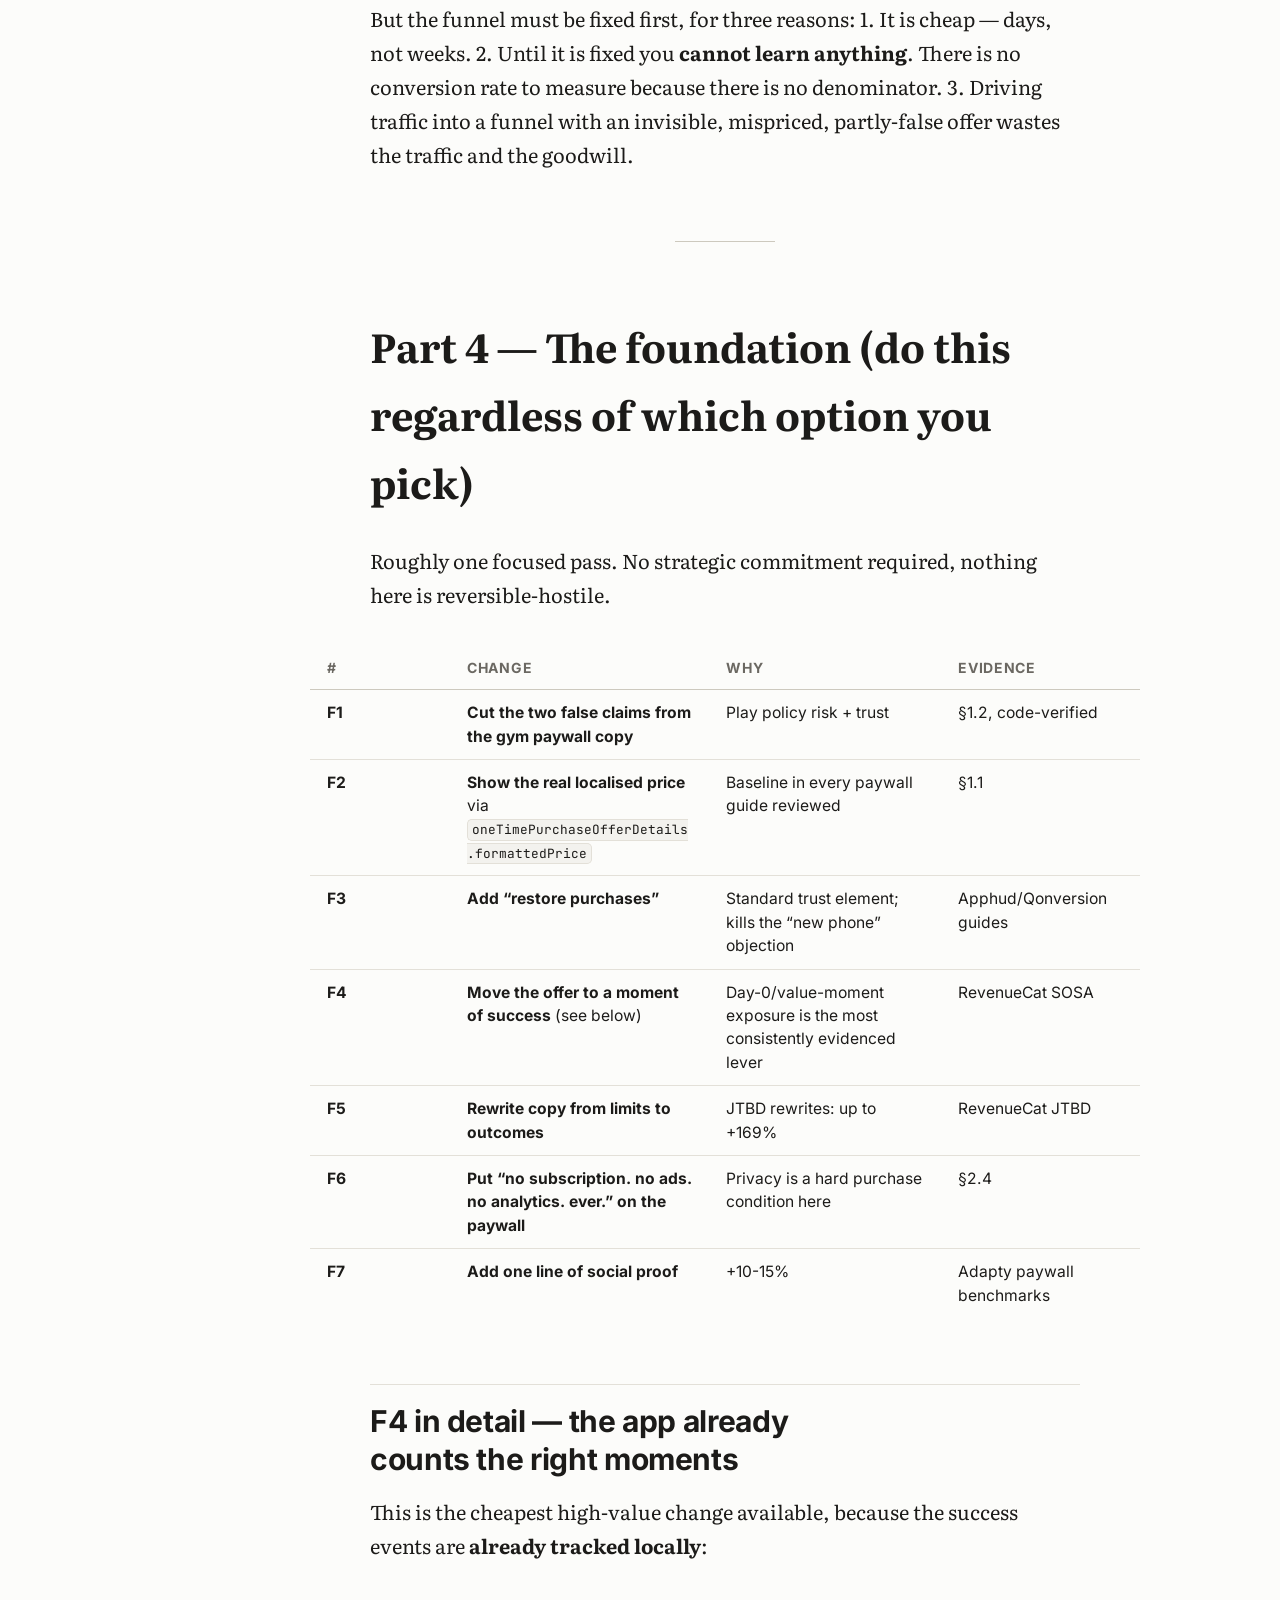
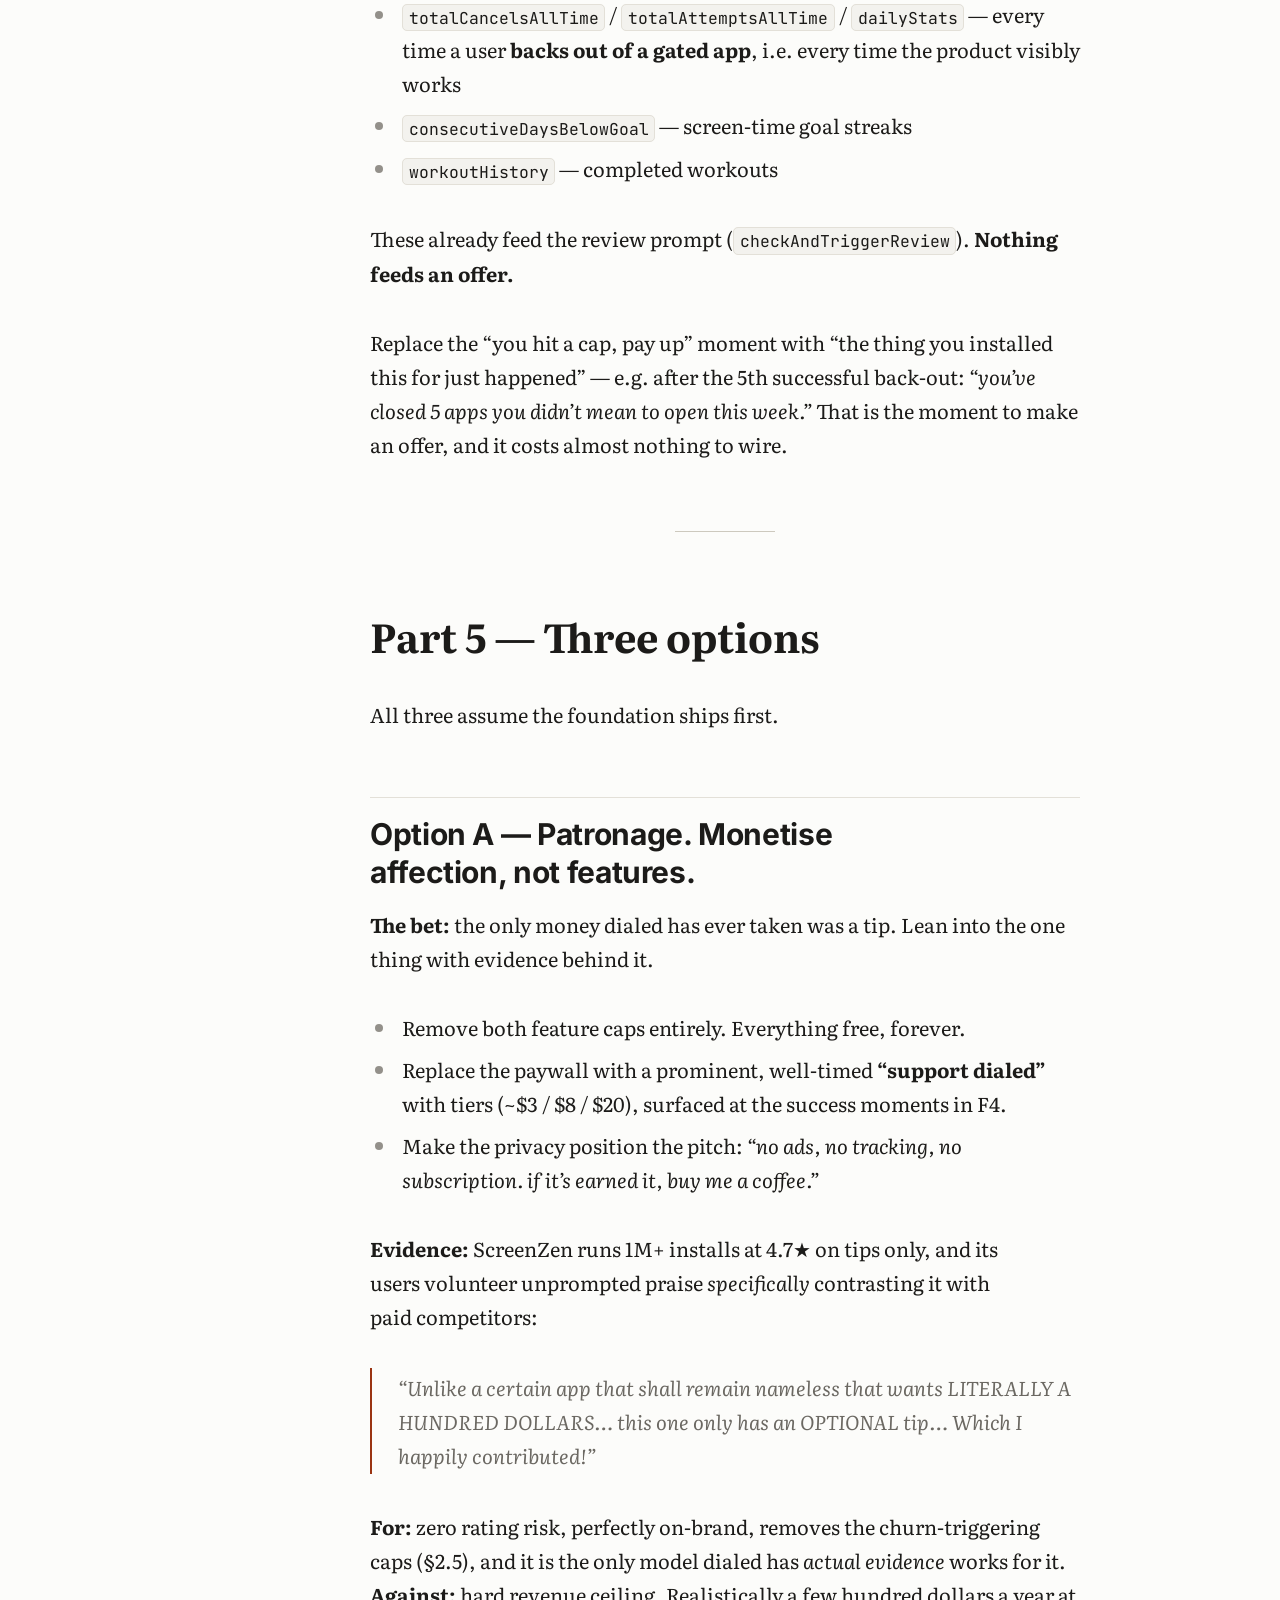
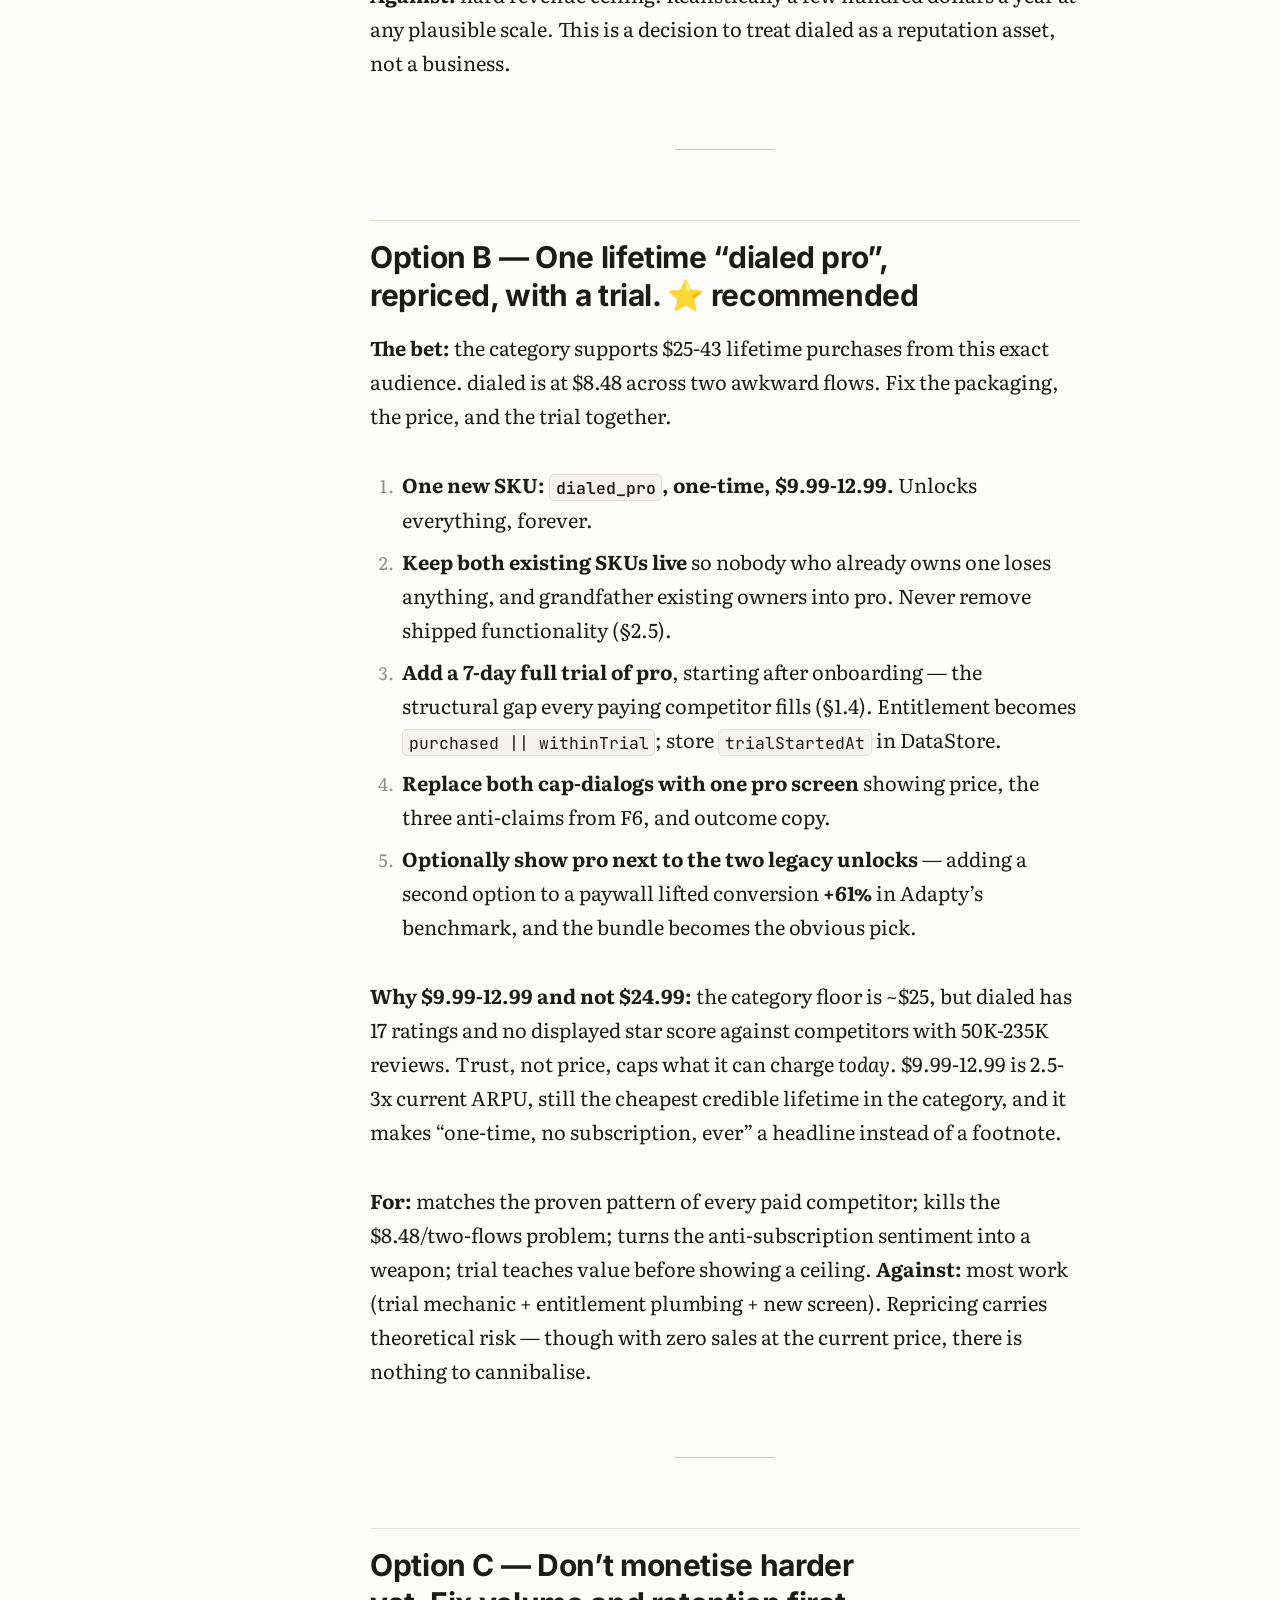
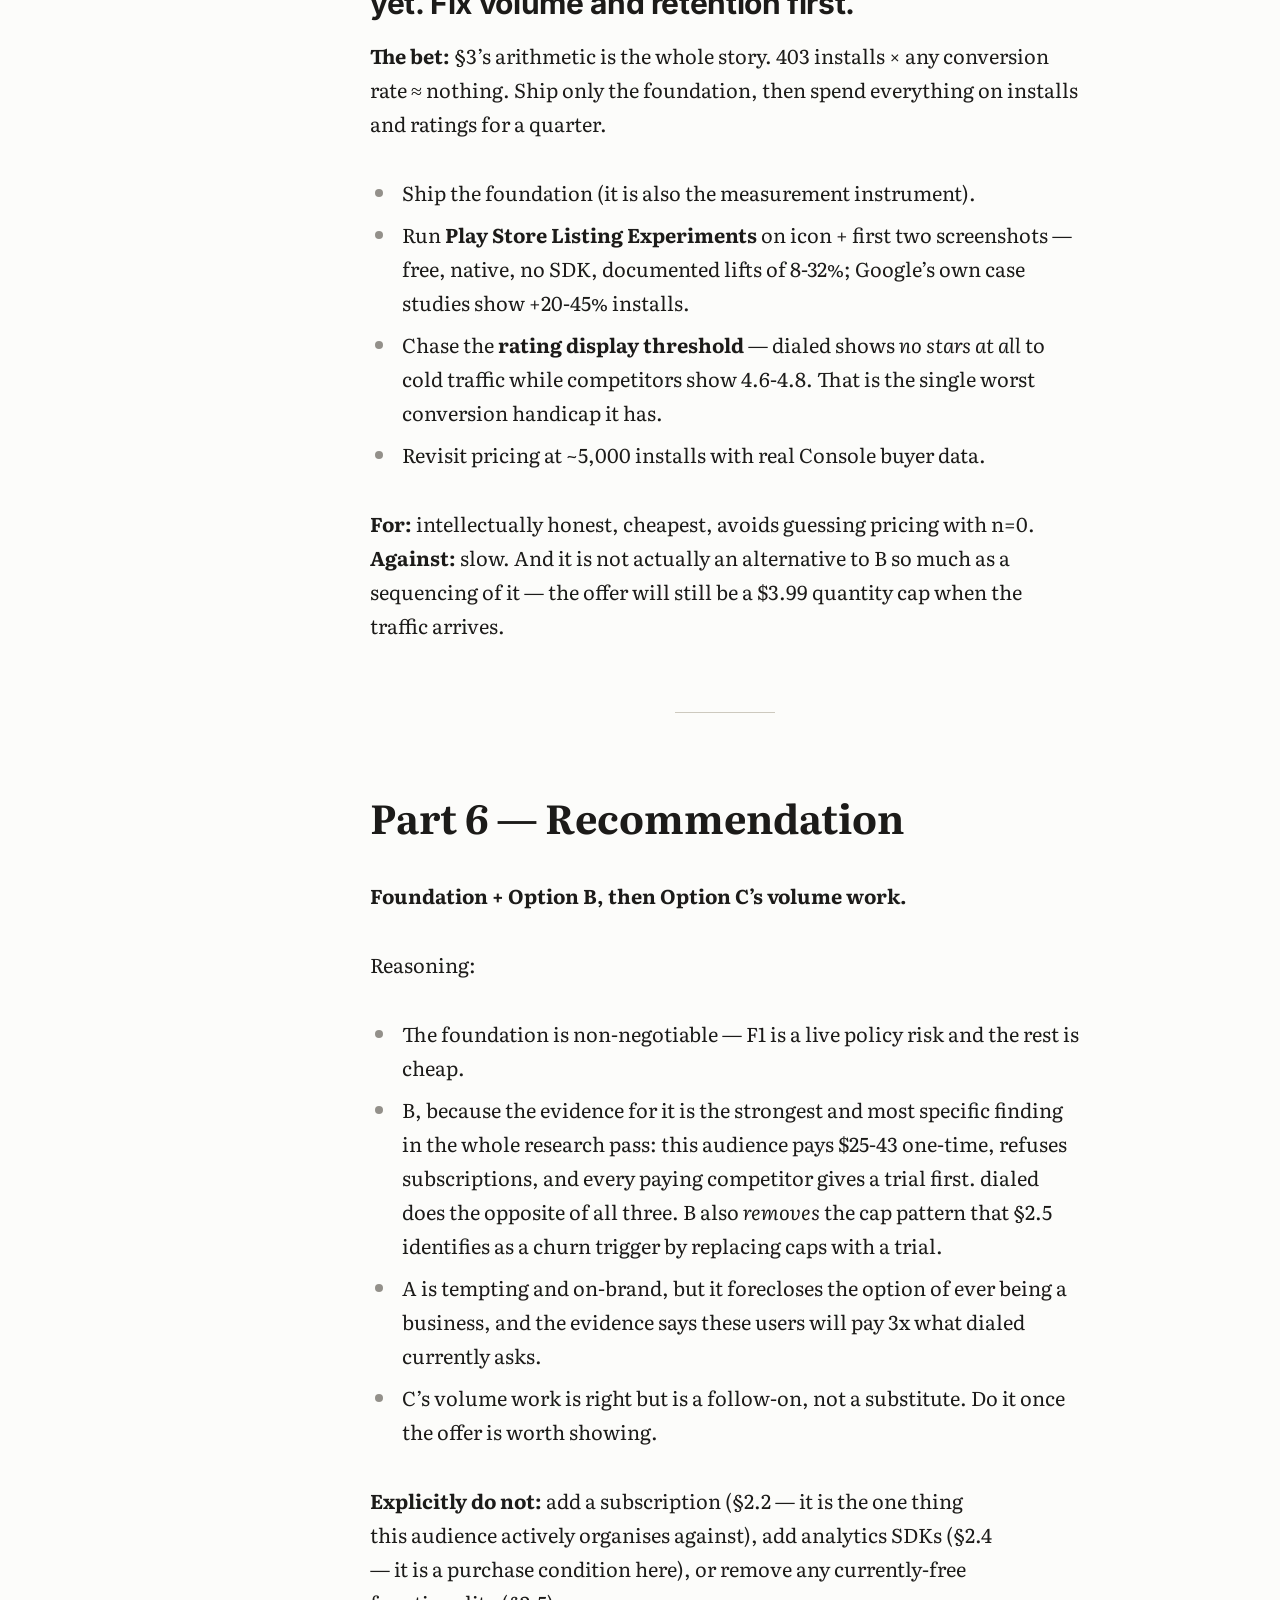
==== commit a6d02e9d: "publish: dialed — sales conversion plan (dialed-conversion-plan)" ====
--- a/docs/dialed-conversion-plan/index.html
+++ b/docs/dialed-conversion-plan/index.html
@@ -287,10 +287,10 @@
     <!--SERIESKICKER--><!--/SERIESKICKER-->
     <h1 class="title">dialed — sales conversion plan</h1>
     
-    <p class="meta"><span>20 September 2026</span><span class="dot">&middot;</span><span>13 min read</span><span class="dot">&middot;</span><span>2,861 words</span></p>
+    <p class="meta"><span>20 September 2026</span><span class="dot">&middot;</span><span>15 min read</span><span class="dot">&middot;</span><span>3,343 words</span></p>
   </header>
-  <details class="toc-inline"><summary>Contents</summary><ul><li class="lvl-2"><a href="#11-the-paywall-is-nearly-unreachable">1.1 The paywall is nearly unreachable</a></li><li class="lvl-2"><a href="#12-the-gym-paywall-promises-two-things-that-are-already-free">1.2 🚨 The gym paywall promises two things that are already free</a></li><li class="lvl-2"><a href="#13-the-offer-itself-is-the-weakest-possible-frame">1.3 The offer itself is the weakest possible frame</a></li><li class="lvl-2"><a href="#14-every-paying-competitor-has-a-trial-dialed-has-none">1.4 Every paying competitor has a trial. dialed has none.</a></li><li class="lvl-2"><a href="#21-they-are-real-and-they-are-shopping">2.1 They are real and they are shopping</a></li><li class="lvl-2"><a href="#22-they-are-anti-subscription-not-anti-payment">2.2 🔑 They are anti-SUBSCRIPTION, not anti-PAYMENT</a></li><li class="lvl-2"><a href="#23-what-actually-triggers-payment">2.3 What actually triggers payment</a></li><li class="lvl-2"><a href="#24-privacy-is-a-hard-purchase-condition-not-a-nice-to-have">2.4 Privacy is a hard purchase condition, not a nice-to-have</a></li><li class="lvl-2"><a href="#25-why-they-churn-a-churned-user-never-pays">2.5 Why they churn (a churned user never pays)</a></li><li class="lvl-2"><a href="#26-on-the-gym-widget">2.6 On the gym widget</a></li><li class="lvl-2"><a href="#f4-in-detail-the-app-already-counts-the-right-moments">F4 in detail — the app already counts the right moments</a></li><li class="lvl-2"><a href="#option-a-patronage-monetise-affection-not-features">Option A — Patronage. Monetise affection, not features.</a></li><li class="lvl-2"><a href="#option-b-one-lifetime-dialed-pro-repriced-with-a-trial-recommended">Option B — One lifetime “dialed pro”, repriced, with a trial. ⭐ recommended</a></li><li class="lvl-2"><a href="#option-c-dont-monetise-harder-yet-fix-volume-and-retention-first">Option C — Don’t monetise harder yet. Fix volume and retention first.</a></li><li class="lvl-2"><a href="#sources">Sources</a></li></ul></details>
-  <nav class="toc" aria-label="Table of contents"><div class="toc-label">Contents</div><ul><li class="lvl-2"><a href="#11-the-paywall-is-nearly-unreachable">1.1 The paywall is nearly unreachable</a></li><li class="lvl-2"><a href="#12-the-gym-paywall-promises-two-things-that-are-already-free">1.2 🚨 The gym paywall promises two things that are already free</a></li><li class="lvl-2"><a href="#13-the-offer-itself-is-the-weakest-possible-frame">1.3 The offer itself is the weakest possible frame</a></li><li class="lvl-2"><a href="#14-every-paying-competitor-has-a-trial-dialed-has-none">1.4 Every paying competitor has a trial. dialed has none.</a></li><li class="lvl-2"><a href="#21-they-are-real-and-they-are-shopping">2.1 They are real and they are shopping</a></li><li class="lvl-2"><a href="#22-they-are-anti-subscription-not-anti-payment">2.2 🔑 They are anti-SUBSCRIPTION, not anti-PAYMENT</a></li><li class="lvl-2"><a href="#23-what-actually-triggers-payment">2.3 What actually triggers payment</a></li><li class="lvl-2"><a href="#24-privacy-is-a-hard-purchase-condition-not-a-nice-to-have">2.4 Privacy is a hard purchase condition, not a nice-to-have</a></li><li class="lvl-2"><a href="#25-why-they-churn-a-churned-user-never-pays">2.5 Why they churn (a churned user never pays)</a></li><li class="lvl-2"><a href="#26-on-the-gym-widget">2.6 On the gym widget</a></li><li class="lvl-2"><a href="#f4-in-detail-the-app-already-counts-the-right-moments">F4 in detail — the app already counts the right moments</a></li><li class="lvl-2"><a href="#option-a-patronage-monetise-affection-not-features">Option A — Patronage. Monetise affection, not features.</a></li><li class="lvl-2"><a href="#option-b-one-lifetime-dialed-pro-repriced-with-a-trial-recommended">Option B — One lifetime “dialed pro”, repriced, with a trial. ⭐ recommended</a></li><li class="lvl-2"><a href="#option-c-dont-monetise-harder-yet-fix-volume-and-retention-first">Option C — Don’t monetise harder yet. Fix volume and retention first.</a></li><li class="lvl-2"><a href="#sources">Sources</a></li></ul></nav>
+  <details class="toc-inline"><summary>Contents</summary><ul><li class="lvl-2"><a href="#11-the-paywall-is-nearly-unreachable">1.1 The paywall is nearly unreachable</a></li><li class="lvl-2"><a href="#12-the-gym-paywall-promises-two-things-that-are-already-free">1.2 🚨 The gym paywall promises two things that are already free</a></li><li class="lvl-2"><a href="#13-the-offer-itself-is-the-weakest-possible-frame">1.3 The offer itself is the weakest possible frame</a></li><li class="lvl-2"><a href="#14-every-paying-competitor-has-a-trial-dialed-has-none">1.4 Every paying competitor has a trial. dialed has none.</a></li><li class="lvl-2"><a href="#21-they-are-real-and-they-are-shopping">2.1 They are real and they are shopping</a></li><li class="lvl-2"><a href="#22-they-are-anti-subscription-not-anti-payment">2.2 🔑 They are anti-SUBSCRIPTION, not anti-PAYMENT</a></li><li class="lvl-2"><a href="#23-what-actually-triggers-payment">2.3 What actually triggers payment</a></li><li class="lvl-2"><a href="#24-privacy-is-a-hard-purchase-condition-not-a-nice-to-have">2.4 Privacy is a hard purchase condition, not a nice-to-have</a></li><li class="lvl-2"><a href="#25-why-they-churn-a-churned-user-never-pays">2.5 Why they churn (a churned user never pays)</a></li><li class="lvl-2"><a href="#26-on-the-gym-widget">2.6 On the gym widget</a></li><li class="lvl-2"><a href="#f4-in-detail-the-app-already-counts-the-right-moments">F4 in detail — the app already counts the right moments</a></li><li class="lvl-2"><a href="#option-a-patronage-monetise-affection-not-features">Option A — Patronage. Monetise affection, not features.</a></li><li class="lvl-2"><a href="#option-b-one-lifetime-dialed-pro-repriced-with-a-trial-recommended">Option B — One lifetime “dialed pro”, repriced, with a trial. ⭐ recommended</a></li><li class="lvl-2"><a href="#option-c-dont-monetise-harder-yet-fix-volume-and-retention-first">Option C — Don’t monetise harder yet. Fix volume and retention first.</a></li><li class="lvl-2"><a href="#scope-decision-taken-during-implementation">Scope decision taken during implementation</a></li><li class="lvl-2"><a href="#sources">Sources</a></li></ul></details>
+  <nav class="toc" aria-label="Table of contents"><div class="toc-label">Contents</div><ul><li class="lvl-2"><a href="#11-the-paywall-is-nearly-unreachable">1.1 The paywall is nearly unreachable</a></li><li class="lvl-2"><a href="#12-the-gym-paywall-promises-two-things-that-are-already-free">1.2 🚨 The gym paywall promises two things that are already free</a></li><li class="lvl-2"><a href="#13-the-offer-itself-is-the-weakest-possible-frame">1.3 The offer itself is the weakest possible frame</a></li><li class="lvl-2"><a href="#14-every-paying-competitor-has-a-trial-dialed-has-none">1.4 Every paying competitor has a trial. dialed has none.</a></li><li class="lvl-2"><a href="#21-they-are-real-and-they-are-shopping">2.1 They are real and they are shopping</a></li><li class="lvl-2"><a href="#22-they-are-anti-subscription-not-anti-payment">2.2 🔑 They are anti-SUBSCRIPTION, not anti-PAYMENT</a></li><li class="lvl-2"><a href="#23-what-actually-triggers-payment">2.3 What actually triggers payment</a></li><li class="lvl-2"><a href="#24-privacy-is-a-hard-purchase-condition-not-a-nice-to-have">2.4 Privacy is a hard purchase condition, not a nice-to-have</a></li><li class="lvl-2"><a href="#25-why-they-churn-a-churned-user-never-pays">2.5 Why they churn (a churned user never pays)</a></li><li class="lvl-2"><a href="#26-on-the-gym-widget">2.6 On the gym widget</a></li><li class="lvl-2"><a href="#f4-in-detail-the-app-already-counts-the-right-moments">F4 in detail — the app already counts the right moments</a></li><li class="lvl-2"><a href="#option-a-patronage-monetise-affection-not-features">Option A — Patronage. Monetise affection, not features.</a></li><li class="lvl-2"><a href="#option-b-one-lifetime-dialed-pro-repriced-with-a-trial-recommended">Option B — One lifetime “dialed pro”, repriced, with a trial. ⭐ recommended</a></li><li class="lvl-2"><a href="#option-c-dont-monetise-harder-yet-fix-volume-and-retention-first">Option C — Don’t monetise harder yet. Fix volume and retention first.</a></li><li class="lvl-2"><a href="#scope-decision-taken-during-implementation">Scope decision taken during implementation</a></li><li class="lvl-2"><a href="#sources">Sources</a></li></ul></nav>
   <main class="prose" id="prose">
 <h1 id="dialed-sales-conversion-plan">dialed — sales conversion plan<a class="headerlink" href="#dialed-sales-conversion-plan" title="Link to this section">&para;</a></h1>
 <p>Date: 2026-09-20. Version audited: 1.3.22 (versionCode 45), commit <code>e254ac7</code>.</p>
@@ -722,17 +722,87 @@
 (paywall-shown / dismissed / purchased) that the user can see and optionally include in a
 support email — no network call, no SDK, no ID. That keeps <code>[C-004]</code> intact.</p>
 <hr>
-<h1 id="part-8-first-pass-concretely">Part 8 — First pass, concretely<a class="headerlink" href="#part-8-first-pass-concretely" title="Link to this section">&para;</a></h1>
+<h1 id="part-8-status">Part 8 — Status<a class="headerlink" href="#part-8-status" title="Link to this section">&para;</a></h1>
+<p>Foundation PRs, all open, none merged, all CI-green with artifacts verified.</p>
+<div class="table-wrap"><table>
+<thead>
+<tr>
+<th>PR</th>
+<th>What</th>
+<th>State</th>
+</tr>
+</thead>
+<tbody>
+<tr>
+<td><a href="https://github.com/dylank09/minimal/pull/13">#13</a></td>
+<td>F1 — cut the two false gym claims (9 locales)</td>
+<td>✅ ready</td>
+</tr>
+<tr>
+<td><a href="https://github.com/dylank09/minimal/pull/14">#14</a></td>
+<td>F2/F3 — real price on the paywall, restore purchase</td>
+<td>✅ ready</td>
+</tr>
+<tr>
+<td><a href="https://github.com/dylank09/minimal/pull/15">#15</a></td>
+<td>F4/F5/F6/F7 — offer at the success moment, outcome copy</td>
+<td>✅ ready</td>
+</tr>
+<tr>
+<td><a href="https://github.com/dylank09/minimal/pull/16">#16</a></td>
+<td>these docs</td>
+<td>✅ ready</td>
+</tr>
+</tbody>
+</table></div>
+<p>Verified per PR: unit tests (169 total, 20 of them new — the repo had <strong>zero</strong>
+billing coverage before), <code>aapt2 dump</code> on the built APK confirming every new
+string in all 9 locales, artifact freshness proven against source mtimes, and
+the CI artifact re-checked after download rather than trusting the green tick.</p>
+<p><strong>Not verified: any of it on a real device.</strong> The price path needs a live Play
+connection and the offer needs 5 real back-outs. Both need a pass on Dylan&rsquo;s
+phone before release.</p>
+<h2 id="scope-decision-taken-during-implementation">Scope decision taken during implementation<a class="headerlink" href="#scope-decision-taken-during-implementation" title="Link to this section">&para;</a></h2>
+<p>Four features were proposed for pro: image backgrounds, rain alerts, &gt;2 habits,
+and focus-gate digest modes. Checked against the Play API, <strong>all four are live
+in production at 100% rollout</strong> (1.3.22, versionCode 45).</p>
+<p>Only image backgrounds shipped recently enough to gate safely (versionCode 44,
+one day). Rain alerts have been live over a month; habits since July <strong>and are
+already capped at 3</strong>, so &ldquo;&gt;2 is pro&rdquo; would take a habit away from existing
+users. That is data disappearing from someone&rsquo;s home screen, which §2.5 names
+as the top churn trigger and the audit explicitly warns against.</p>
+<p><strong>Recommended instead:</strong> sell the expansion, never the contraction. Keep the
+habit free cap at 3 and sell the 4th. Same revenue logic, nobody loses
+anything. Pro becomes: unlimited focus apps + unlimited routines + image
+backgrounds + font family + habits 4 and up. Five additive pillars, zero
+removal, zero one-star risk.</p>
+<p>Rain alerts and digest modes stay free. They are small and old, and the
+goodwill costs more than they would earn. If they must be gated, grandfather
+existing users (<code>rainAlertsEnabled == true</code>) and gate new ones only.</p>
+<hr>
+<h1 id="part-9-first-pass-concretely">Part 9 — First pass, concretely<a class="headerlink" href="#part-9-first-pass-concretely" title="Link to this section">&para;</a></h1>
 <ol>
-<li><strong>F1</strong> — cut the two false gym claims <em>(policy risk — do first)</em></li>
-<li><strong>F2/F3</strong> — real price on the dialog, restore purchases</li>
-<li><strong>F5/F6/F7</strong> — outcome copy, the three anti-claims, one line of social proof</li>
-<li><strong>F4</strong> — move the offer to the success moments already tracked</li>
+<li><del><strong>F1</strong> — cut the two false gym claims</del> → <a href="https://github.com/dylank09/minimal/pull/13">#13</a></li>
+<li><del><strong>F2/F3</strong> — real price on the dialog, restore purchases</del> → <a href="https://github.com/dylank09/minimal/pull/14">#14</a></li>
+<li><del><strong>F4/F5/F6</strong> — offer at the success moment, outcome copy, anti-claims</del> → <a href="https://github.com/dylank09/minimal/pull/15">#15</a></li>
+<li><strong>Device pass</strong> on #13-15, then merge and release</li>
 <li>Read Play Console Acquisition → Buyers, and Financial reports, to record a true baseline</li>
 <li>Then B: create <code>dialed_pro</code>, wire the trial, grandfather existing owners</li>
 </ol>
-<p>Steps 1-4 are shippable in one release and require no strategic commitment.
-Step 6 is the decision this document is asking for.</p>
+<p>Steps 1-3 are written, CI-green, artifact-verified, and require no strategic
+commitment. Step 6 is the decision this document is asking for, and it now
+needs four answers: price ($12.99 agreed), who creates the SKU (me, with
+Dylan verifying), trial-end behaviour (access stops with warning), and trigger
+(first pro-feature touch starts it silently; paywall only after expiry).</p>
+<p><strong>F7 (social proof on the paywall) is deliberately not done.</strong> It would read
+&ldquo;17 ratings&rdquo; today, which is weaker than saying nothing. Revisit once the
+listing displays a star score.</p>
+<p>⚠️ <strong>One thing in the plan turned out to be impossible.</strong> A one-time Play IAP
+cannot auto-charge, so a trial cannot end in a charge. The day 1 / day 4 /
+day 7 schedule works as a <em>reminder</em> sequence ending in an ask, and the copy
+must never imply money is coming — writing &ldquo;you will be charged&rdquo; on a product
+that cannot charge is its own Play deception problem. The alternative is a
+real subscription, which trades away the strongest finding in this document.</p>
 <hr>
 <h2 id="sources">Sources<a class="headerlink" href="#sources" title="Link to this section">&para;</a></h2>
 <p>Competitive pricing verified against live Play/App Store listings. Behavioural claims from
